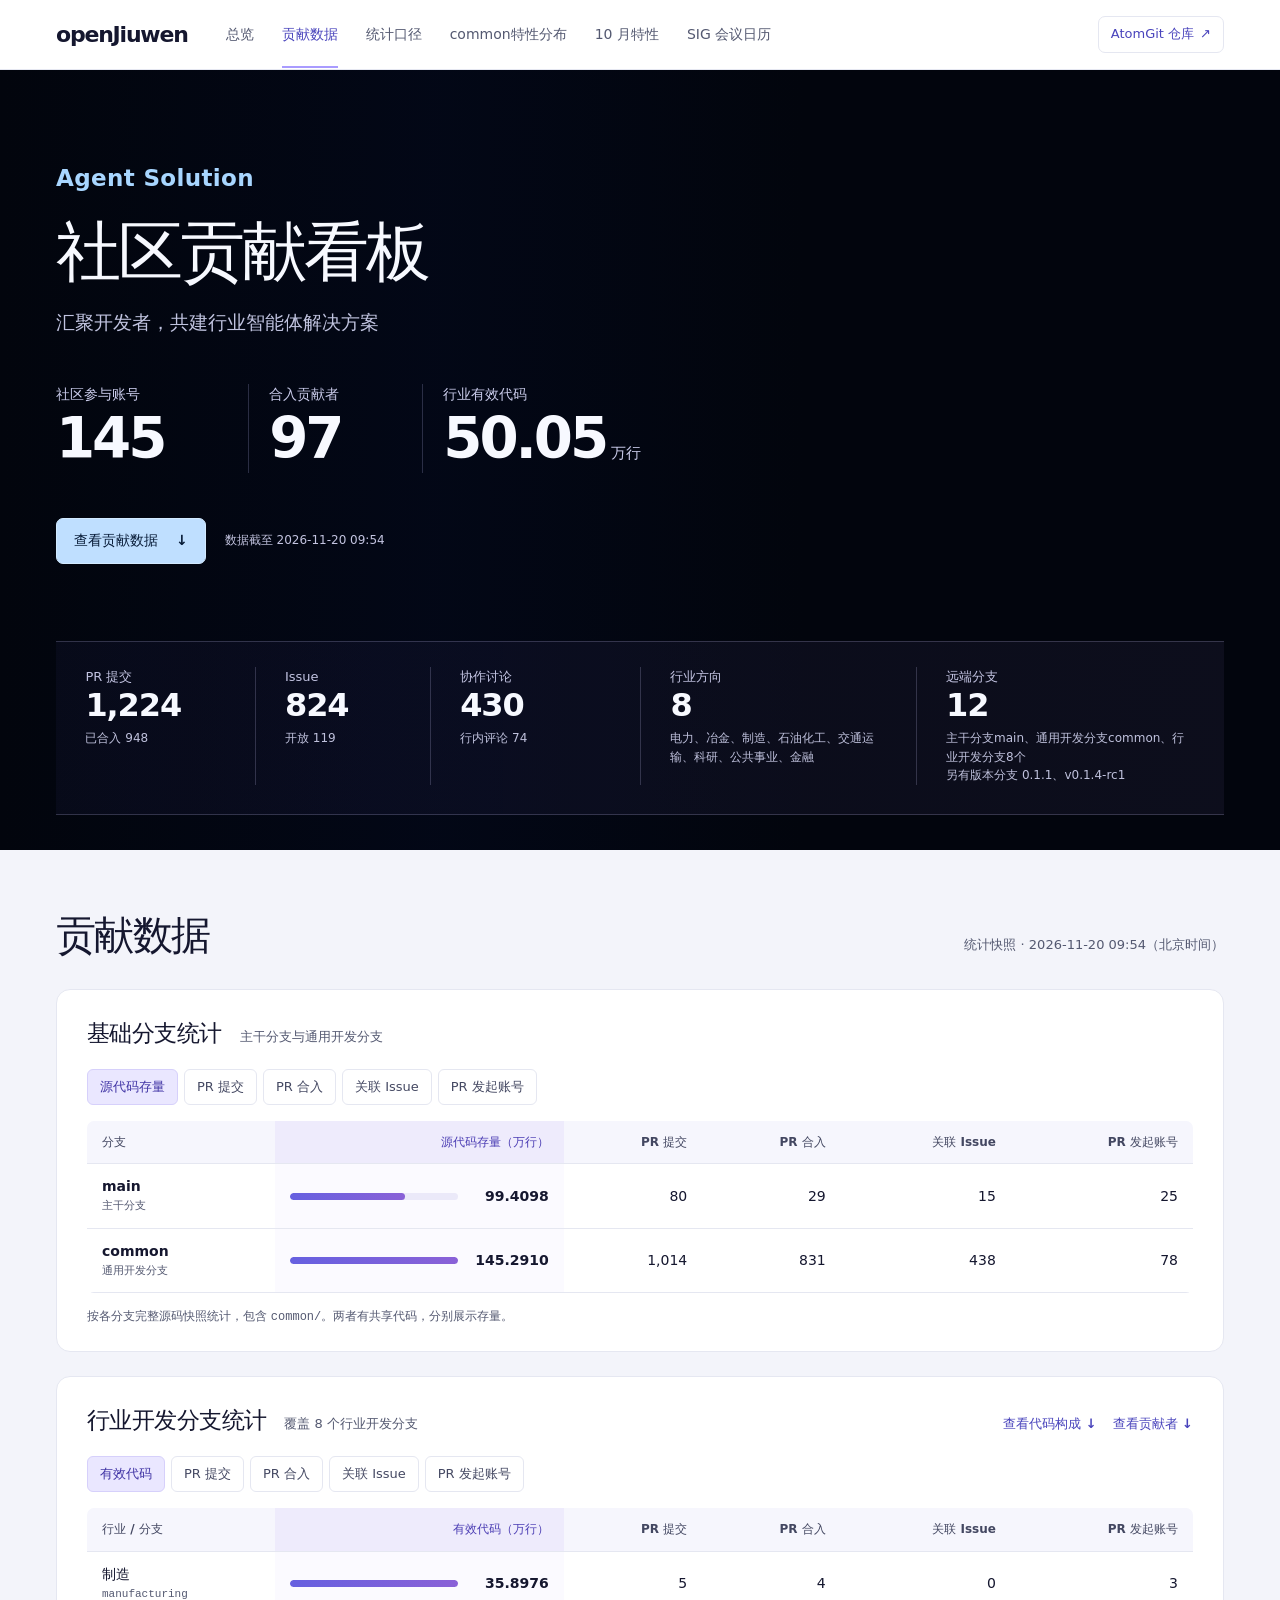
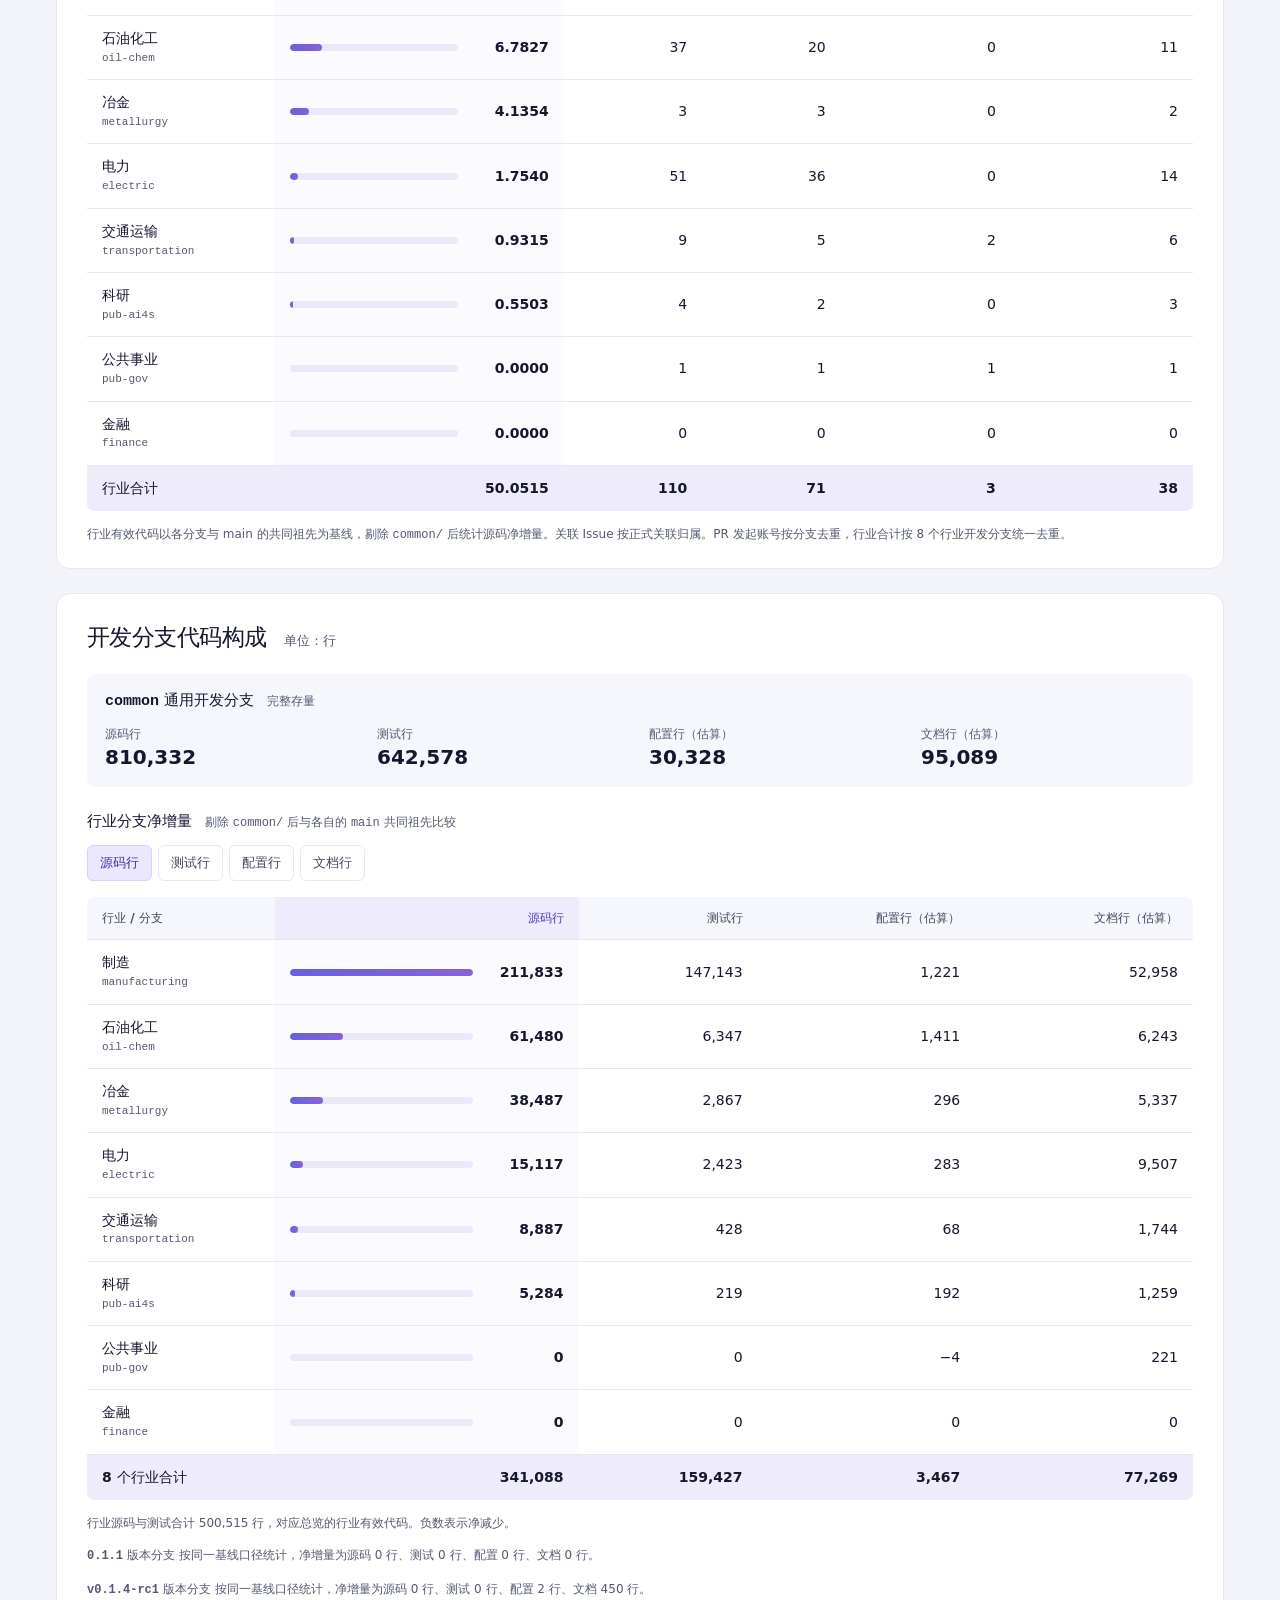
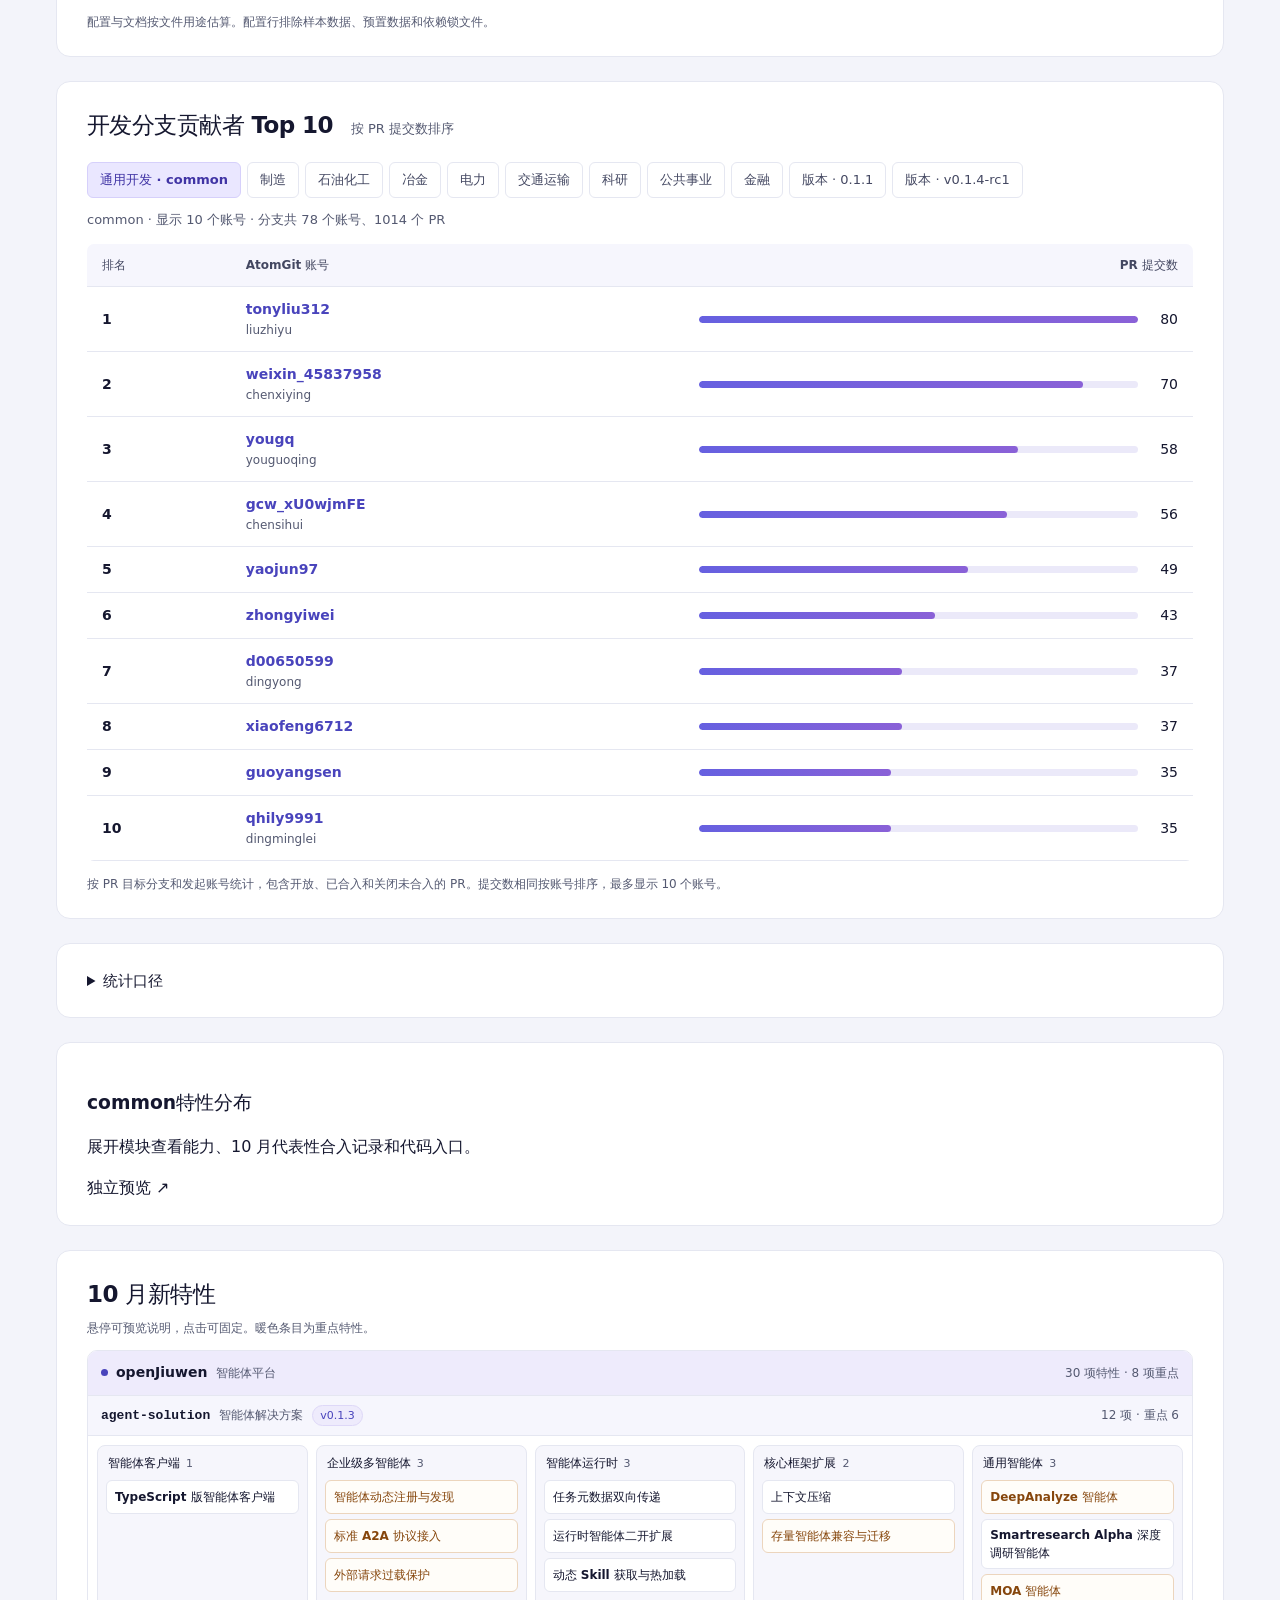
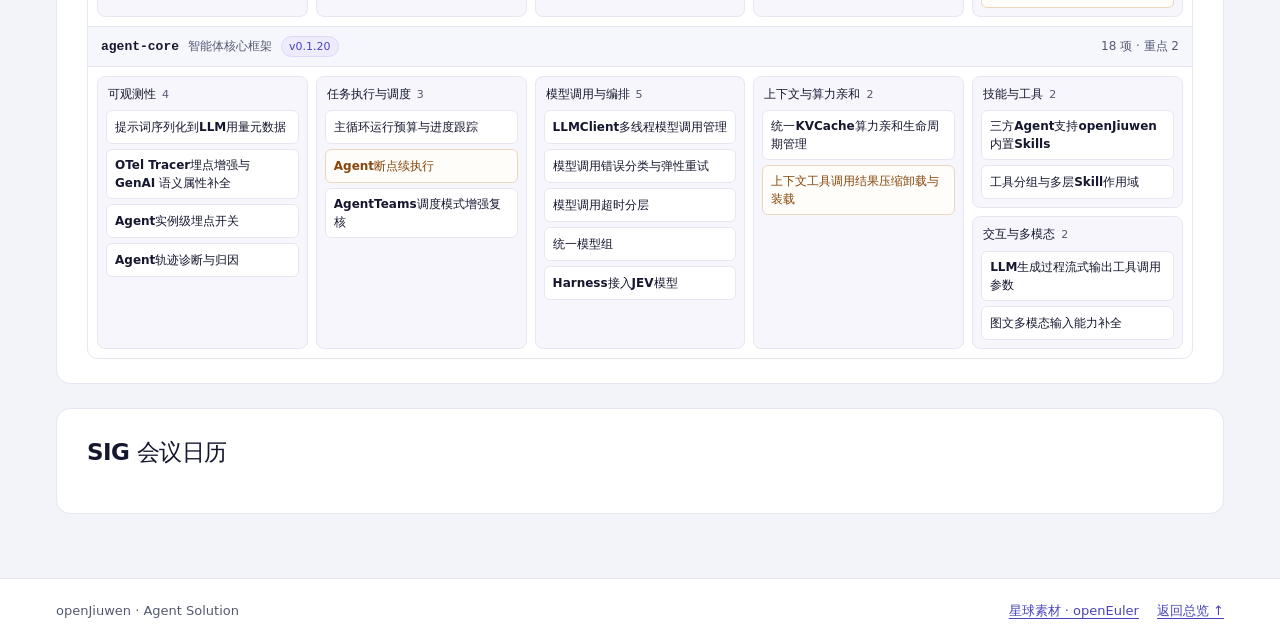
==== index.html @ d1b012fd "feat: 初始化社区贡献看板" ====
<!doctype html>
<html lang="zh-CN">
<head>
<meta charset="utf-8">
<meta name="viewport" content="width=device-width, initial-scale=1">
<meta name="theme-color" content="#080a21">
<title>Agent Solution 社区贡献看板 · openJiuwen</title>
<link rel="stylesheet" href="common-delivery.css">
<link rel="stylesheet" href="sig-calendar.css">
<script src="common-delivery-data.js" defer></script>
<script src="common-delivery.js" defer></script>
<script src="sig-calendar.js" defer></script>
<style>
  :root {
    color-scheme: light;
    --ink: #15172f; --muted: #545971; --accent: #4944bc;
    --line: #e5e7f1; --surface: #fff; --paper: #f3f4fa;
    --topbar-height: 70px;
    font: 16px/1.55 Inter, "PingFang SC", "Microsoft YaHei", system-ui, sans-serif;
    font-synthesis: none;
  }
  *, *::before, *::after { box-sizing: border-box; }
  html { scroll-behavior: smooth; scroll-padding-top: calc(var(--topbar-height) + 16px); }
  body { margin: 0; color: var(--ink); background: var(--paper); }
  a { color: inherit; text-decoration: none; }
  button { font: inherit; cursor: pointer; }
  :focus-visible { outline: 2px solid #7668f5; outline-offset: 4px; }
  .wrap { width: min(1280px, calc(100% - 112px)); margin-inline: auto; }
  .sr-only { position: absolute; width: 1px; height: 1px; padding: 0; margin: -1px; overflow: hidden; clip-path: inset(50%); white-space: nowrap; border: 0; }
  .skip { position: fixed; z-index: 10; top: 8px; left: 12px; padding: 10px 16px; background: white; color: var(--ink); transform: translateY(-160%); }
  .skip:focus { transform: none; }
  .topbar { position: sticky; z-index: 5; top: 0; height: var(--topbar-height); color: #f5f5ff; background: #0c0d25; border-bottom: 1px solid #ffffff17; }
  .topbar .wrap { height: 100%; display: flex; align-items: center; gap: 38px; }
  .wordmark { font-size: 22px; line-height: 1; letter-spacing: -.055em; font-weight: 780; }
  .nav { display: flex; align-items: center; gap: 28px; color: #b9bdd8; font-size: 14px; }
  .nav a { padding-block: 23px; position: relative; white-space: nowrap; }
  .nav a:hover, .nav a[aria-current] { color: #fff; }
  .nav a[aria-current]::after { content: ""; position: absolute; bottom: 0; background: #a99bff; height: 2px; inset-inline: 0; }
  .repository { margin-inline-start: auto; border: 1px solid #ffffff32; border-radius: 7px; padding: 7px 12px; font-size: 13px; color: #e1e2f7; white-space: nowrap; }
  .repository:hover { background: #ffffff10; }
  .external { margin-inline-start: 6px; }
  .topbar.light { background: #fff; color: var(--ink); border-color: var(--line); }
  .topbar.light .nav { color: var(--muted); }
  .topbar.light .nav a:hover, .topbar.light .nav a[aria-current] { color: var(--accent); }
  .topbar.light .repository { color: var(--accent); border-color: var(--line); }
  .topbar.light .repository:hover { background: #f2f0ff; }

  .hero { position: relative; isolation: isolate; color: #f7f9ff; overflow: hidden; background: #02050d; }
  .hero-media { position: absolute; z-index: -2; inset: 0; pointer-events: none; }
  .hero-media picture, .hero-media img, .hero-media video { position: absolute; inset: 0; width: 100%; height: 100%; }
  .hero-media img, .hero-media video { display: block; object-fit: cover; object-position: center; }
  .hero-media video { visibility: hidden; }
  .hero-media video.is-ready { visibility: visible; }
  .hero::before {
    content: "";
    position: absolute;
    z-index: -1;
    inset: 0;
    pointer-events: none;
    background:
      linear-gradient(90deg, #02050deb 0%, #03091d94 34%, transparent 63%),
      linear-gradient(0deg, #02050df2 0%, transparent 27%);
  }
  .hero .wrap { position: relative; min-height: min(780px, calc(100svh - var(--topbar-height))); display: grid; grid-template-rows: 1fr auto; }
  .hero-body { display: grid; align-items: center; min-height: 495px; }
  .hero-content { width: min(100%, 640px); padding-block: 72px 58px; }
  .project { margin: 0 0 18px; font-size: clamp(18px, 1.8vw, 24px); font-weight: 620; letter-spacing: .015em; color: #a8d6ff; }
  h1 { margin: 0; font-size: clamp(42px, 5.1vw, 76px); line-height: 1.13; letter-spacing: -.045em; font-weight: 740; white-space: nowrap; }
  .intro { color: #c0c3df; margin: 20px 0 38px; font-size: clamp(15px, 1.46vw, 20px); }
  .hero-numbers { display: grid; grid-template-columns: .95fr .85fr 1.17fr; gap: 20px; max-width: 585px; margin: 0; padding-block: 8px; }
  dl { margin: 0; }
  dt, dd { margin: 0; }
  .hero-numbers > div + div { border-inline-start: 1px solid #c6c3ff35; padding-inline-start: 20px; }
  .hero-numbers dt { color: #c9cbea; font-size: 14px; white-space: nowrap; }
  .hero-numbers dd { font-size: clamp(35px, 4.4vw, 62px); font-weight: 645; line-height: 1.2; letter-spacing: -.055em; white-space: nowrap; font-variant-numeric: tabular-nums; }
  .hero-numbers small { margin-inline-start: 5px; font-size: clamp(11px, 1.2vw, 16px); color: #c9cbea; font-weight: 500; letter-spacing: 0; }
  .hero-actions { display: flex; flex-wrap: wrap; align-items: center; gap: 13px 19px; margin-top: 37px; }
  .primary { display: inline-flex; align-items: center; gap: 18px; justify-content: center; background: #bfdfff; color: #071b37; padding: 11px 17px; border: 1px solid #d2eaff; border-radius: 7px; font-weight: 660; font-size: 14px; }
  .primary:hover { background: #def0ff; }
  .snapshot { color: #c3c4e0; font-size: 12px; white-space: nowrap; }
  .support { display: grid; grid-template-columns: minmax(0, .85fr) minmax(0, .75fr) minmax(0, .9fr) minmax(0, 1.18fr) minmax(0, 1.32fr); padding-block: 25px 29px; margin-bottom: 35px; border-block: 1px solid #d1ccff34; background: linear-gradient(90deg, #17173746, #34305735); }
  .support > div { padding-inline: clamp(12px, 2.3vw, 34px); }
  .support > div + div { border-inline-start: 1px solid #d1ccff34; }
  .support dt { font-size: 13px; color: #c3c4e2; white-space: nowrap; }
  .support dd { font-size: clamp(23px, 2.5vw, 37px); letter-spacing: -.035em; font-weight: 630; line-height: 1.17; font-variant-numeric: tabular-nums; }
  .support small { display: block; margin-top: 5px; font-size: 12px; line-height: 1.55; color: #bfc1dc; font-weight: 450; letter-spacing: 0; }
  .support-note { display: block; }

  .data { background: var(--paper); padding-block: 55px 64px; }
  .data-head { display: flex; align-items: baseline; justify-content: space-between; gap: 12px 24px; margin-bottom: 22px; }
  .data-head h2 { margin: 0; font-size: clamp(26px, 3.1vw, 42px); letter-spacing: -.04em; }
  .data-head time { color: var(--muted); font-size: 13px; }
  .panel { background: var(--surface); border: 1px solid var(--line); border-radius: 14px; padding: 26px 30px 24px; }
  .panel + .panel { margin-top: 24px; }
  .panel-heading { display: flex; flex-wrap: wrap; align-items: baseline; gap: 5px 18px; margin-bottom: 18px; }
  .panel-heading h3 { font-size: 23px; font-weight: 680; margin: 0; letter-spacing: -.025em; }
  .panel-heading p { font-size: 13px; margin: 0; color: var(--muted); }
  .table-scroll { overflow-x: auto; border-radius: 7px; }
  table { border-collapse: collapse; width: 100%; font-size: 14px; line-height: 1.35; font-variant-numeric: tabular-nums; }
  .comparison-table { min-width: 720px; }
  th, td { padding: 13px 15px; border-bottom: 1px solid var(--line); text-align: right; }
  thead th { background: #f6f6fd; color: #434761; font-size: 12px; white-space: nowrap; font-weight: 630; }
  th:first-child { text-align: left; }
  tbody th { font-weight: 650; white-space: nowrap; }
  .branch-id { display: block; color: var(--muted); font: 11px/1.4 ui-monospace, monospace; margin-top: 3px; }
  .hint { font-size: 12px; color: var(--muted); margin: 14px 0 0; }
  .filter { display: flex; flex-wrap: wrap; gap: 6px; margin-bottom: 16px; }
  .filter[hidden] { display: none; }
  .filter button { border: 1px solid var(--line); background: #fff; color: #444862; border-radius: 6px; font-size: 13px; padding: 7px 12px; }
  .filter button:hover { background: #f2f0ff; }
  .filter button[aria-pressed="true"] { background: #eae7ff; border-color: #d6d0fb; color: #4034a5; font-weight: 650; }
  .comparison-table tbody tr:hover { background: #fbfaff; }
  .comparison-table th:first-child { width: 17%; }
  .comparison-table td.selected { background: #fbfaff; }
  .comparison-table thead .selected { background: #eeebfc; color: #4c3eb4; }
  .meter { display: flex; align-items: center; gap: 13px; min-width: 101px; justify-content: flex-end; }
  .meter-track { position: relative; height: 7px; min-width: 38px; flex: 1; background: #ebe9f9; border-radius: 100px; overflow: hidden; }
  .meter-track.is-signed { overflow: visible; }
  .meter-track.is-signed::after { content: ""; position: absolute; top: -2px; bottom: -2px; left: var(--meter-zero); width: 1px; background: #9189ae; }
  .meter-fill { position: absolute; top: 0; height: 100%; background: linear-gradient(90deg, #6660e0, #8a61d7); border-radius: inherit; }
  .meter-fill.is-negative { background: #9c583e; }
  .comparison-table td:nth-child(2) { min-width: 154px; }
  .meter-value { min-width: 3ch; }
  .comparison-table td:nth-child(2) .meter-value { min-width: 8ch; }
  .comparison-table td.selected .meter-value { font-weight: 680; }
  .comparison-table tfoot > tr { background: #eeecfb; font-weight: 700; }
  .comparison-table tfoot th, .comparison-table tfoot td { border-bottom: 0; }
  .panel-links { display: flex; flex-wrap: wrap; gap: 5px 16px; margin-inline-start: auto; }
  .panel-link { color: var(--accent); font-size: 13px; font-weight: 640; }
  .panel-link:hover { text-decoration: underline; text-underline-offset: 3px; }
  .composition-stock { padding: 15px 18px 17px; margin-bottom: 23px; background: #f6f6fd; border-radius: 9px; }
  .composition-subhead { display: flex; flex-wrap: wrap; gap: 3px 13px; align-items: baseline; margin-bottom: 12px; }
  .composition-subhead h4 { margin: 0; font-size: 15px; }
  .composition-subhead p { margin: 0; font-size: 12px; color: var(--muted); }
  .composition-stock dl { display: grid; grid-template-columns: repeat(4, minmax(0, 1fr)); gap: 10px 18px; }
  .composition-stock dt { color: var(--muted); font-size: 12px; }
  .composition-stock dd { line-height: 1.3; font-size: 20px; font-weight: 650; font-variant-numeric: tabular-nums; }
  .comparison-table.composition-table { min-width: 640px; }
  .composition-table .meter-value { min-width: 7ch; }
  .rank-summary { margin: -4px 0 14px; color: var(--muted); font-size: 13px; }
  .ranking-table { min-width: 330px; }
  .ranking-table :is(th, td):nth-child(2) { text-align: left; }
  .ranking-table th:first-child { width: 13%; }
  .ranking-table th:last-child { width: 46%; }
  .ranking-table td { overflow-wrap: anywhere; }
  .ranking-account { color: var(--accent); font-weight: 650; }
  .ranking-account:hover { text-decoration: underline; text-underline-offset: 3px; }
  .ranking-name { display: block; margin-top: 3px; color: var(--muted); font-size: 12px; }
  .methods { margin-top: 24px; }
  .methods summary { cursor: pointer; font-size: 15px; font-weight: 670; }
  .methods h4 { margin: 17px 0 0; font-size: 14px; }
  .methods .hint { margin-top: 9px; }
  .methods ul { margin: 12px 0 0; padding-left: 19px; color: var(--muted); font-size: 13px; }
  .methods li + li { margin-top: 7px; }
  .release-heading { margin-bottom: 6px; }
  .release-guide { margin: 0 0 13px; color: var(--muted); font-size: 12px; }
  .release-matrix { overflow: hidden; border: 1px solid var(--line); border-radius: 10px; }
  .release-platform, .release-repo-bar { display: flex; flex-wrap: wrap; align-items: baseline; gap: 4px 9px; padding: 9px 13px; }
  .release-platform { padding-block: 11px; background: #eeebfc; font-size: 14px; }
  .release-platform > strong::before { content: ""; display: inline-block; width: 7px; height: 7px; margin-inline-end: 8px; border-radius: 50%; background: var(--accent); vertical-align: 1px; }
  .release-repo-bar { background: #f6f6fd; border-block: 1px solid var(--line); }
  .release-repo-bar h4 { margin: 0; font-size: 13px; font-weight: 700; }
  .release-repo-subtitle, .release-count { color: var(--muted); font-size: 12px; font-variant-numeric: tabular-nums; }
  .release-count { margin-inline-start: auto; }
  .release-version { padding: 1px 7px; border: 1px solid #ded8f8; border-radius: 99px; color: var(--accent); background: #eeebfc; font-size: 11px; }
  .release-categories { display: grid; grid-template-columns: repeat(5, minmax(0, 1fr)); gap: 8px; padding: 9px; }
  .release-stack { display: flex; flex-direction: column; gap: 8px; min-width: 0; }
  .release-stack > .release-category { flex: 1; }
  .release-category { min-width: 0; padding: 8px; border: 1px solid var(--line); border-radius: 8px; background: #f6f6fc; }
  .release-category h5 { display: flex; flex-wrap: wrap; align-items: baseline; gap: 0 6px; margin: 0 2px 7px; color: var(--ink); font-size: 12px; }
  .release-category-count { color: var(--muted); font-size: 11px; font-weight: 480; font-variant-numeric: tabular-nums; }
  .release-feature { display: block; width: 100%; min-height: 34px; padding: 6px 8px; border: 1px solid var(--line); border-radius: 6px; background: var(--surface); color: var(--ink); text-align: left; font-size: 12px; line-height: 1.5; font-weight: 590; overflow-wrap: anywhere; }
  .release-feature + .release-feature { margin-top: 5px; }
  .release-feature.is-key { border-color: #ecd5bd; color: #86460c; background: #fffdf9; }
  .release-feature:hover, .release-feature[aria-expanded="true"] { border-color: var(--accent); }
  .release-feature:focus-visible { outline-offset: 1px; }
  .release-preview { position: fixed; z-index: 9; width: min(420px, calc(100vw - 24px)); max-height: min(360px, 62vh); overflow: auto; padding: 13px 15px; background: var(--surface); border: 1px solid #ded8f8; border-radius: 10px; box-shadow: 0 12px 35px #22204d26; }
  .release-preview h4 { margin: 0 28px 5px 0; font-size: 14px; }
  .release-preview p { margin: 0; color: var(--muted); font-size: 13px; line-height: 1.65; overflow-wrap: anywhere; }
  .release-preview-close { position: absolute; top: 7px; right: 8px; padding: 2px 7px; color: var(--accent); border: 0; background: transparent; border-radius: 5px; font-size: 15px; }
  .release-preview-close:hover { background: #eeebfc; }
  footer { border-top: 1px solid var(--line); background: #fff; font-size: 13px; color: var(--muted); }
  footer .wrap { padding-block: 22px; display: flex; justify-content: space-between; align-items: center; gap: 16px; flex-wrap: wrap; }
  footer a { color: var(--accent); text-decoration: underline; text-underline-offset: 3px; }
  .footer-links { display: flex; flex-wrap: wrap; gap: 18px; }
  @media (max-width: 1100px) {
    .wrap { width: calc(100% - 72px); }
    .topbar .wrap { gap: 22px; }
    .nav { gap: 16px; font-size: 13px; }
    .hero-numbers { gap: 13px; }
    .hero-numbers > div + div { padding-inline-start: 13px; }
    .hero-numbers dd { font-size: clamp(29px, 4.45vw, 52px); }
  }
  @media (max-width: 950px) {
    .release-categories { grid-template-columns: repeat(3, minmax(0, 1fr)); }
    .release-stack { display: contents; }
  }
  @media (max-width: 800px) {
    :root { --topbar-height: 60px; }
    .wrap { width: calc(100% - 38px); }
    .topbar .wrap { gap: 19px; }
    .nav a { padding-block: 18px; }
    .nav #nav-methods { display: none; }
    .repository { font-size: 11px; padding: 6px 8px; }
    .hero .wrap { min-height: min(740px, calc(100svh - var(--topbar-height))); }
    .hero-body { min-height: 0; }
    .hero-content { padding-block: 44px 48px; }
    .hero::before { background: linear-gradient(90deg, #02050dc9, #03091d4d 70%), linear-gradient(0deg, #02050df2 0%, transparent 30%); }
    .intro { margin: 13px 0 22px; }
    .project { margin-bottom: 10px; }
    .hero-numbers { max-width: 460px; }
    .hero-actions { margin-top: 24px; }
    .support { margin-bottom: 25px; }
    .panel { padding-inline: 18px; }
    .data { padding-block: 36px 43px; }
  }
  @media (max-width: 720px) {
    :root { --topbar-height: 88px; }
    .topbar .wrap {
      display: grid;
      grid-template: "brand repository" 44px "navigation navigation" 1fr / minmax(0, 1fr) auto;
      gap: 0 12px;
    }
    .topbar .wordmark { grid-area: brand; justify-self: start; }
    .topbar .repository { grid-area: repository; }
    .topbar .nav { grid-area: navigation; align-self: stretch; align-items: stretch; }
    .nav a { display: inline-flex; align-items: center; padding-block: 0; }
  }
  @media (max-width: 620px) {
    .nav .nav-release { display: none; }
    .release-categories { grid-template-columns: repeat(2, minmax(0, 1fr)); }
    .composition-stock dl { grid-template-columns: repeat(2, minmax(0, 1fr)); }
    .panel-links { flex-basis: 100%; margin-inline-start: 0; }
    .support { grid-template-columns: repeat(6, minmax(0, 1fr)); padding: 0; }
    .support > div { grid-column: span 2; padding: 14px 9px; }
    .support > div:nth-child(n+4) { grid-column: span 3; border-top: 1px solid #d1ccff34; }
    .support > div:nth-child(4) { border-inline-start: 0; }
  }
  @media (max-width: 480px) {
    .release-count { width: 100%; margin-inline-start: 0; }
    .wordmark { font-size: 19px; }
    .nav { gap: 14px; }
    .nav #nav-overview { display: none; }
    h1 { font-size: clamp(32px, 10vw, 46px); }
    .data-head { align-items: flex-start; flex-direction: column; gap: 3px; }
  }
  @media (max-width: 400px) {
    .release-categories { grid-template-columns: 1fr; }
    .nav { gap: 8px; }
    .topbar .wrap { width: calc(100% - 26px); }
    .nav { font-size: 12px; }
    .repository { font-size: 0; }
    .repository .external { margin-inline-start: 0; font-size: 13px; }
  }
  @media (max-width: 800px), (prefers-reduced-motion: reduce) {
    .hero-media video.is-ready { visibility: hidden; }
  }
  @media (prefers-reduced-motion: reduce) { html { scroll-behavior: auto; } }
</style>
</head>
<body>
<a href="#data" class="skip">跳到贡献数据</a>
<header class="topbar">
  <div class="wrap">
    <a class="wordmark" href="#top">openJiuwen</a>
    <nav class="nav" aria-label="页面导航">
      <a href="#top" id="nav-overview" aria-current="location">总览</a>
      <a href="#data" id="nav-data">贡献数据</a>
      <a href="#methods" id="nav-methods">统计口径</a>
      <a href="#common-delivery" id="nav-common">common特性分布</a>
      <a class="nav-release" href="#october-features">10 月特性</a>
      <a href="#sig-calendar" id="nav-sig-calendar">SIG 会议日历</a>
    </nav>
    <a class="repository" href="https://atomgit.com/openJiuwen/agent-solution" target="_blank" rel="noopener noreferrer">AtomGit 仓库<span class="external" aria-hidden="true">↗</span></a>
  </div>
</header>
<main>
  <section class="hero" id="top" aria-labelledby="title">
    <div class="hero-media" aria-hidden="true">
      <picture>
        <source media="(max-width: 620px)" srcset="assets/banner/poster-bg-mobile.png">
        <img src="assets/banner/poster-bg.png" alt="" fetchpriority="high">
      </picture>
      <video id="hero-video" data-src="assets/banner/planet.mp4" preload="none" muted loop playsinline></video>
    </div>
    <div class="wrap">
      <div class="hero-body">
        <div class="hero-content">
          <p class="project">Agent Solution</p>
          <h1 id="title">社区贡献看板</h1>
          <p class="intro">汇聚开发者，共建行业智能体解决方案</p>
          <dl class="hero-numbers">
            <div><dt>社区参与账号</dt><dd>145</dd></div>
            <div><dt>合入贡献者</dt><dd>97</dd></div>
            <div><dt>行业有效代码</dt><dd>50.05<small>万行</small></dd></div>
          </dl>
          <div class="hero-actions">
            <a class="primary" href="#data">查看贡献数据 <span aria-hidden="true">↓</span></a>
            <time class="snapshot" datetime="2026-11-20T09:54:10+08:00">数据截至 2026-11-20 09:54</time>
          </div>
        </div>
      </div>
      <dl class="support" aria-label="仓库指标">
        <div><dt>PR 提交</dt><dd>1,224<small>已合入 948</small></dd></div>
        <div><dt>Issue</dt><dd>824<small>开放 119</small></dd></div>
        <div><dt>协作讨论</dt><dd>430<small>行内评论 74</small></dd></div>
        <div><dt>行业方向</dt><dd>8<small>电力、冶金、制造、石油化工、交通运输、科研、公共事业、金融</small></dd></div>
        <div><dt>远端分支</dt><dd>12<small>主干分支main、通用开发分支common、行业开发分支8个<span class="support-note">另有版本分支 0.1.1、v0.1.4-rc1</span></small></dd></div>
      </dl>
    </div>
  </section>

  <section class="data" id="data" aria-labelledby="data-title">
    <div class="wrap">
      <div class="data-head">
        <h2 id="data-title">贡献数据</h2>
        <time datetime="2026-11-20T09:54:10+08:00">统计快照 · 2026-11-20 09:54（北京时间）</time>
      </div>
      <section class="panel" id="branches" aria-labelledby="branches-title">
        <div class="panel-heading">
          <h3 id="branches-title">基础分支统计</h3>
          <p>主干分支与通用开发分支</p>
        </div>
        <div class="filter" role="group" aria-label="选择基础分支对比指标" hidden>
          <button type="button" data-metric="code" aria-pressed="true" aria-controls="base-table">源代码存量</button>
          <button type="button" data-metric="opened" aria-pressed="false" aria-controls="base-table">PR 提交</button>
          <button type="button" data-metric="merged" aria-pressed="false" aria-controls="base-table">PR 合入</button>
          <button type="button" data-metric="issues" aria-pressed="false" aria-controls="base-table">关联 Issue</button>
          <button type="button" data-metric="authors" aria-pressed="false" aria-controls="base-table">PR 发起账号</button>
        </div>
        <p class="sr-only" role="status"></p>
        <div class="table-scroll" tabindex="0" role="region" aria-label="基础分支数据表">
          <table class="comparison-table" id="base-table">
            <thead><tr><th scope="col">分支</th><th scope="col" data-column="code">源代码存量（万行）</th><th scope="col" data-column="opened">PR 提交</th><th scope="col" data-column="merged">PR 合入</th><th scope="col" data-column="issues">关联 Issue</th><th scope="col" data-column="authors">PR 发起账号</th></tr></thead>
            <tbody>
              <tr><th scope="row">main<span class="branch-id">主干分支</span></th><td>99.4098</td><td>80</td><td>29</td><td>15</td><td>25</td></tr>
              <tr><th scope="row">common<span class="branch-id">通用开发分支</span></th><td>145.2910</td><td>1,014</td><td>831</td><td>438</td><td>78</td></tr>
            </tbody>
          </table>
        </div>
        <p class="hint">按各分支完整源码快照统计，包含 <code>common/</code>。两者有共享代码，分别展示存量。</p>
      </section>

      <section class="panel" id="industries" aria-labelledby="industries-title">
        <div class="panel-heading">
          <h3 id="industries-title">行业开发分支统计</h3>
          <p>覆盖 8 个行业开发分支</p>
          <div class="panel-links">
            <a class="panel-link" href="#composition">查看代码构成 <span aria-hidden="true">↓</span></a>
            <a class="panel-link" href="#contributors">查看贡献者 <span aria-hidden="true">↓</span></a>
          </div>
        </div>
        <div class="filter" role="group" aria-label="选择行业排行指标" hidden>
          <button type="button" data-metric="code" aria-pressed="true" aria-controls="industry-table">有效代码</button>
          <button type="button" data-metric="opened" aria-pressed="false" aria-controls="industry-table">PR 提交</button>
          <button type="button" data-metric="merged" aria-pressed="false" aria-controls="industry-table">PR 合入</button>
          <button type="button" data-metric="issues" aria-pressed="false" aria-controls="industry-table">关联 Issue</button>
          <button type="button" data-metric="authors" aria-pressed="false" aria-controls="industry-table">PR 发起账号</button>
        </div>
        <p class="sr-only" role="status"></p>
        <div class="table-scroll" tabindex="0" role="region" aria-label="行业分支数据表">
          <table class="comparison-table" id="industry-table">
            <thead><tr><th scope="col">行业 / 分支</th><th scope="col" data-column="code">有效代码（万行）</th><th scope="col" data-column="opened">PR 提交</th><th scope="col" data-column="merged">PR 合入</th><th scope="col" data-column="issues">关联 Issue</th><th scope="col" data-column="authors">PR 发起账号</th></tr></thead>
            <tbody>
              <tr><th scope="row">制造<span class="branch-id">manufacturing</span></th><td>35.8976</td><td>5</td><td>4</td><td>0</td><td>3</td></tr>
              <tr><th scope="row">石油化工<span class="branch-id">oil-chem</span></th><td>6.7827</td><td>37</td><td>20</td><td>0</td><td>11</td></tr>
              <tr><th scope="row">冶金<span class="branch-id">metallurgy</span></th><td>4.1354</td><td>3</td><td>3</td><td>0</td><td>2</td></tr>
              <tr><th scope="row">电力<span class="branch-id">electric</span></th><td>1.7540</td><td>51</td><td>36</td><td>0</td><td>14</td></tr>
              <tr><th scope="row">交通运输<span class="branch-id">transportation</span></th><td>0.9315</td><td>9</td><td>5</td><td>2</td><td>6</td></tr>
              <tr><th scope="row">科研<span class="branch-id">pub-ai4s</span></th><td>0.5503</td><td>4</td><td>2</td><td>0</td><td>3</td></tr>
              <tr><th scope="row">公共事业<span class="branch-id">pub-gov</span></th><td>0.0000</td><td>1</td><td>1</td><td>1</td><td>1</td></tr>
              <tr><th scope="row">金融<span class="branch-id">finance</span></th><td>0.0000</td><td>0</td><td>0</td><td>0</td><td>0</td></tr>
            </tbody>
            <tfoot><tr><th scope="row">行业合计</th><td>50.0515</td><td>110</td><td>71</td><td>3</td><td>38</td></tr></tfoot>
          </table>
        </div>
        <p class="hint">行业有效代码以各分支与 main 的共同祖先为基线，剔除 <code>common/</code> 后统计源码净增量。关联 Issue 按正式关联归属。PR 发起账号按分支去重，行业合计按 8 个行业开发分支统一去重。</p>
      </section>

      <section class="panel" id="composition" aria-labelledby="composition-title">
        <div class="panel-heading">
          <h3 id="composition-title">开发分支代码构成</h3>
          <p>单位：行</p>
        </div>
        <section class="composition-stock" aria-labelledby="composition-common-title">
          <div class="composition-subhead">
            <h4 id="composition-common-title"><code>common</code> 通用开发分支</h4>
            <p>完整存量</p>
          </div>
          <dl>
            <div><dt>源码行</dt><dd>810,332</dd></div>
            <div><dt>测试行</dt><dd>642,578</dd></div>
            <div><dt>配置行（估算）</dt><dd>30,328</dd></div>
            <div><dt>文档行（估算）</dt><dd>95,089</dd></div>
          </dl>
        </section>
        <section id="composition-net" aria-labelledby="composition-net-title">
          <div class="composition-subhead">
            <h4 id="composition-net-title">行业分支净增量</h4>
            <p>剔除 <code>common/</code> 后与各自的 <code>main</code> 共同祖先比较</p>
          </div>
          <div class="filter" role="group" aria-label="选择代码构成排行指标" hidden>
            <button type="button" data-metric="source" aria-pressed="true" aria-controls="composition-table">源码行</button>
            <button type="button" data-metric="tests" aria-pressed="false" aria-controls="composition-table">测试行</button>
            <button type="button" data-metric="config" aria-pressed="false" aria-controls="composition-table">配置行</button>
            <button type="button" data-metric="docs" aria-pressed="false" aria-controls="composition-table">文档行</button>
          </div>
          <p class="sr-only" role="status"></p>
          <div class="table-scroll" tabindex="0" role="region" aria-label="行业分支代码构成数据表">
            <table class="comparison-table composition-table" id="composition-table" aria-describedby="composition-hint">
              <thead><tr><th scope="col">行业 / 分支</th><th scope="col" data-column="source">源码行</th><th scope="col" data-column="tests">测试行</th><th scope="col" data-column="config">配置行（估算）</th><th scope="col" data-column="docs">文档行（估算）</th></tr></thead>
              <tbody>
                <tr><th scope="row">制造<span class="branch-id">manufacturing</span></th><td>211,833</td><td>147,143</td><td>1,221</td><td>52,958</td></tr>
                <tr><th scope="row">石油化工<span class="branch-id">oil-chem</span></th><td>61,480</td><td>6,347</td><td>1,411</td><td>6,243</td></tr>
                <tr><th scope="row">冶金<span class="branch-id">metallurgy</span></th><td>38,487</td><td>2,867</td><td>296</td><td>5,337</td></tr>
                <tr><th scope="row">电力<span class="branch-id">electric</span></th><td>15,117</td><td>2,423</td><td>283</td><td>9,507</td></tr>
                <tr><th scope="row">交通运输<span class="branch-id">transportation</span></th><td>8,887</td><td>428</td><td>68</td><td>1,744</td></tr>
                <tr><th scope="row">科研<span class="branch-id">pub-ai4s</span></th><td>5,284</td><td>219</td><td>192</td><td>1,259</td></tr>
                <tr><th scope="row">公共事业<span class="branch-id">pub-gov</span></th><td>0</td><td>0</td><td>−4</td><td>221</td></tr>
                <tr><th scope="row">金融<span class="branch-id">finance</span></th><td>0</td><td>0</td><td>0</td><td>0</td></tr>
              </tbody>
              <tfoot><tr><th scope="row">8 个行业合计</th><td>341,088</td><td>159,427</td><td>3,467</td><td>77,269</td></tr></tfoot>
            </table>
          </div>
          <p class="hint" id="composition-hint">行业源码与测试合计 500,515 行，对应总览的行业有效代码。负数表示净减少。</p>
        </section>
        <p class="hint"><strong><code>0.1.1</code> 版本分支</strong> 按同一基线口径统计，净增量为源码 0 行、测试 0 行、配置 0 行、文档 0 行。</p>
        <p class="hint"><strong><code>v0.1.4-rc1</code> 版本分支</strong> 按同一基线口径统计，净增量为源码 0 行、测试 0 行、配置 2 行、文档 450 行。</p>
        <p class="hint">配置与文档按文件用途估算。配置行排除样本数据、预置数据和依赖锁文件。</p>
      </section>

      <section class="panel" id="contributors" aria-labelledby="contributors-title">
        <div class="panel-heading">
          <h3 id="contributors-title">开发分支贡献者 Top 10</h3>
          <p>按 PR 提交数排序</p>
        </div>
        <div id="contributor-ranking" hidden>
          <div class="filter" id="contributor-branches" role="group" aria-label="选择贡献者榜单的分支">
            <button type="button" data-branch="common" aria-controls="contributor-table" aria-pressed="true">通用开发 · common</button>
            <button type="button" data-branch="manufacturing" aria-controls="contributor-table" aria-pressed="false">制造</button>
            <button type="button" data-branch="oil-chem" aria-controls="contributor-table" aria-pressed="false">石油化工</button>
            <button type="button" data-branch="metallurgy" aria-controls="contributor-table" aria-pressed="false">冶金</button>
            <button type="button" data-branch="electric" aria-controls="contributor-table" aria-pressed="false">电力</button>
            <button type="button" data-branch="transportation" aria-controls="contributor-table" aria-pressed="false">交通运输</button>
            <button type="button" data-branch="pub-ai4s" aria-controls="contributor-table" aria-pressed="false">科研</button>
            <button type="button" data-branch="pub-gov" aria-controls="contributor-table" aria-pressed="false">公共事业</button>
            <button type="button" data-branch="finance" aria-controls="contributor-table" aria-pressed="false">金融</button>
            <button type="button" data-branch="0.1.1" aria-controls="contributor-table" aria-pressed="false">版本 · 0.1.1</button>
            <button type="button" data-branch="v0.1.4-rc1" aria-controls="contributor-table" aria-pressed="false">版本 · v0.1.4-rc1</button>
          </div>
          <p class="rank-summary" id="contributor-summary" role="status"></p>
          <div class="table-scroll" tabindex="0" role="region" aria-label="开发分支贡献者排名">
            <table class="ranking-table" id="contributor-table" aria-describedby="contributors-hint">
              <thead><tr><th scope="col">排名</th><th scope="col">AtomGit 账号</th><th scope="col" aria-sort="descending">PR 提交数</th></tr></thead>
              <tbody id="contributor-rows"></tbody>
            </table>
          </div>
        </div>
        <noscript><p class="hint">启用 JavaScript 后可按分支查看贡献者排名。</p></noscript>
        <p class="hint" id="contributors-hint">按 PR 目标分支和发起账号统计，包含开放、已合入和关闭未合入的 PR。提交数相同按账号排序，最多显示 10 个账号。</p>
      </section>

      <details class="panel methods" id="methods">
        <summary>统计口径</summary>
        <ul>
          <li>社区参与账号按观测到的 PR、Issue 和非机器人 PR 评论账号去重。合入贡献者为至少有一个 PR 已合入的账号。</li>
          <li>协作讨论统计非作者、非已确认机器人账号的 PR 评论，其中 74 条为行内评论。</li>
          <li>PR 按目标分支归属，发起账号按分支去重。全仓 PR 含 6 个目标分支当前已不在远端的 PR。Issue 按有记录的正式关联归属，0 表示未记录到关联。</li>
          <li>代码量按源代码行统计。行业净增扣除共同基线继承代码与同内容复制，删除冲减净增。1 万行等于 10,000 行。</li>
          <li>分支贡献者按 PR 目标分支和 AtomGit 发起账号统计，所有状态的 PR 都计入提交数。账号在各分支内独立统计。</li>
        </ul>
        <h4>四类代码构成</h4>
        <p class="hint">四类均使用 cloc 计入的有效行数，扣除空行和识别到的注释。</p>
        <ul>
          <li><strong>源码行</strong>包括原统计口径识别的程序代码和脚本，例如 Java、Python、TypeScript，扣除单列的测试行。</li>
          <li><strong>测试行</strong>统计测试目录或符合测试文件命名的源码，例如 <code>tests/</code>、<code>test_*.py</code>、<code>*Test.java</code>、<code>*.spec.ts</code>。</li>
          <li><strong>配置行</strong>按文件用途估算，计入 YAML、TOML、Maven 描述文件、依赖清单及可识别的 JSON 或 XML 配置。排除样本数据、预置数据和依赖锁文件。</li>
          <li><strong>文档行</strong>按文件用途估算，计入 Markdown、reStructuredText、AsciiDoc 和可识别的说明文本，例如 README、许可证和第三方软件声明。</li>
        </ul>
        <p class="hint">common 展示完整存量。行业分支和版本分支剔除 <code>common/</code> 后，与各自的 main 共同祖先比较净增量。行业源码行加测试行对应总览的行业有效代码。配置和文档基于已计数的文件，尚未逐一核验换路径后的原样复制和未被 cloc 计数的文件。</p>
      </details>
      <section class="panel common-delivery" id="common-delivery" aria-labelledby="common-delivery-title">
        <header class="common-delivery-header">
          <div>
            <h3 id="common-delivery-title">common特性分布</h3>
            <p>展开模块查看能力、10 月代表性合入记录和代码入口。</p>
          </div>
          <div class="common-delivery-nav">
            <a href="common-delivery.html">独立预览 ↗</a>
          </div>
        </header>
        <div data-common-delivery></div>
        <noscript><p class="hint">启用 JavaScript 后可展开模块。也可查看 <a href="archify/common-capabilities.html">Archify 能力图</a>。</p></noscript>
      </section>
      <section class="panel" id="october-features" aria-labelledby="october-features-title">
        <div class="panel-heading release-heading">
          <h3 id="october-features-title">10 月新特性</h3>
        </div>
        <p class="release-guide">悬停可预览说明，点击可固定。暖色条目为重点特性。</p>
        <div class="release-matrix">
          <div class="release-platform">
            <strong>openJiuwen</strong><span class="release-repo-subtitle">智能体平台</span>
            <span class="release-count">30 项特性 · 8 项重点</span>
          </div>
          <section class="release-repo" aria-labelledby="release-agent-solution">
            <div class="release-repo-bar">
              <h4 id="release-agent-solution"><code>agent-solution</code></h4>
              <span class="release-repo-subtitle">智能体解决方案</span>
              <span class="release-version">v0.1.3</span>
              <span class="release-count">12 项 · 重点 6</span>
            </div>
            <div class="release-categories">
              <section class="release-category">
                <h5>智能体客户端 <span class="release-category-count">1</span></h5>
                <button class="release-feature" type="button" aria-controls="release-preview" aria-expanded="false"
                        data-description="面向 Node.js 服务与浏览器前端提供 TypeScript 版智能体客户端，并共用同一个 npm 包交付，Node 服务无需自写协议代码或额外引入 Java 服务，接入与维护成本更低。">
                  <span class="release-feature-title">TypeScript 版智能体客户端</span>
                </button>
              </section>
              <section class="release-category">
                <h5>企业级多智能体 <span class="release-category-count">3</span></h5>
                <button class="release-feature is-key" type="button" aria-controls="release-preview" aria-expanded="false"
                        data-description="直连模式下支持智能体的动态注册与发现，实例上线自动感知、下线自动移除，多实例按权重路由、故障自动切换，下游扩缩容、升级或故障时调用侧无需改配置即可自动跟随。">
                  <span class="release-feature-title">智能体动态注册与发现</span><span class="sr-only">（重点特性）</span>
                </button>
                <button class="release-feature is-key" type="button" aria-controls="release-preview" aria-expanded="false"
                        data-description="智能体网关的调用方范围扩展到标准 A2A 兼容的智能体服务，无需依赖网关私有约定即可完成流式、非流式与任务发起等调用交互，标准客户端接入企业级多智能体网络更简单。">
                  <span class="release-feature-title">标准 A2A 协议接入</span><span class="sr-only">（重点特性）</span>
                </button>
                <button class="release-feature is-key" type="button" aria-controls="release-preview" aria-expanded="false"
                        data-description="智能体服务对外部调用提供过载保护，过载时快速拒绝新请求并明确告知临时不可用，已受理任务不受影响，压力解除后自动恢复，避免服务长时间无响应或不可用。">
                  <span class="release-feature-title">外部请求过载保护</span><span class="sr-only">（重点特性）</span>
                </button>
              </section>
              <section class="release-category">
                <h5>智能体运行时 <span class="release-category-count">3</span></h5>
                <button class="release-feature" type="button" aria-controls="release-preview" aria-expanded="false"
                        data-description="智能体的调用与返回结果均可携带元数据，多轮交互与任务委派全程传递正确、互不混淆，上游业务逻辑直接读取结构化结果，无需从回复文字中提取。">
                  <span class="release-feature-title">任务元数据双向传递</span>
                </button>
                <button class="release-feature" type="button" aria-controls="release-preview" aria-expanded="false"
                        data-description="智能体运行时提供初始化扩展点，二开方不修改原库即可为智能体扩展护栏与工具，与原库、运行时一起打包部署，全程不侵入原始智能体代码。">
                  <span class="release-feature-title">运行时智能体二开扩展</span>
                </button>
                <button class="release-feature" type="button" aria-controls="release-preview" aria-expanded="false"
                        data-description="支持智能体从 Skill Hub 自动获取授权的 Skill，Skill 新增、升级或下架无需重新部署即可在下一请求生效，并且进行中的任务不受干扰，Skill 的运营迭代不再阻塞智能体服务的运行。">
                  <span class="release-feature-title">动态 Skill 获取与热加载</span>
                </button>
              </section>
              <section class="release-category">
                <h5>核心框架扩展 <span class="release-category-count">2</span></h5>
                <button class="release-feature" type="button" aria-controls="release-preview" aria-expanded="false"
                        data-description="向企业长任务场景提供单句压缩与结构化被动压缩两条机制，用户约束与关键决策等信息不再被压丢，压缩质量更稳定，模型调用次数有界、绝不反复空耗，长任务更稳、成本更省。">
                  <span class="release-feature-title">上下文压缩</span>
                </button>
                <button class="release-feature is-key" type="button" aria-controls="release-preview" aria-expanded="false"
                        data-description="存量 Studio DSL 编排的智能体应用可在 Java 版直接加载与执行，内置 21 种节点类型覆盖编排控制、模型推理、Python 脚本等常用需求，运行行为与 Studio 原版保持一致，使存量智能体能够平滑迁移至 Java 技术栈。">
                  <span class="release-feature-title">存量智能体兼容与迁移</span><span class="sr-only">（重点特性）</span>
                </button>
              </section>
              <section class="release-category">
                <h5>通用智能体 <span class="release-category-count">3</span></h5>
                <button class="release-feature is-key" type="button" aria-controls="release-preview" aria-expanded="false"
                        data-description="新增确定性编排与交叉验证能力，按图纸严格执行、多视角独立作答、审计员复查结论，关键结论更可信；新增团队模板库，一句话即可按模板发起深度分析；完成数据权限治理，智能体与上游数据解耦，可独立交付、上游系统可替换。">
                  <span class="release-feature-title">DeepAnalyze 智能体</span><span class="sr-only">（重点特性）</span>
                </button>
                <button class="release-feature" type="button" aria-controls="release-preview" aria-expanded="false"
                        data-description="面向深度调研场景，自动完成多源检索、内容核查与报告撰写，产出结构完整的调研报告；报告引用与真实检索来源对应、可追溯，避免调研结论无据可查，开箱即用，亦是框架应用级开发的参考案例。">
                  <span class="release-feature-title">Smartresearch Alpha 深度调研智能体</span>
                </button>
                <button class="release-feature is-key" type="button" aria-controls="release-preview" aria-expanded="false"
                        data-description="面向「意图识别」与「动态执行」的复合业务场景，同时提供意图识别分流与动态规划执行能力，无需分别引入、配置两套系统，统一提供任务规划、下游委派、本地 Skill 执行与用户交互能力。">
                  <span class="release-feature-title">MOA 智能体</span><span class="sr-only">（重点特性）</span>
                </button>
              </section>
            </div>
          </section>
          <section class="release-repo" aria-labelledby="release-agent-core">
            <div class="release-repo-bar">
              <h4 id="release-agent-core"><code>agent-core</code></h4>
              <span class="release-repo-subtitle">智能体核心框架</span>
              <span class="release-version">v0.1.20</span>
              <span class="release-count">18 项 · 重点 2</span>
            </div>
            <div class="release-categories">
              <section class="release-category">
                <h5>可观测性 <span class="release-category-count">4</span></h5>
                <button class="release-feature" type="button" aria-controls="release-preview" aria-expanded="false"
                        data-description="完整记录每次实际发送给模型的内容，供调试和运行分析查看，不改变模型回答。适用于检查输入内容是否正确、审计智能体行为及排查模型调用问题。">
                  <span class="release-feature-title">提示词序列化到LLM用量元数据</span>
                </button>
                <button class="release-feature" type="button" aria-controls="release-preview" aria-expanded="false"
                        data-description="补全模型、工具和知识检索全过程的运行记录，统一记录请求配置、回答结果、资源用量和错误类型。适用于排查跨环节调用问题、分析性能与成本，以及追踪智能体应用的异常。">
                  <span class="release-feature-title">OTel Tracer埋点增强与 GenAI 语义属性补全</span>
                </button>
                <button class="release-feature" type="button" aria-controls="release-preview" aria-expanded="false"
                        data-description="可按单个智能体开启或关闭运行追踪，并把不同服务中的模型和工具调用串成完整过程，未开启的智能体不受影响。适用于同一运行环境承载多个智能体时，只排查指定对象的问题。">
                  <span class="release-feature-title">Agent实例级埋点开关</span>
                </button>
                <button class="release-feature" type="button" aria-controls="release-preview" aria-expanded="false"
                        data-description="根据执行过程、产出和用户反馈定位任务失败原因，标出问题环节及依据并给出修复建议，建议不会自动生效。适用于任务失败后快速判断应调整技能、经验、流程还是工具。">
                  <span class="release-feature-title">Agent轨迹诊断与归因</span>
                </button>
              </section>
              <section class="release-category">
                <h5>任务执行与调度 <span class="release-category-count">3</span></h5>
                <button class="release-feature" type="button" aria-controls="release-preview" aria-expanded="false"
                        data-description="为智能体设置执行轮数和总时间预算，有进展时可适当延长，停滞时提醒调整策略，临近结束时优先整理已有结果。适用于复杂长任务，既避免过早失败，也防止反复空转和无限运行。">
                  <span class="release-feature-title">主循环运行预算与进度跟踪</span>
                </button>
                <button class="release-feature is-key" type="button" aria-controls="release-preview" aria-expanded="false"
                        data-description="持续保存任务进度和已完成步骤，程序异常退出后可从断点继续；系统会定期检查未完成任务并尝试恢复。适用于多步骤、长时间运行的任务，也适合资源有限的单台服务器。">
                  <span class="release-feature-title">Agent断点续执行</span><span class="sr-only">（重点特性）</span>
                </button>
                <button class="release-feature" type="button" aria-controls="release-preview" aria-expanded="false"
                        data-description="多个智能体完成任务后，由验证者和挑战者从不同角度复核结果，发现关键问题就要求返工，并将失败反馈用于后续改进。适用于对结果质量要求高、需要减少漏检的团队协作任务。">
                  <span class="release-feature-title">AgentTeams调度模式增强复核</span>
                </button>
              </section>
              <section class="release-category">
                <h5>模型调用与编排 <span class="release-category-count">5</span></h5>
                <button class="release-feature" type="button" aria-controls="release-preview" aria-expanded="false"
                        data-description="支持大量模型请求同时处理，确保请求与回复准确对应；遇到超时、请求过多或临时故障会自动重试，连续故障时暂停调用并稍后恢复。适用于安全研判等需要同时处理大量请求、长时间运行的任务。">
                  <span class="release-feature-title">LLMClient多线程模型调用管理</span>
                </button>
                <button class="release-feature" type="button" aria-controls="release-preview" aria-expanded="false"
                        data-description="自动区分请求过多、临时故障、欠费、身份认证失效、内容超长和用户取消等情况，只对值得重试的错误进行重试，其余立即明确反馈。适用于减少网络波动造成的失败，并避免无效重试浪费时间和费用。">
                  <span class="release-feature-title">模型调用错误分类与弹性重试</span>
                </button>
                <button class="release-feature" type="button" aria-controls="release-preview" aria-expanded="false"
                        data-description="分别控制连接、开始响应和长时间无数据三种等待情况，允许模型长时间思考和生成长回答，同时快速发现连接异常。适用于复杂推理和长文本任务，减少因等待策略过于简单而中断。">
                  <span class="release-feature-title">模型调用超时分层</span>
                </button>
                <button class="release-feature" type="button" aria-controls="release-preview" aria-expanded="false"
                        data-description="统一管理多个模型及其分组，按预设顺序选择主模型，主模型不可用时自动切换备用模型。适用于需要集中配置模型、保障服务连续性的智能体、团队协作和定时任务。">
                  <span class="release-feature-title">统一模型组</span>
                </button>
                <button class="release-feature" type="button" aria-controls="release-preview" aria-expanded="false"
                        data-description="接入视觉与推理专用模型，并能按任务环节在专用模型和通用模型之间切换，切换异常时自动退回可用模型。适用于网页操作等既要看懂页面又要进行复杂决策的任务。">
                  <span class="release-feature-title">Harness接入JEV模型</span>
                </button>
              </section>
              <section class="release-category">
                <h5>上下文与算力亲和 <span class="release-category-count">2</span></h5>
                <button class="release-feature" type="button" aria-controls="release-preview" aria-expanded="false"
                        data-description="在昇腾硬件上保存并复用模型的中间计算结果，减少重复计算，并在任务结束后释放资源。适用于多任务并行运行，可降低首字和整段回答的等待时间，提高整体处理效率。">
                  <span class="release-feature-title">统一KVCache算力亲和生命周期管理</span>
                </button>
                <button class="release-feature is-key" type="button" aria-controls="release-preview" aria-expanded="false"
                        data-description="长任务中自动精简过长的工具结果，将原文安全保存并在需要时取回，同时保留最近内容和关键结果。适用于步骤多、材料长的任务，减少重要约束、决策和文件信息被摘要遗漏的风险。">
                  <span class="release-feature-title">上下文工具调用结果压缩卸载与装载</span><span class="sr-only">（重点特性）</span>
                </button>
              </section>
              <div class="release-stack">
                <section class="release-category">
                  <h5>技能与工具 <span class="release-category-count">2</span></h5>
                  <button class="release-feature" type="button" aria-controls="release-preview" aria-expanded="false"
                          data-description="让外部智能体也能使用平台已有的技能包，无需重复开发。适用于将外部编程或办公助手接入平台、复用既有能力的场景。">
                    <span class="release-feature-title">三方Agent支持openJiuwen内置Skills</span>
                  </button>
                  <button class="release-feature" type="button" aria-controls="release-preview" aria-expanded="false"
                          data-description="将工具按组管理和启停，危险工具可快速隔离；技能按平台、应用和用户分层，只在需要时加载。适用于工具数量较多的系统，可降低运行成本、提高选择准确率并便于安全管理。">
                    <span class="release-feature-title">工具分组与多层Skill作用域</span>
                  </button>
                </section>
                <section class="release-category">
                  <h5>交互与多模态 <span class="release-category-count">2</span></h5>
                  <button class="release-feature" type="button" aria-controls="release-preview" aria-expanded="false"
                          data-description="智能体调用工具时，实时展示生成进度和调用信息，避免页面长时间没有反馈。适用于工具调用内容较长、多个工具并行或回答与操作交替出现的场景。">
                    <span class="release-feature-title">LLM生成过程流式输出工具调用参数</span>
                  </button>
                  <button class="release-feature" type="button" aria-controls="release-preview" aria-expanded="false"
                          data-description="支持用户在同一条消息中提交文字和多张图片，并保持图片顺序，智能体可直接理解图片后作答。适用于看图问答、截图分析等场景，无需先借助其他工具读取图片。">
                    <span class="release-feature-title">图文多模态输入能力补全</span>
                  </button>
                </section>
              </div>
            </div>
          </section>
        </div>
        <aside class="release-preview" id="release-preview" aria-labelledby="release-preview-title" hidden>
          <h4 id="release-preview-title"></h4>
          <button class="release-preview-close" type="button" aria-label="关闭说明">×</button>
          <p id="release-preview-description"></p>
        </aside>
      </section>
      <section class="panel" id="sig-calendar" aria-labelledby="sig-calendar-title">
        <div class="panel-heading">
          <h3 id="sig-calendar-title">SIG 会议日历</h3>
        </div>
        <div class="sig-calendar-layout" hidden>
          <section class="sig-calendar-pane" aria-labelledby="sig-month-title">
            <div class="sig-month-controls">
              <button class="sig-control sig-arrow" type="button" data-sig-previous-month aria-label="上个月">‹</button>
              <h4 id="sig-month-title" data-sig-month aria-live="polite"></h4>
              <button class="sig-control sig-arrow" type="button" data-sig-next-month aria-label="下个月">›</button>
            </div>
            <div class="sig-weekdays" aria-hidden="true"><span>日</span><span>一</span><span>二</span><span>三</span><span>四</span><span>五</span><span>六</span></div>
            <div class="sig-calendar-days" data-sig-days role="group" aria-label="按日期查看会议"></div>
            <p class="sig-calendar-legend"><span class="sig-confirmed">已确认会议</span><span>待确认例会</span></p>
          </section>
          <section class="sig-calendar-pane" aria-labelledby="sig-activities-title">
            <div class="sig-activity-controls">
              <h4 id="sig-activities-title" data-sig-activities-title aria-live="polite">近期活动</h4>
              <select class="sig-control" data-sig-range aria-label="活动时间范围">
                <option value="1">近 1 个月</option>
                <option value="2" selected>近 2 个月</option>
                <option value="6">近半年</option>
              </select>
              <button class="sig-control" type="button" data-sig-clear hidden>清除日期筛选</button>
            </div>
            <div class="sig-activity-list" data-sig-activities></div>
            <div class="sig-pagination" data-sig-pagination aria-label="活动分页" hidden>
              <button class="sig-control sig-arrow" type="button" data-sig-previous-page aria-label="上一页">‹</button>
              <span data-sig-page-label aria-live="polite"></span>
              <button class="sig-control sig-arrow" type="button" data-sig-next-page aria-label="下一页">›</button>
            </div>
          </section>
        </div>
        <noscript><p class="hint">启用 JavaScript 后可查看日历和近期活动。</p></noscript>
      </section>
    </div>
  </section>
</main>
<footer>
  <div class="wrap">
    <span>openJiuwen · Agent Solution</span>
    <div class="footer-links">
      <a href="https://datastat.openeuler.org/zh/overview" target="_blank" rel="noopener noreferrer">星球素材 · openEuler</a>
      <a href="#top">返回总览 ↑</a>
    </div>
  </div>
</footer>
<script>
(() => {
  const panel = document.querySelector('#october-features');
  const preview = panel.querySelector('#release-preview');
  const title = preview.querySelector('#release-preview-title');
  const description = preview.querySelector('#release-preview-description');
  const close = preview.querySelector('.release-preview-close');
  let anchor = null;
  let pinned = false;
  let hideTimer;

  function hide(restoreFocus = false) {
    clearTimeout(hideTimer);
    if (!anchor) return;
    const previous = anchor;
    anchor = null;
    pinned = false;
    previous.setAttribute('aria-expanded', 'false');
    preview.hidden = true;
    if (restoreFocus && document.activeElement === close) previous.focus({ preventScroll: true });
  }

  function position() {
    if (!anchor) return;
    const rect = anchor.getBoundingClientRect();
    const width = preview.offsetWidth;
    const height = preview.offsetHeight;
    const viewportWidth = document.documentElement.clientWidth;
    const viewportHeight = document.documentElement.clientHeight;
    const topEdge = 12;
    const bottomEdge = viewportHeight - 12;
    if (rect.bottom <= topEdge || rect.top >= bottomEdge) {
      hide();
      return;
    }
    const left = Math.max(12, Math.min(rect.left, viewportWidth - width - 12));
    const below = rect.bottom + 7;
    const top = below + height <= bottomEdge ? below : Math.max(topEdge, rect.top - height - 7);
    preview.style.left = left + 'px';
    preview.style.top = top + 'px';
  }

  function show(button, lock) {
    clearTimeout(hideTimer);
    if (anchor !== button) hide();
    anchor = button;
    pinned = lock;
    title.textContent = button.querySelector('.release-feature-title').textContent;
    description.textContent = button.dataset.description;
    button.setAttribute('aria-expanded', 'true');
    preview.hidden = false;
    position();
  }

  function queueHide() {
    if (pinned) return;
    clearTimeout(hideTimer);
    hideTimer = setTimeout(() => hide(), 200);
  }

  for (const button of panel.querySelectorAll('.release-feature')) {
    button.addEventListener('pointerenter', event => {
      if (event.pointerType === 'mouse' && !pinned) show(button, false);
    });
    button.addEventListener('pointerleave', () => {
      if (anchor === button) queueHide();
    });
    button.addEventListener('click', () => {
      if (pinned && anchor === button) hide();
      else show(button, true);
    });
  }
  preview.addEventListener('pointerenter', () => clearTimeout(hideTimer));
  preview.addEventListener('pointerleave', queueHide);
  close.addEventListener('click', () => hide(true));
  document.addEventListener('pointerdown', event => {
    if (anchor && !preview.contains(event.target) && !event.target.closest('.release-feature')) hide();
  });
  document.addEventListener('keydown', event => {
    if (event.key === 'Escape' && anchor) hide(true);
  });
  window.addEventListener('scroll', () => pinned ? position() : hide(), { passive: true });
  window.addEventListener('resize', position);
})();
</script>
<script type="application/json" id="contributor-ranking-data">
{
  "common": {"accountCount": 78, "submittedCount": 1014, "top": [{"login": "tonyliu312", "name": "liuzhiyu", "submitted": 80}, {"login": "weixin_45837958", "name": "chenxiying", "submitted": 70}, {"login": "yougq", "name": "youguoqing", "submitted": 58}, {"login": "gcw_xU0wjmFE", "name": "chensihui", "submitted": 56}, {"login": "yaojun97", "name": "yaojun97", "submitted": 49}, {"login": "zhongyiwei", "name": "zhongyiwei", "submitted": 43}, {"login": "d00650599", "name": "dingyong", "submitted": 37}, {"login": "xiaofeng6712", "name": "xiaofeng6712", "submitted": 37}, {"login": "guoyangsen", "name": "guoyangsen", "submitted": 35}, {"login": "qhily9991", "name": "dingminglei", "submitted": 35}]},
  "manufacturing": {"accountCount": 3, "submittedCount": 5, "top": [{"login": "blueChild", "name": "xiangning", "submitted": 3}, {"login": "Cheshire-_", "name": "wanyujia", "submitted": 1}, {"login": "fengxianjia", "name": "fengxianjia", "submitted": 1}]},
  "oil-chem": {"accountCount": 11, "submittedCount": 37, "top": [{"login": "zhaojun735", "name": "zhaojun", "submitted": 9}, {"login": "zhudequan2021", "name": "东篱撸猫", "submitted": 7}, {"login": "LiizzMM", "name": "LiizzMM", "submitted": 4}, {"login": "gcw_MzTAYnz2", "name": "guoyingwei", "submitted": 3}, {"login": "gurenyou", "name": "gurenyou", "submitted": 3}, {"login": "yuanruichen", "name": "yuanruichen", "submitted": 3}, {"login": "lizhongwei", "name": "lizhongwei", "submitted": 2}, {"login": "meixiaotiancai", "name": "槑", "submitted": 2}, {"login": "ZOUYONG20260606", "name": "春风十里", "submitted": 2}, {"login": "charlene_majingjing", "name": "charlene_ma", "submitted": 1}]},
  "metallurgy": {"accountCount": 2, "submittedCount": 3, "top": [{"login": "it_camel", "name": "自在人", "submitted": 2}, {"login": "gurenyou", "name": "gurenyou", "submitted": 1}]},
  "electric": {"accountCount": 14, "submittedCount": 51, "top": [{"login": "yuwenxing9698", "name": "yuwenxing", "submitted": 11}, {"login": "asd4e", "name": "wuliheng", "submitted": 9}, {"login": "gcw_nDee4TUv", "name": "guanenqiang", "submitted": 7}, {"login": "gryhan", "name": "年度任务", "submitted": 4}, {"login": "moxingpingce-poc", "name": "moxingpingce-poc", "submitted": 4}, {"login": "xiaoxing0126", "name": "Lemon", "submitted": 4}, {"login": "luffycloud", "name": "luffycloud", "submitted": 2}, {"login": "rainworm", "name": "rainworm", "submitted": 2}, {"login": "wubo233", "name": "wubo233", "submitted": 2}, {"login": "zhangpan19850417", "name": "gcw_bEdQlLYL", "submitted": 2}]},
  "transportation": {"accountCount": 6, "submittedCount": 9, "top": [{"login": "guoshuo0828", "name": "guoshuo0828", "submitted": 3}, {"login": "shangyexin00572715", "name": "shangyexin00572715", "submitted": 2}, {"login": "baixinbs", "name": "baixinbs", "submitted": 1}, {"login": "qq_42832734", "name": "dlbben", "submitted": 1}, {"login": "xyn320382", "name": "xuyanan0619", "submitted": 1}, {"login": "yougq", "name": "youguoqing", "submitted": 1}]},
  "pub-ai4s": {"accountCount": 3, "submittedCount": 4, "top": [{"login": "ww0205", "name": "ww0205", "submitted": 2}, {"login": "gcw_8EkgHHri", "name": "junyu_zh", "submitted": 1}, {"login": "guanwenting", "name": "guanwenting", "submitted": 1}]},
  "pub-gov": {"accountCount": 1, "submittedCount": 1, "top": [{"login": "weixin_64674548", "name": "liukan", "submitted": 1}]},
  "finance": {"accountCount": 0, "submittedCount": 0, "top": []},
  "0.1.1": {"accountCount": 4, "submittedCount": 14, "top": [{"login": "nickylba", "name": "nickylba_liubin", "submitted": 7}, {"login": "wyt122", "name": "wangyuting", "submitted": 4}, {"login": "zcnyq", "name": "zcnyq", "submitted": 2}, {"login": "yougq", "name": "youguoqing", "submitted": 1}]},
  "v0.1.4-rc1": {"accountCount": 0, "submittedCount": 0, "top": []}
}
</script>
<script>
(() => {
  function renderMeter(labelValue, value, minimum, range) {
    const meter = document.createElement('div');
    meter.className = 'meter';
    const track = document.createElement('span');
    track.className = 'meter-track';
    track.setAttribute('aria-hidden', 'true');
    if (minimum < 0) {
      track.classList.add('is-signed');
      track.style.setProperty('--meter-zero', (-minimum / range * 100) + '%');
    }
    const fill = document.createElement('span');
    fill.className = 'meter-fill';
    fill.classList.toggle('is-negative', value < 0);
    fill.style.left = ((Math.min(0, value) - minimum) / range * 100) + '%';
    fill.style.width = (Math.abs(value) / range * 100) + '%';
    track.append(fill);
    const label = document.createElement('span');
    label.className = 'meter-value';
    label.textContent = labelValue;
    meter.append(track, label);
    return meter;
  }

  function enableComparison(section, ranked) {
    const filter = section.querySelector('.filter');
    const status = section.querySelector('[role="status"]');
    const body = section.querySelector('tbody');
    const headers = Array.from(section.querySelectorAll('[data-column]'));
    const buttons = Array.from(filter.querySelectorAll('button[data-metric]'));
    const rows = Array.from(body.rows, node => {
      const labels = headers.map(header => node.cells[header.cellIndex].textContent.trim());
      const values = labels.map(label => Number(label.replaceAll(',', '').replace('−', '-')));
      return { node, labels, values };
    });

    function render(button, announce = false) {
      const metric = button.dataset.metric;
      const active = headers.findIndex(header => header.dataset.column === metric);
      const values = rows.map(row => row.values[active]);
      const minimum = Math.min(0, ...values);
      const maximum = Math.max(0, ...values);
      const range = maximum - minimum || 1;

      for (const row of rows) {
        headers.forEach((header, index) => {
          const cell = row.node.cells[header.cellIndex];
          const value = row.values[index];
          const label = row.labels[index];
          const selected = index === active;
          cell.classList.toggle('selected', selected);
          if (selected) cell.replaceChildren(renderMeter(label, value, minimum, range));
          else cell.textContent = label;
        });
      }

      if (ranked) {
        const sorted = [...rows].sort((a, b) => b.values[active] - a.values[active]);
        body.replaceChildren(...sorted.map(row => row.node));
      }
      headers.forEach((header, index) => {
        header.classList.toggle('selected', index === active);
        if (ranked && index === active) header.setAttribute('aria-sort', 'descending');
        else header.removeAttribute('aria-sort');
      });
      for (const control of buttons) control.setAttribute('aria-pressed', String(control === button));
      if (announce) {
        const label = button.textContent;
        status.textContent = ranked ? '已按' + label + '从高到低排列' : '当前对比指标为' + label;
      }
    }

    render(buttons[0]);
    filter.hidden = false;
    filter.addEventListener('click', event => {
      const button = event.target.closest('button[data-metric]');
      if (button) render(button, true);
    });
  }

  enableComparison(document.querySelector('#branches'), false);
  enableComparison(document.querySelector('#industries'), true);
  enableComparison(document.querySelector('#composition-net'), true);

  const rankingData = JSON.parse(document.querySelector('#contributor-ranking-data').textContent);
  const branchPicker = document.querySelector('#contributor-branches');
  const branchButtons = Array.from(branchPicker.querySelectorAll('button[data-branch]'));
  const rankSummary = document.querySelector('#contributor-summary');
  const rankRows = document.querySelector('#contributor-rows');

  function renderContributors(selected) {
    const branch = selected.dataset.branch;
    const { accountCount, submittedCount, top } = rankingData[branch];
    const maximum = top[0]?.submitted || 1;
    for (const button of branchButtons) button.setAttribute('aria-pressed', String(button === selected));
    rankSummary.textContent = `${branch} · 显示 ${top.length} 个账号 · 分支共 ${accountCount} 个账号、${submittedCount} 个 PR`;
    rankRows.replaceChildren(...top.map(({ login, name, submitted }, index) => {
      const row = document.createElement('tr');
      const rank = document.createElement('th');
      rank.scope = 'row';
      rank.textContent = String(index + 1);
      row.append(rank);

      const account = row.insertCell();
      const link = document.createElement('a');
      link.className = 'ranking-account';
      link.href = 'https://atomgit.com/' + encodeURIComponent(login);
      link.target = '_blank';
      link.rel = 'noopener noreferrer';
      link.textContent = login;
      account.append(link);
      if (name && name !== login) {
        const displayName = document.createElement('span');
        displayName.className = 'ranking-name';
        displayName.textContent = name;
        account.append(displayName);
      }

      row.insertCell().append(renderMeter(String(submitted), submitted, 0, maximum));
      return row;
    }));
  }

  branchPicker.addEventListener('click', event => {
    const button = event.target.closest('button[data-branch]');
    if (button) renderContributors(button);
  });
  renderContributors(branchButtons[0]);
  document.querySelector('#contributor-ranking').hidden = false;

  const methods = document.querySelector('#methods');
  function openMethods() { if (location.hash === '#methods') methods.open = true; }
  document.querySelector('#nav-methods').addEventListener('click', () => { methods.open = true; });
  window.addEventListener('hashchange', openMethods);
  openMethods();

  if ('IntersectionObserver' in window) {
    const header = document.querySelector('.topbar');
    const overviewLink = document.querySelector('#nav-overview');
    const dataLink = document.querySelector('#nav-data');
    const commonLink = document.querySelector('#nav-common');
    const calendarLink = document.querySelector('#nav-sig-calendar');
    const scopedLinks = [overviewLink, dataLink, commonLink, calendarLink];
    const activeSections = new Set();
    let overviewVisible = true;
    function updateNavigation() {
      const current = [
        overviewVisible && overviewLink,
        activeSections.has('sig-calendar') && calendarLink,
        activeSections.has('common-delivery') && commonLink,
        dataLink,
      ].find(Boolean);
      scopedLinks.forEach(link => link.removeAttribute('aria-current'));
      current.setAttribute('aria-current', 'location');
      header.classList.toggle('light', !overviewVisible);
    }
    new IntersectionObserver(([entry]) => {
      overviewVisible = entry.isIntersecting;
      updateNavigation();
    }, { threshold: 0.22 }).observe(document.querySelector('#top'));
    const sectionObserver = new IntersectionObserver(entries => {
      for (const entry of entries) {
        if (entry.isIntersecting) activeSections.add(entry.target.id);
        else activeSections.delete(entry.target.id);
      }
      updateNavigation();
    }, { rootMargin: '-85px 0px -55% 0px' });
    sectionObserver.observe(document.querySelector('#common-delivery'));
    sectionObserver.observe(document.querySelector('#sig-calendar'));
  }
})();
</script>
<script>
(() => {
  const video = document.querySelector('#hero-video');
  const animated = matchMedia('(min-width: 801px) and (prefers-reduced-motion: no-preference)');
  const canObserve = 'IntersectionObserver' in window;
  const visibleThreshold = .2;
  let inView = !canObserve;

  function syncPlayback() {
    if (!animated.matches || !inView || document.hidden) {
      video.pause();
      return;
    }
    if (!video.hasAttribute('src')) video.src = video.dataset.src;
    video.play().catch(() => {});
  }

  video.addEventListener('playing', () => video.classList.add('is-ready'));
  video.addEventListener('error', () => video.classList.remove('is-ready'));
  animated.addEventListener('change', syncPlayback);
  document.addEventListener('visibilitychange', syncPlayback);
  if (canObserve) {
    new IntersectionObserver(([entry]) => {
      inView = entry.intersectionRatio >= visibleThreshold;
      syncPlayback();
    }, { threshold: visibleThreshold }).observe(video.closest('.hero'));
  }
  syncPlayback();
})();
</script>
</body>
</html>
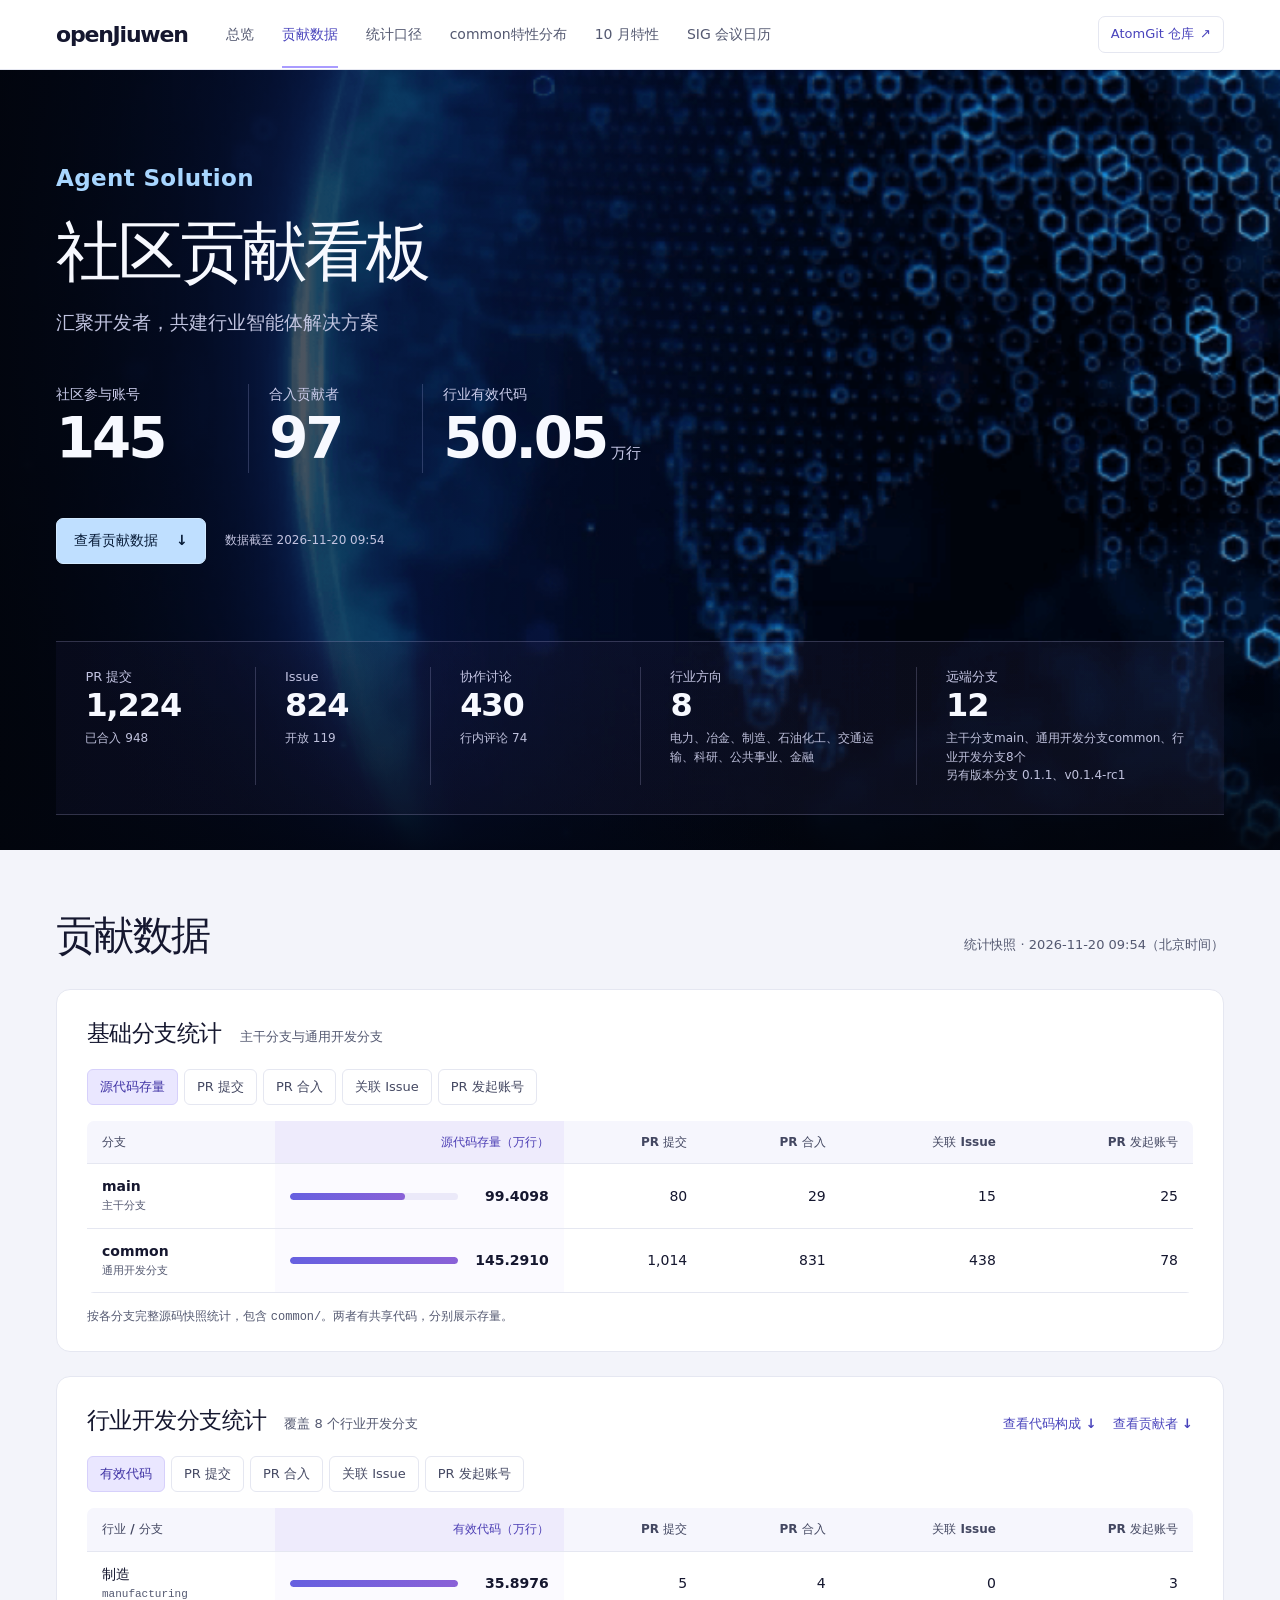
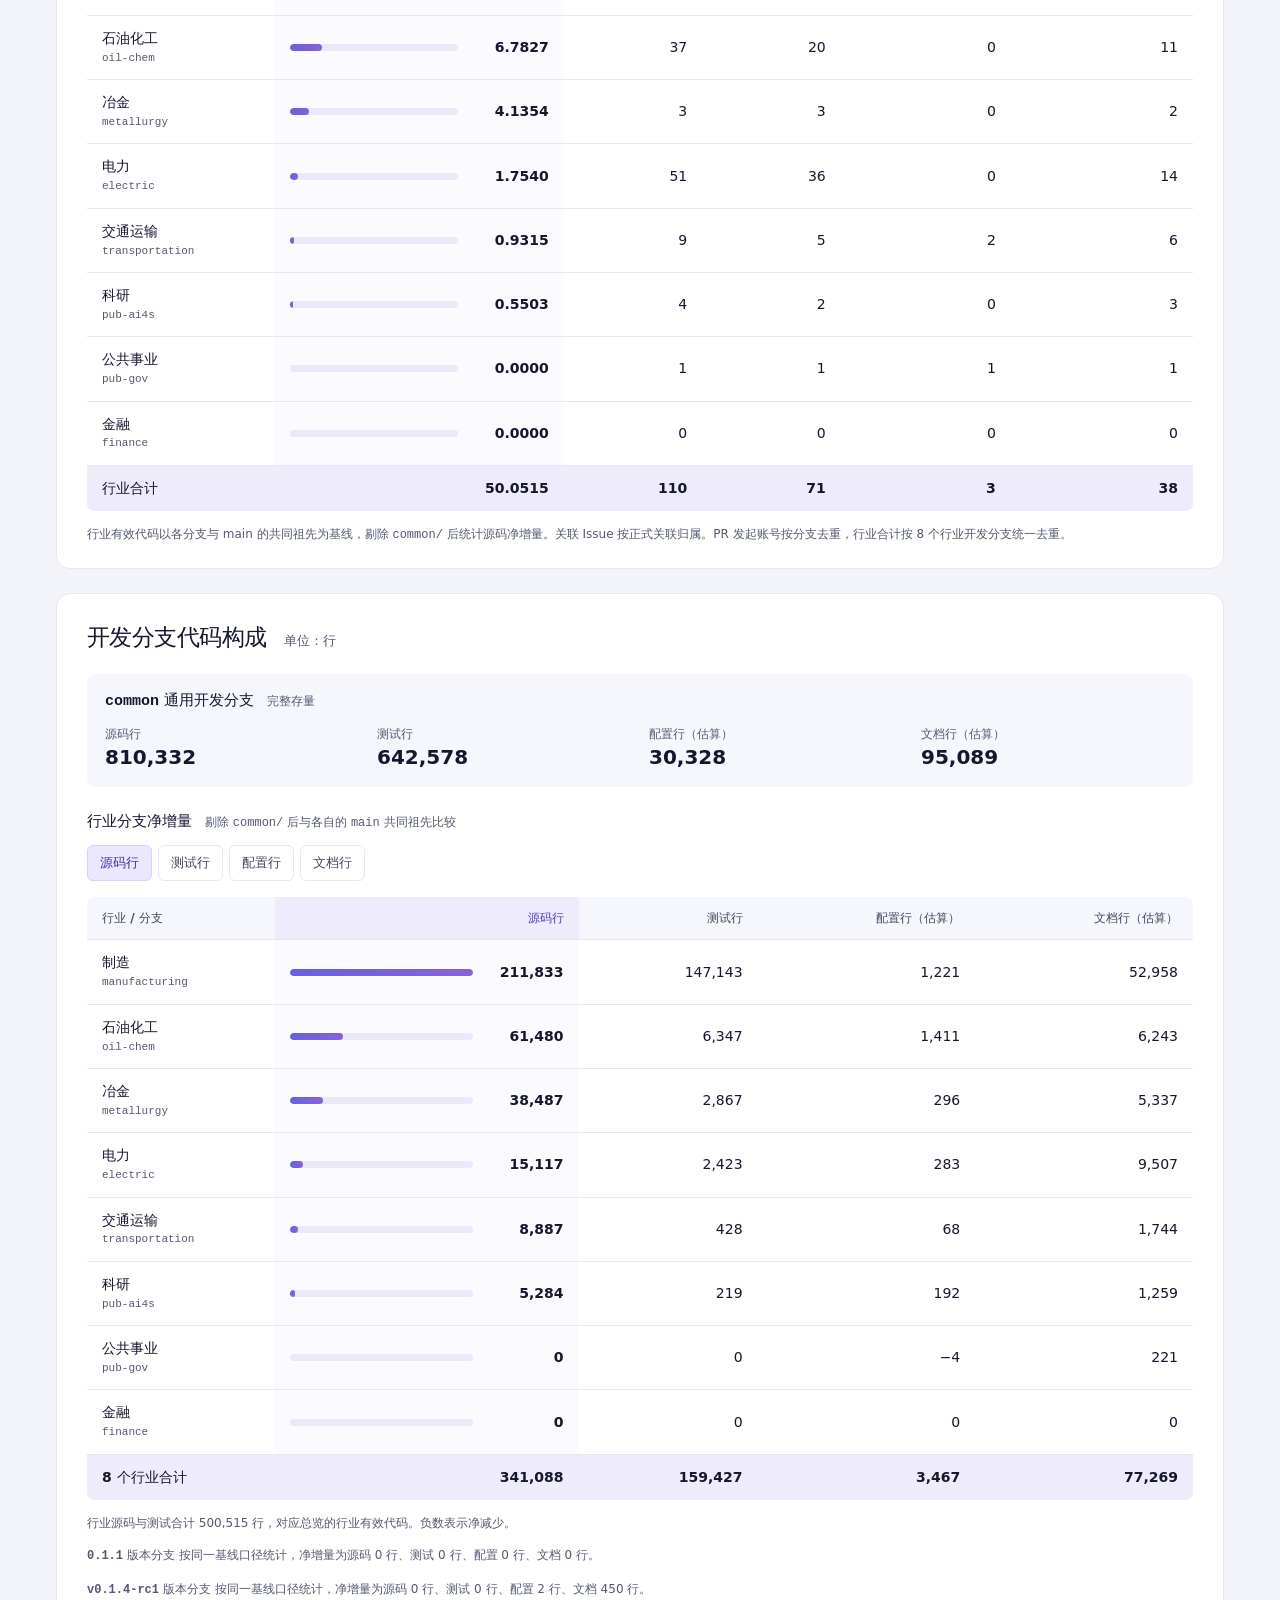
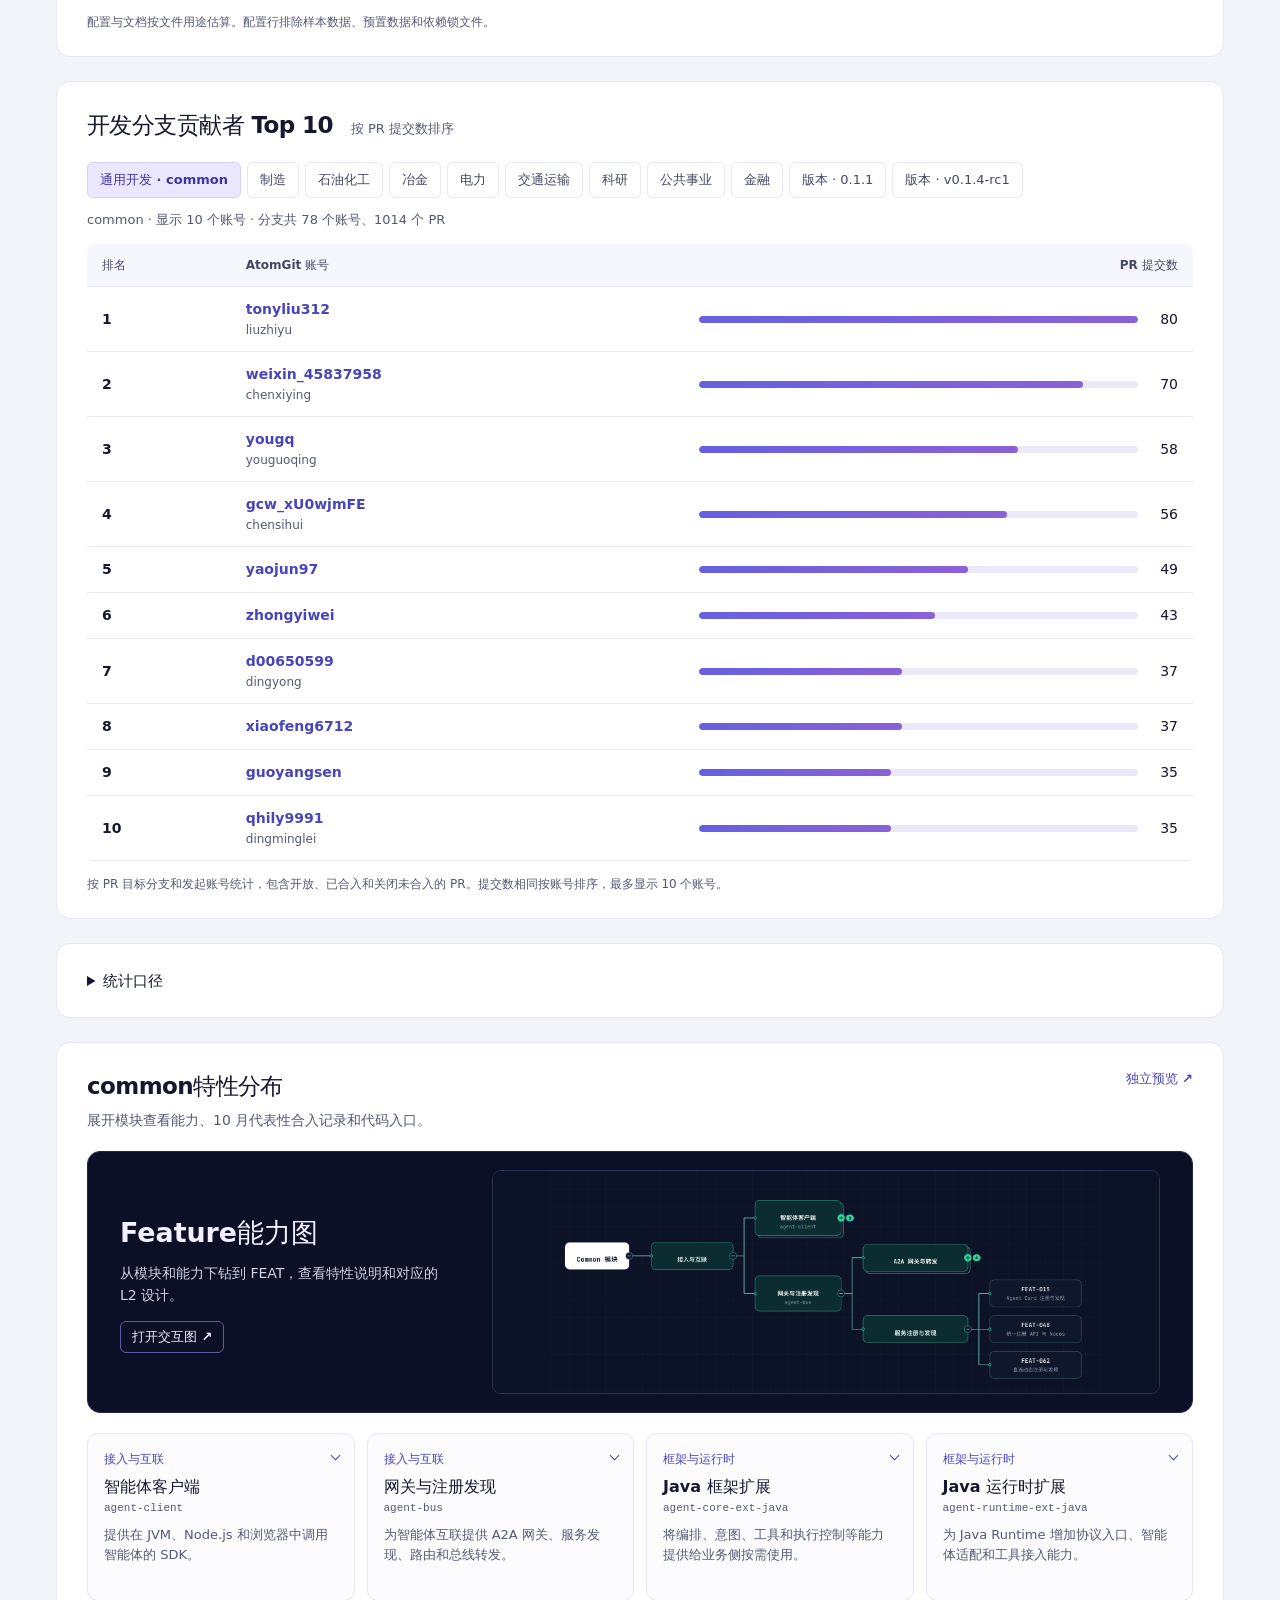
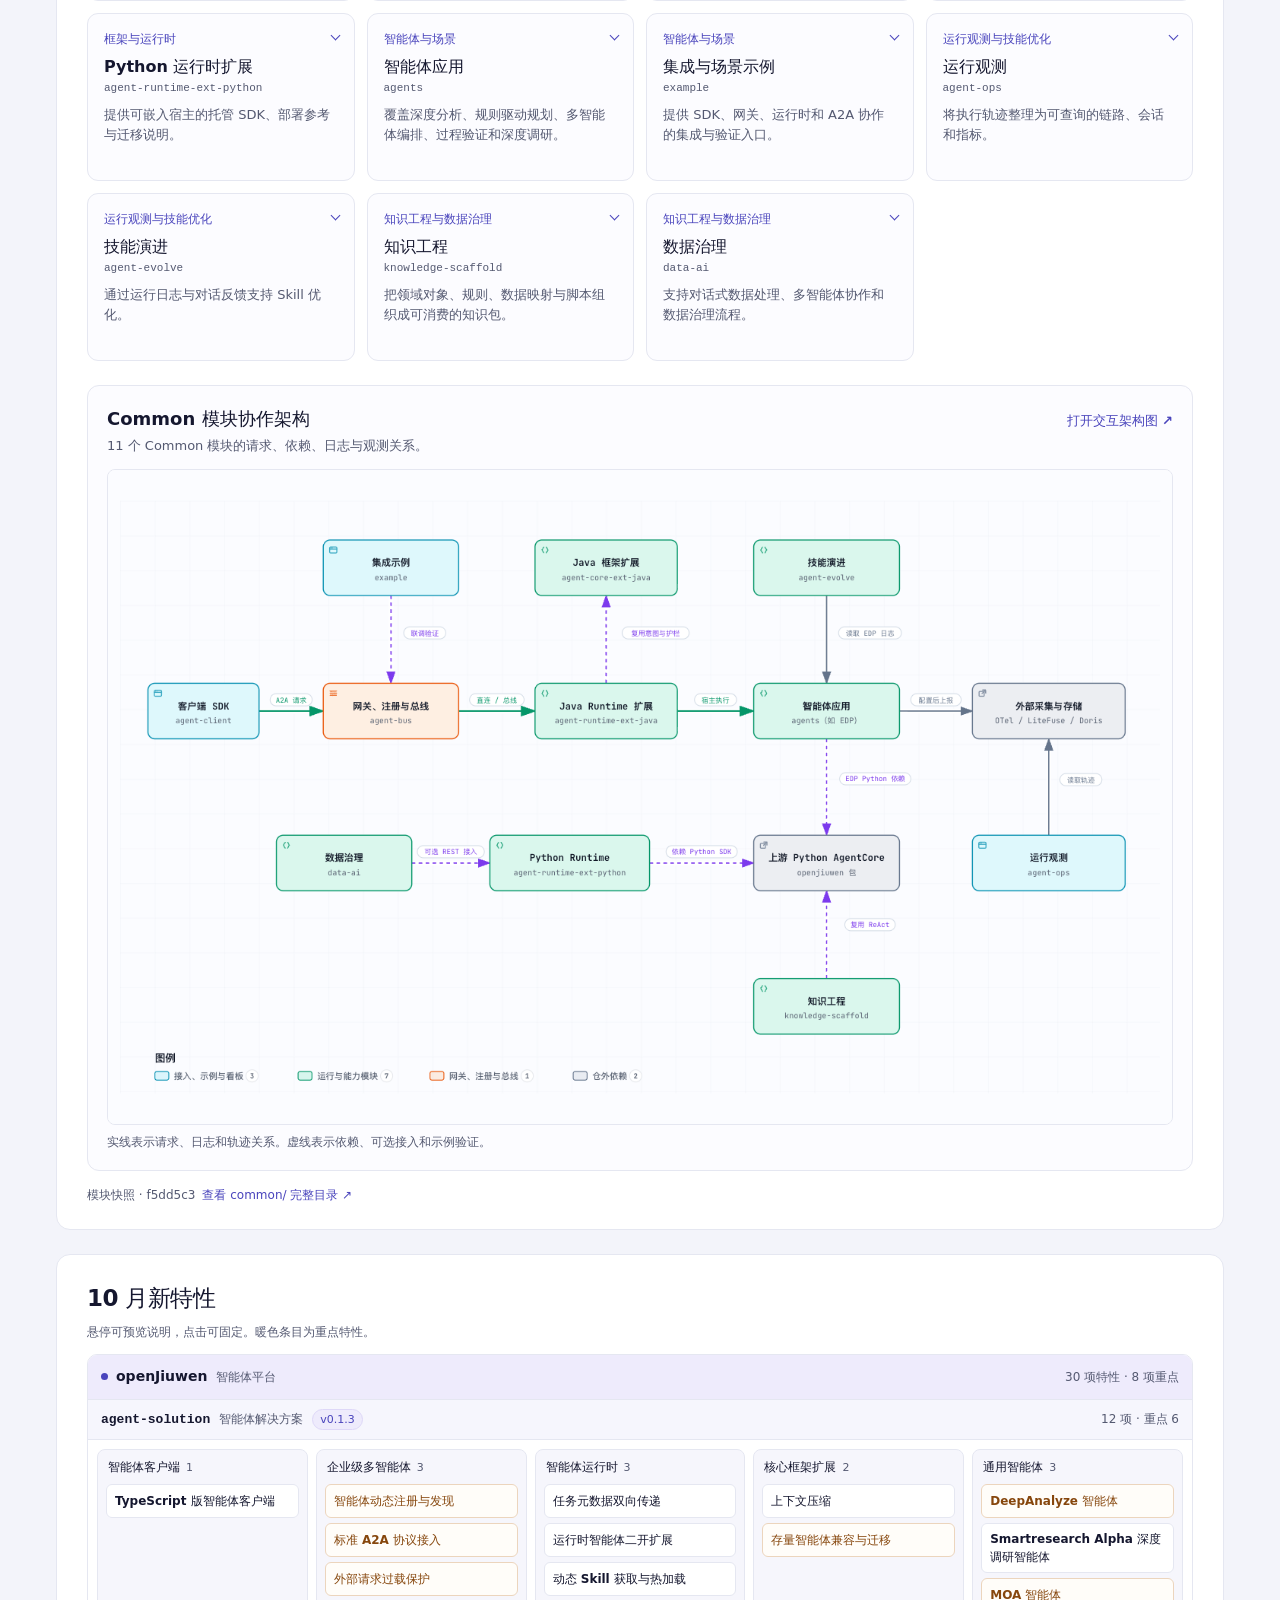
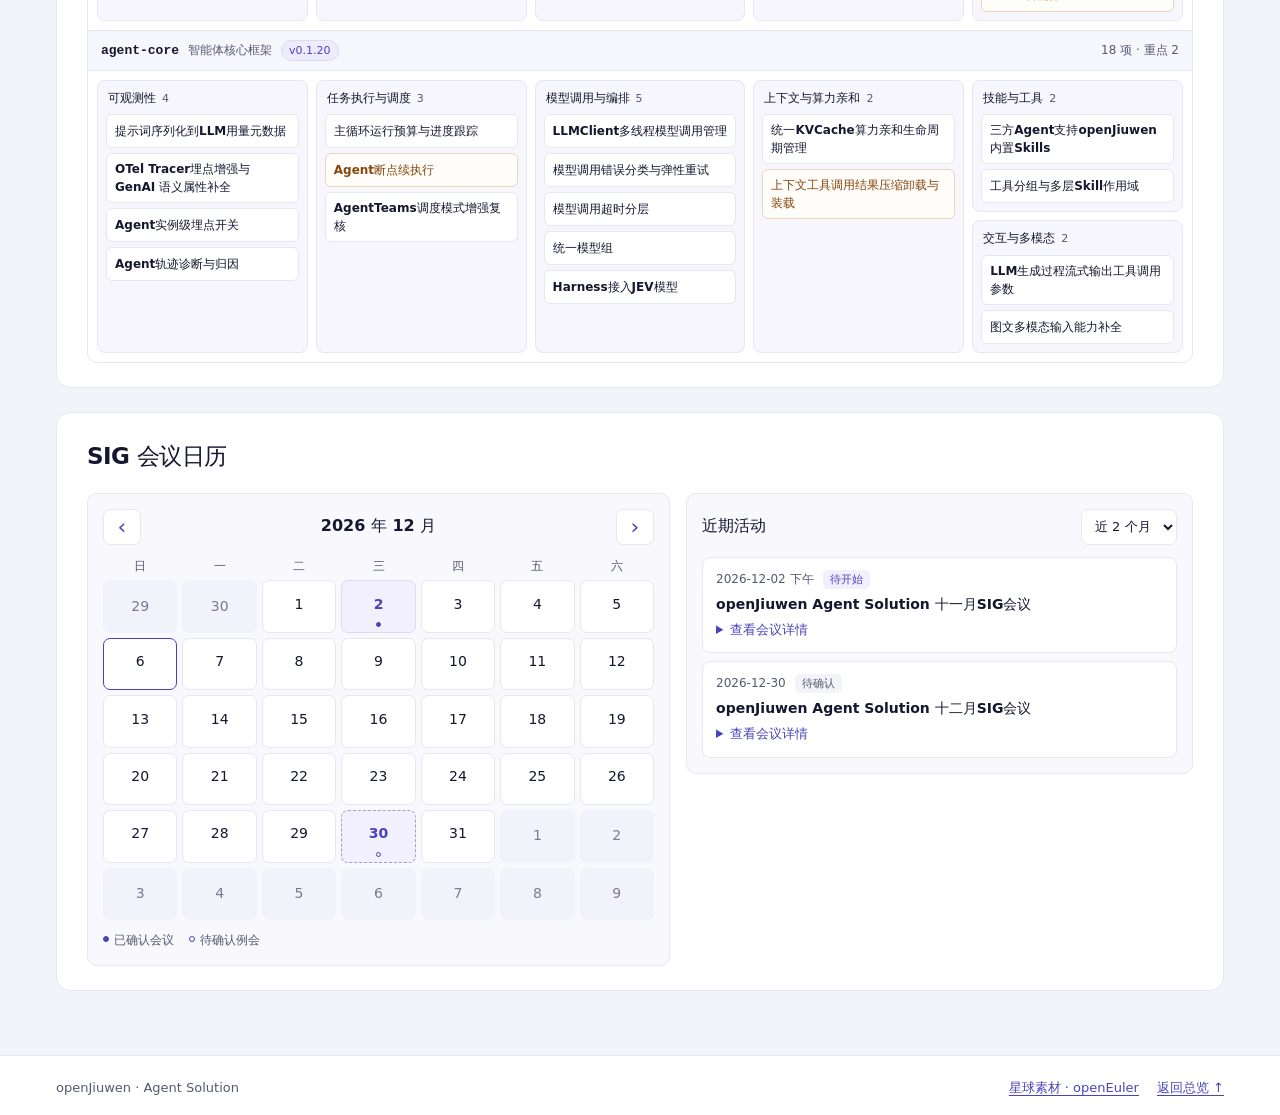
==== commit 1c702d7b: "Rename the Feature capability map" ====
--- a/index.html
+++ b/index.html
@@ -490,7 +490,7 @@
           </div>
         </header>
         <div data-common-delivery></div>
-        <noscript><p class="hint">启用 JavaScript 后可展开模块。也可查看 <a href="archify/common-capabilities.html">Archify 能力图</a>。</p></noscript>
+        <noscript><p class="hint">启用 JavaScript 后可展开模块。也可查看 <a href="archify/common-capabilities.html">Feature能力图</a>。</p></noscript>
       </section>
       <section class="panel" id="october-features" aria-labelledby="october-features-title">
         <div class="panel-heading release-heading">
--- a/common-delivery.css
+++ b/common-delivery.css
@@ -0,0 +1,193 @@
+.common-delivery {
+  --common-ink: var(--ink, #15172f);
+  --common-muted: var(--muted, #545971);
+  --common-accent: var(--accent, #4944bc);
+  --common-line: var(--line, #e5e7f1);
+  color: var(--common-ink);
+}
+.common-delivery [hidden] { display: none !important; }
+.common-delivery-header {
+  display: flex;
+  align-items: flex-start;
+  justify-content: space-between;
+  flex-wrap: wrap;
+  gap: 10px 24px;
+  margin-bottom: 20px;
+}
+.common-delivery-header h1, .common-delivery-header h3 {
+  margin: 0;
+  font-weight: 700;
+  letter-spacing: -.025em;
+}
+.common-delivery-header h3 { font-size: 23px; }
+.common-delivery-header p { margin: 5px 0 0; color: var(--common-muted); font-size: 14px; }
+.common-delivery a { color: var(--common-accent); }
+.common-delivery a:hover { text-decoration: underline; text-underline-offset: 3px; }
+.common-delivery-nav { display: flex; flex-wrap: wrap; align-items: center; gap: 7px 16px; font-size: 13px; font-weight: 650; }
+.common-feature-grid {
+  display: grid;
+  grid-template-columns: repeat(4, minmax(0, 1fr));
+  gap: 12px;
+  margin: 0;
+  padding: 0;
+  list-style: none;
+}
+.common-feature-grid > li { min-width: 0; display: grid; }
+.common-card {
+  border: 1px solid var(--common-line);
+  border-radius: 11px;
+  background: #fcfcff;
+}
+.common-card[open], .common-card:hover { border-color: #cfc6f8; }
+.common-card > summary {
+  position: relative;
+  display: grid;
+  align-content: start;
+  min-height: 166px;
+  padding: 16px;
+  border-radius: 10px;
+  list-style: none;
+  cursor: pointer;
+}
+.common-card > summary::-webkit-details-marker { display: none; }
+.common-card summary::after {
+  content: "";
+  position: absolute;
+  inset-inline-end: 15px;
+  top: 18px;
+  width: 7px;
+  height: 7px;
+  border: solid var(--common-accent);
+  border-width: 0 1.5px 1.5px 0;
+  transform: rotate(45deg);
+}
+.common-card[open] summary::after { transform: rotate(225deg); top: 22px; }
+.common-card-category {
+  padding-inline-end: 20px;
+  color: var(--common-accent);
+  font-size: 12px;
+  font-weight: 650;
+}
+.common-card-name { margin-top: 6px; font-size: 16px; font-weight: 720; }
+.common-card-id {
+  color: var(--common-muted);
+  font-size: 11px;
+  overflow-wrap: anywhere;
+}
+.common-card-description { margin-top: 8px; color: var(--common-muted); font-size: 13px; }
+.common-card-body { padding: 12px 16px 14px; border-top: 1px solid var(--common-line); font-size: 13px; }
+.common-card-body ul { margin: 0 0 10px; padding-inline-start: 19px; }
+.common-card-body li + li { margin-top: 3px; }
+.common-card-body h5 { margin: 11px 0 5px; font-size: 13px; }
+.common-card-deliveries time { font-variant-numeric: tabular-nums; color: var(--common-muted); margin-inline-end: 6px; }
+.common-card-links { display: flex; flex-wrap: wrap; gap: 6px 16px; margin-top: 9px; font-weight: 630; }
+.common-delivery .common-tree-preview {
+  display: grid;
+  align-items: center;
+  grid-template-columns: minmax(0, 1fr) minmax(0, 2fr);
+  gap: clamp(18px, 3vw, 44px);
+  margin-bottom: 20px;
+  padding: 18px clamp(18px, 3vw, 32px);
+  border: 1px solid #222747;
+  border-radius: 13px;
+  color: #f3f1ff;
+  background: #0c1026;
+  transition: border-color .18s ease, background-color .18s ease;
+}
+.common-delivery .common-tree-preview:hover { border-color: #8e83e9; background: #17173a; text-decoration: none; }
+.common-preview-copy { display: grid; justify-items: start; gap: 10px; }
+.common-tree-preview img {
+  display: block;
+  width: 100%;
+  height: auto;
+  border: 1px solid #2a3052;
+  border-radius: 9px;
+}
+.common-preview-title { font-size: clamp(19px, 2.1vw, 27px); font-weight: 720; }
+.common-preview-caption { max-width: 24em; color: #d0d2e6; font-size: 14px; }
+.common-preview-action {
+  margin-top: 4px;
+  padding: 5px 11px;
+  border: 1px solid #6259a0;
+  border-radius: 6px;
+  color: #efebff;
+  font-size: 13px;
+  font-weight: 620;
+}
+.common-tree-preview:hover .common-preview-action { background: #2a2457; }
+.common-architecture {
+  margin-top: 24px;
+  padding: clamp(12px, 2vw, 19px);
+  border: 1px solid var(--common-line);
+  border-radius: 12px;
+  background: #fcfcff;
+}
+.common-architecture-header {
+  display: flex;
+  justify-content: space-between;
+  flex-wrap: wrap;
+  align-items: baseline;
+  gap: 6px 18px;
+  margin-bottom: 13px;
+}
+.common-architecture-header h4 { margin: 0; font-size: 18px; }
+.common-architecture-header p { margin: 3px 0 0; color: var(--common-muted); font-size: 13px; }
+.common-architecture-header a { font-size: 13px; font-weight: 650; }
+.common-architecture-scroll {
+  overflow: auto;
+  border: 1px solid var(--common-line);
+  border-radius: 8px;
+  background: #fff;
+}
+.common-architecture-scroll img { display: block; width: 100%; min-width: 1020px; height: auto; }
+.common-architecture-legend { margin: 8px 0 0; color: var(--common-muted); font-size: 12px; }
+.common-snapshot { margin: 15px 0 0; font-size: 12px; color: var(--common-muted); }
+.common-snapshot a { margin-inline-start: 7px; }
+.common-page {
+  margin: 0;
+  color: #15172f;
+  background: #f3f4fa;
+  font: 16px/1.55 Inter, "PingFang SC", "Microsoft YaHei", system-ui, sans-serif;
+}
+.common-page *, .common-page *::before, .common-page *::after { box-sizing: border-box; }
+.common-page a { text-decoration: none; }
+.common-page a:focus-visible, .common-page button:focus-visible, .common-page summary:focus-visible {
+  outline: 2px solid #7668f5;
+  outline-offset: 3px;
+}
+.common-page-wrap { width: min(1140px, calc(100% - 72px)); margin-inline: auto; }
+.common-page-top { background: #0c0d25; color: #f5f5ff; }
+.common-page-top .common-page-wrap {
+  display: flex;
+  align-items: center;
+  justify-content: space-between;
+  gap: 12px;
+  flex-wrap: wrap;
+  min-height: 62px;
+  padding-block: 10px;
+}
+.common-page-top strong { font-size: 19px; letter-spacing: -.035em; }
+.common-page-top a { color: #ddd8fc; font-size: 13px; padding-block: 8px; }
+.common-page-top a:hover { text-decoration: underline; }
+.common-page main { margin-block: 36px; }
+.common-page .common-delivery {
+  padding: 25px 30px;
+  border: 1px solid #e5e7f1;
+  border-radius: 14px;
+  background: white;
+}
+.common-page .common-delivery-header h1 { font-size: clamp(24px, 5vw, 33px); }
+@media (max-width: 1050px) {
+  .common-feature-grid { grid-template-columns: repeat(3, minmax(0, 1fr)); }
+}
+@media (max-width: 700px) {
+  .common-delivery .common-tree-preview { grid-template-columns: minmax(0, 1fr); }
+  .common-feature-grid { grid-template-columns: repeat(2, minmax(0, 1fr)); }
+  .common-page-wrap { width: calc(100% - 32px); }
+  .common-page main { margin-block: 20px; }
+  .common-page .common-delivery { padding: 17px 14px; }
+}
+@media (max-width: 460px) {
+  .common-feature-grid { grid-template-columns: 1fr; }
+  .common-card > summary { min-height: auto; }
+}
--- a/sig-calendar.css
+++ b/sig-calendar.css
@@ -0,0 +1,145 @@
+#sig-calendar {
+  --sig-tint: #f2efff;
+  --sig-border: #ded8f8;
+}
+
+#sig-calendar [hidden] { display: none; }
+.sig-calendar-layout {
+  display: grid;
+  grid-template-columns: minmax(0, 1.15fr) minmax(0, 1fr);
+  gap: 16px;
+  align-items: start;
+}
+
+.sig-calendar-pane {
+  min-width: 0;
+  padding: 15px;
+  border: 1px solid var(--line);
+  border-radius: 10px;
+  background: #f8f8fd;
+}
+
+.sig-month-controls, .sig-activity-controls, .sig-pagination {
+  display: flex;
+  align-items: center;
+  gap: 8px;
+}
+
+.sig-month-controls {
+  justify-content: space-between;
+  margin-bottom: 12px;
+}
+
+.sig-activity-controls {
+  flex-wrap: wrap;
+  justify-content: space-between;
+  margin-bottom: 12px;
+}
+
+.sig-calendar-pane h4 { margin: 0; font-size: 16px; font-weight: 670; }
+.sig-control {
+  min-height: 36px;
+  padding: 5px 9px;
+  border: 1px solid var(--line);
+  border-radius: 7px;
+  color: var(--ink);
+  background: var(--surface);
+  font: inherit;
+  font-size: 13px;
+}
+
+.sig-arrow { width: 38px; padding: 0; color: var(--accent); font-size: 22px; line-height: 1; }
+.sig-control:enabled:hover { border-color: var(--accent); background: var(--sig-tint); }
+.sig-control:disabled { opacity: .45; cursor: default; }
+.sig-weekdays, .sig-calendar-days { display: grid; grid-template-columns: repeat(7, minmax(0, 1fr)); gap: 5px; }
+.sig-weekdays { margin-bottom: 5px; color: var(--muted); text-align: center; font-size: 12px; }
+
+.sig-date, .sig-adjacent-date {
+  position: relative;
+  display: grid;
+  min-height: clamp(41px, 4.1vw, 57px);
+  place-items: center;
+  border: 1px solid var(--line);
+  border-radius: 7px;
+  font-size: 14px;
+  font-variant-numeric: tabular-nums;
+}
+
+.sig-date { padding: 0 0 4px; color: var(--ink); background: var(--surface); }
+.sig-adjacent-date { border-color: transparent; color: #777b92; background: #f2f3fa; }
+.sig-date[data-meeting] { color: var(--accent); background: var(--sig-tint); border-color: var(--sig-border); font-weight: 680; }
+.sig-date[data-meeting="tentative"] { border-style: dashed; border-color: #a69acd; }
+.sig-date[data-meeting]::after {
+  position: absolute;
+  bottom: 5px;
+  width: 5px;
+  height: 5px;
+  border: 1px solid currentColor;
+  border-radius: 50%;
+  content: "";
+}
+.sig-date[data-meeting="confirmed"]::after { background: currentColor; }
+.sig-date[aria-current="date"], .sig-date:hover { border-color: var(--accent); }
+.sig-date[aria-pressed="true"] { color: #fff; background: var(--accent); border-color: var(--accent); }
+
+.sig-calendar-legend {
+  display: flex;
+  flex-wrap: wrap;
+  gap: 7px 15px;
+  margin: 11px 0 0;
+  color: var(--muted);
+  font-size: 12px;
+}
+.sig-calendar-legend span::before {
+  display: inline-block;
+  width: 6px;
+  height: 6px;
+  margin-inline-end: 5px;
+  border: 1px solid var(--accent);
+  border-radius: 50%;
+  vertical-align: 2px;
+  content: "";
+}
+.sig-calendar-legend .sig-confirmed::before { background: var(--accent); }
+
+.sig-activity-list { display: grid; gap: 8px; }
+.sig-event, .sig-empty {
+  margin: 0;
+  padding: 12px 13px;
+  border: 1px solid var(--line);
+  border-radius: 8px;
+  background: var(--surface);
+}
+.sig-event-meta {
+  display: flex;
+  flex-wrap: wrap;
+  align-items: center;
+  gap: 5px 9px;
+  color: var(--muted);
+  font-size: 12px;
+  font-variant-numeric: tabular-nums;
+}
+.sig-event-status { padding: 1px 7px; border-radius: 5px; background: var(--paper); font-size: 11px; }
+.sig-event-status[data-status="待开始"] { color: var(--accent); background: var(--sig-tint); }
+.sig-event-title { margin: 5px 0 0; color: var(--ink); font-size: 14px; line-height: 1.45; font-weight: 660; overflow-wrap: anywhere; }
+.sig-event-details { margin-top: 6px; color: var(--muted); font-size: 13px; }
+.sig-event-details summary { width: fit-content; color: var(--accent); cursor: pointer; }
+.sig-event-fields { display: grid; gap: 6px; margin-top: 9px; padding-top: 9px; border-top: 1px solid var(--line); }
+.sig-event-fields > div { display: grid; grid-template-columns: 4.25em minmax(0, 1fr); gap: 6px 10px; }
+.sig-event-fields dt { font-weight: 630; color: var(--ink); }
+.sig-event-fields dd { overflow-wrap: anywhere; }
+.sig-event-link { color: var(--accent); text-decoration: underline; text-underline-offset: .16em; }
+.sig-event-agenda { margin: 0; padding: 0; list-style: none; }
+.sig-event-agenda li + li { margin-top: 3px; }
+.sig-empty { color: var(--muted); font-size: 13px; }
+.sig-pagination { justify-content: flex-end; margin-top: 12px; color: var(--muted); font-size: 13px; }
+
+@media (max-width: 820px) {
+  .sig-calendar-layout { grid-template-columns: minmax(0, 1fr); }
+}
+
+@media (max-width: 480px) {
+  .sig-calendar-pane { padding: 10px; }
+  .sig-weekdays, .sig-calendar-days { gap: 3px; }
+  .sig-date, .sig-adjacent-date { font-size: 12px; }
+}
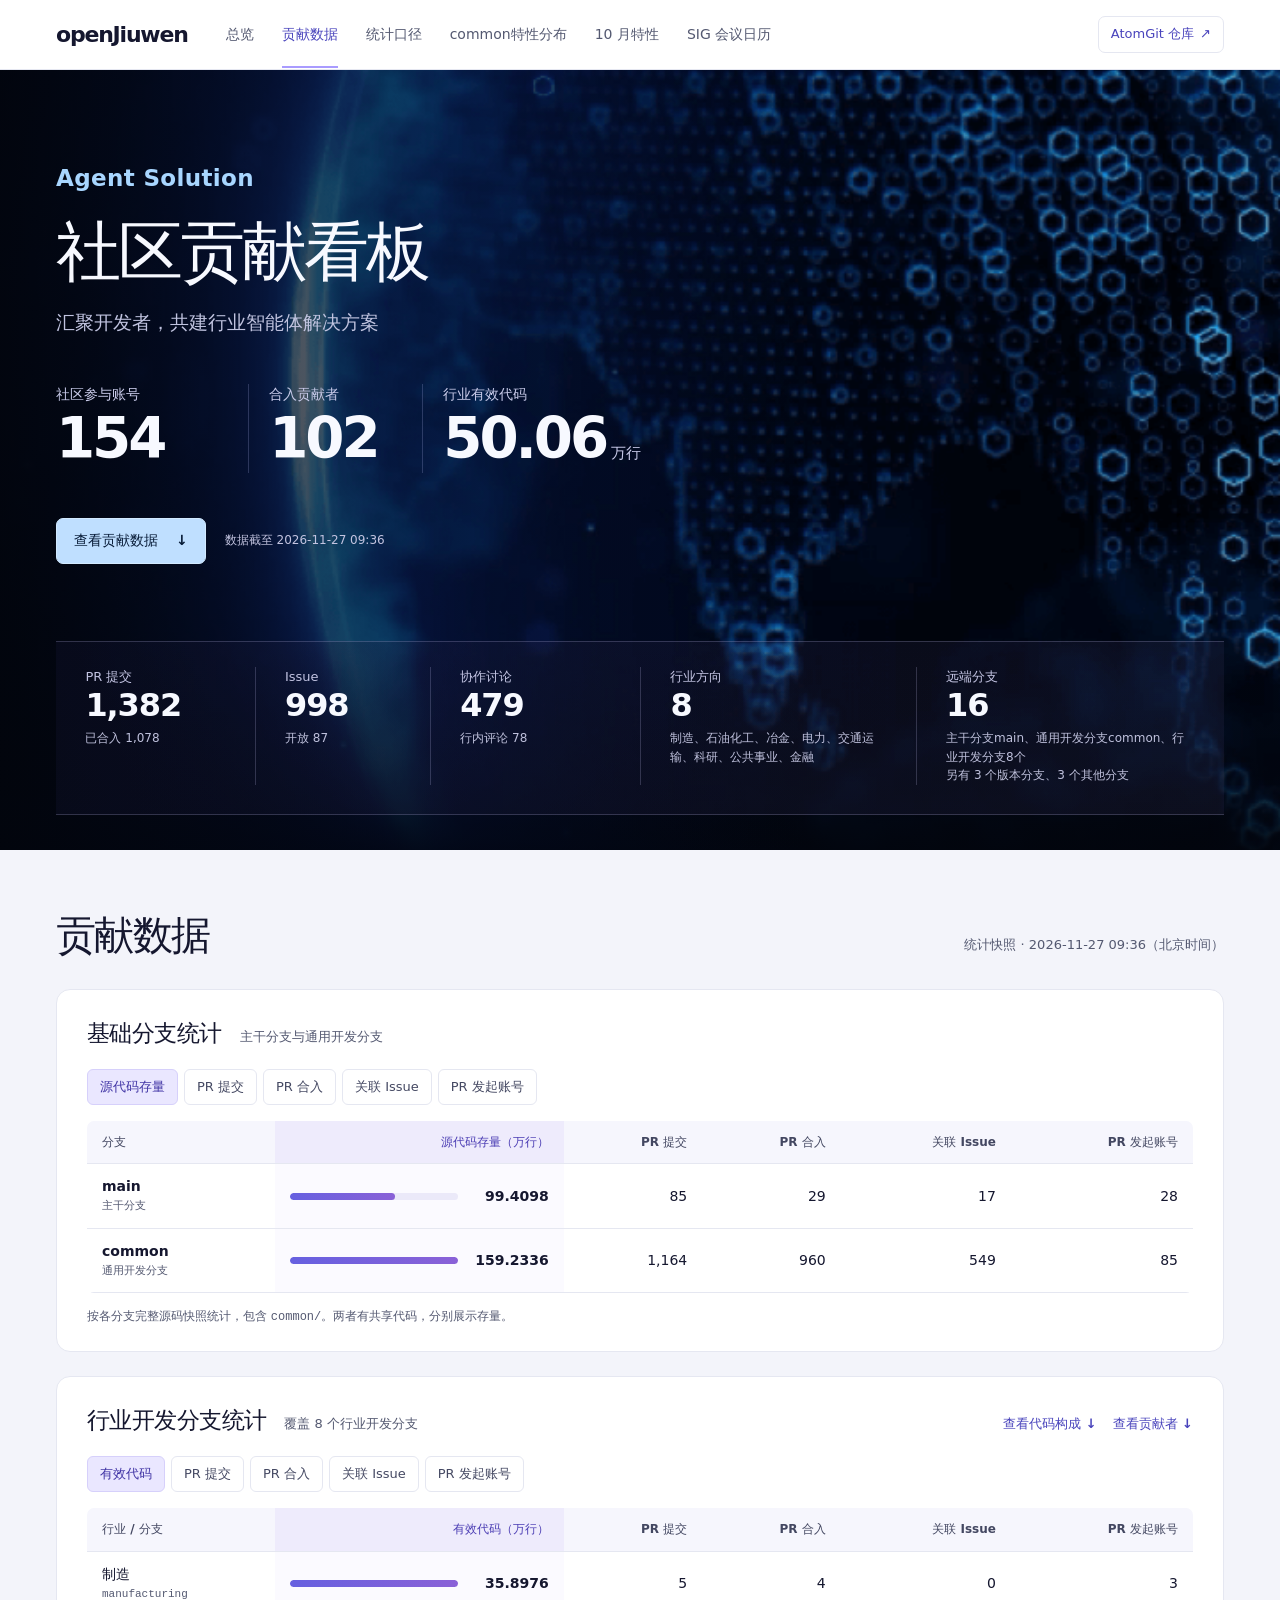
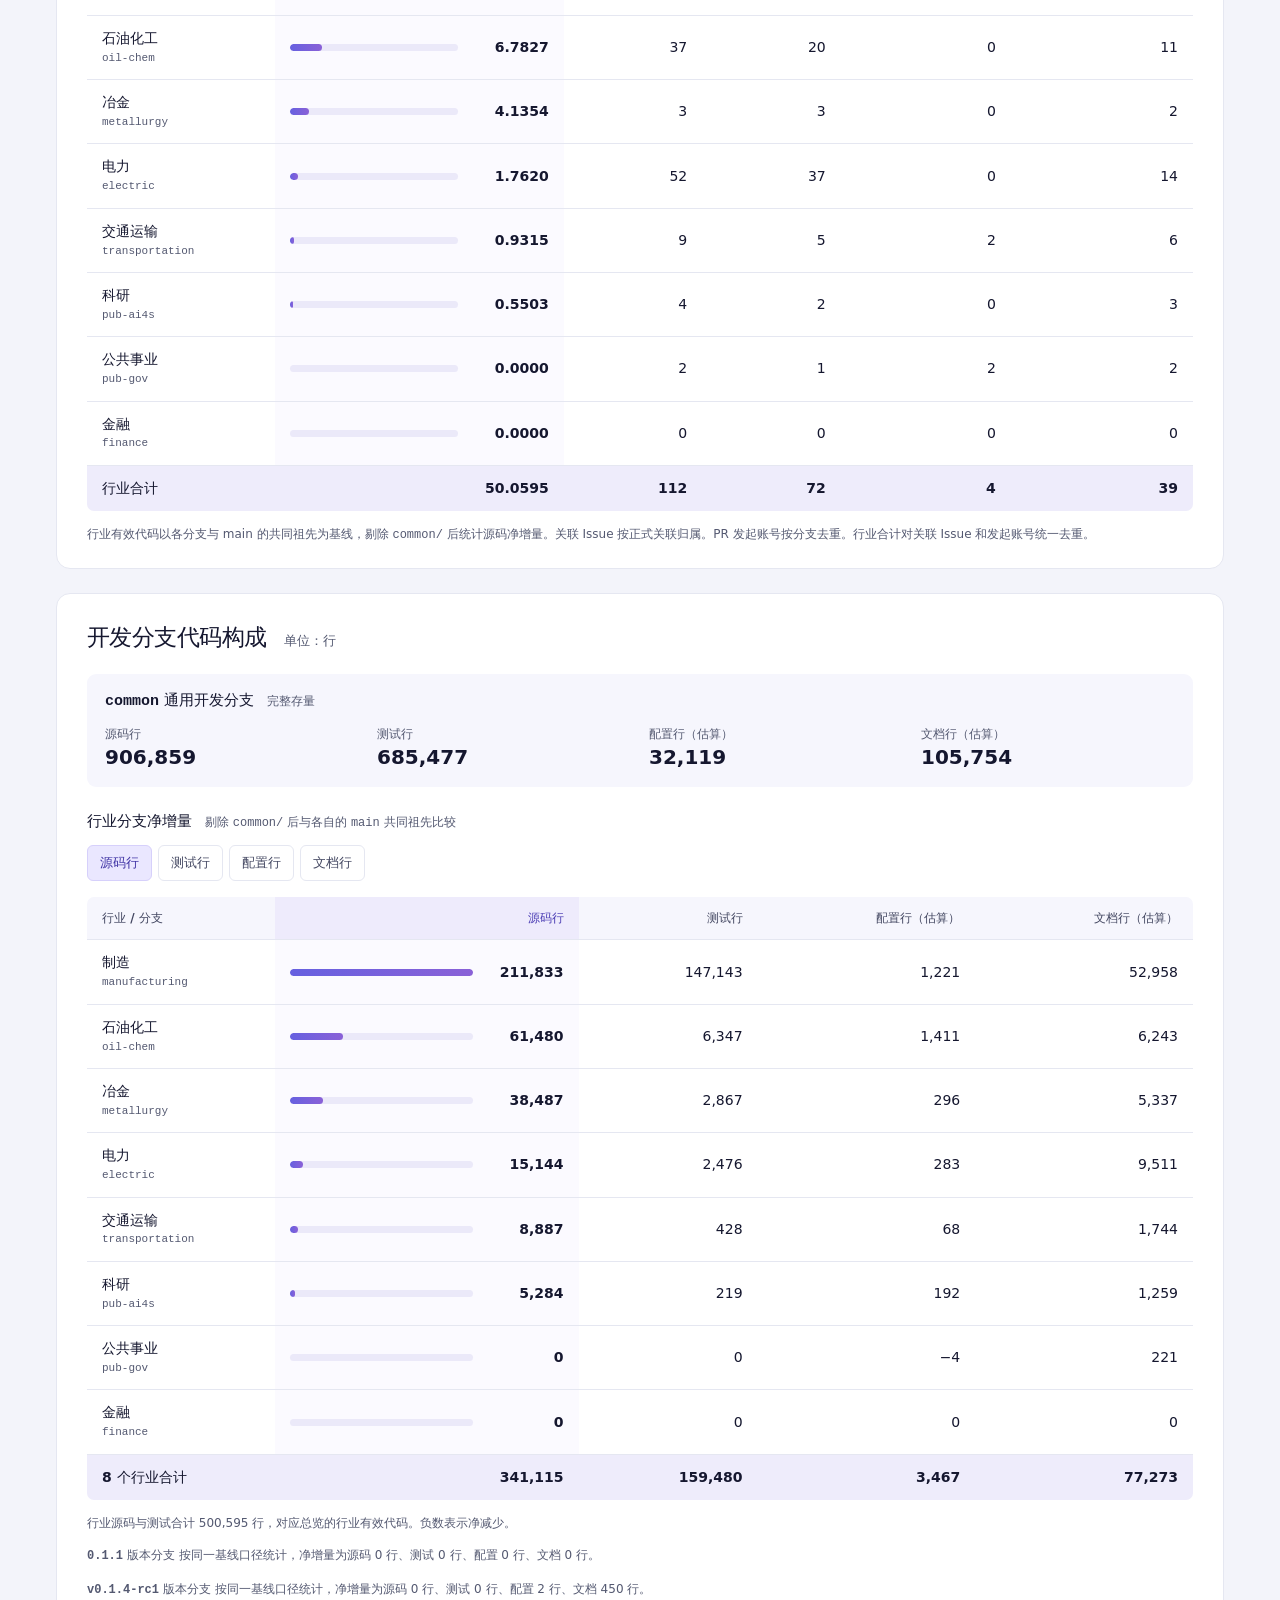
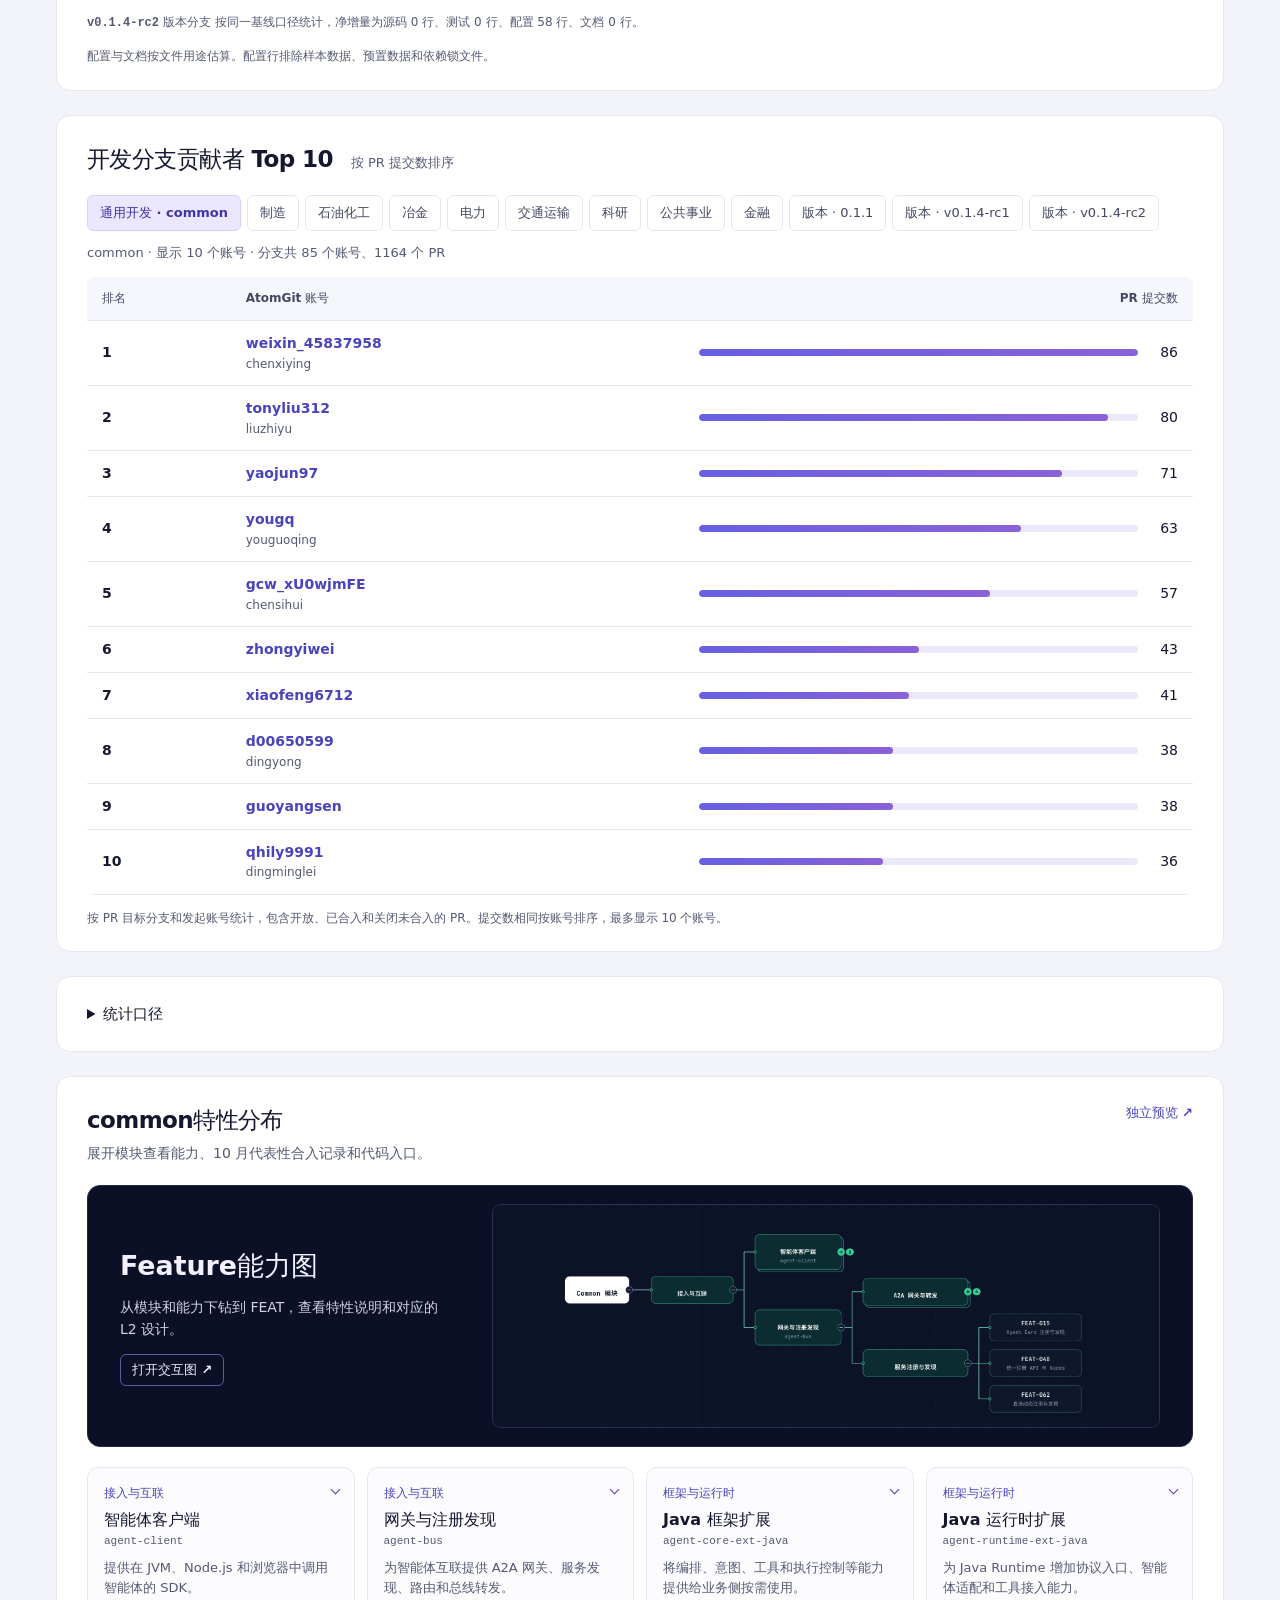
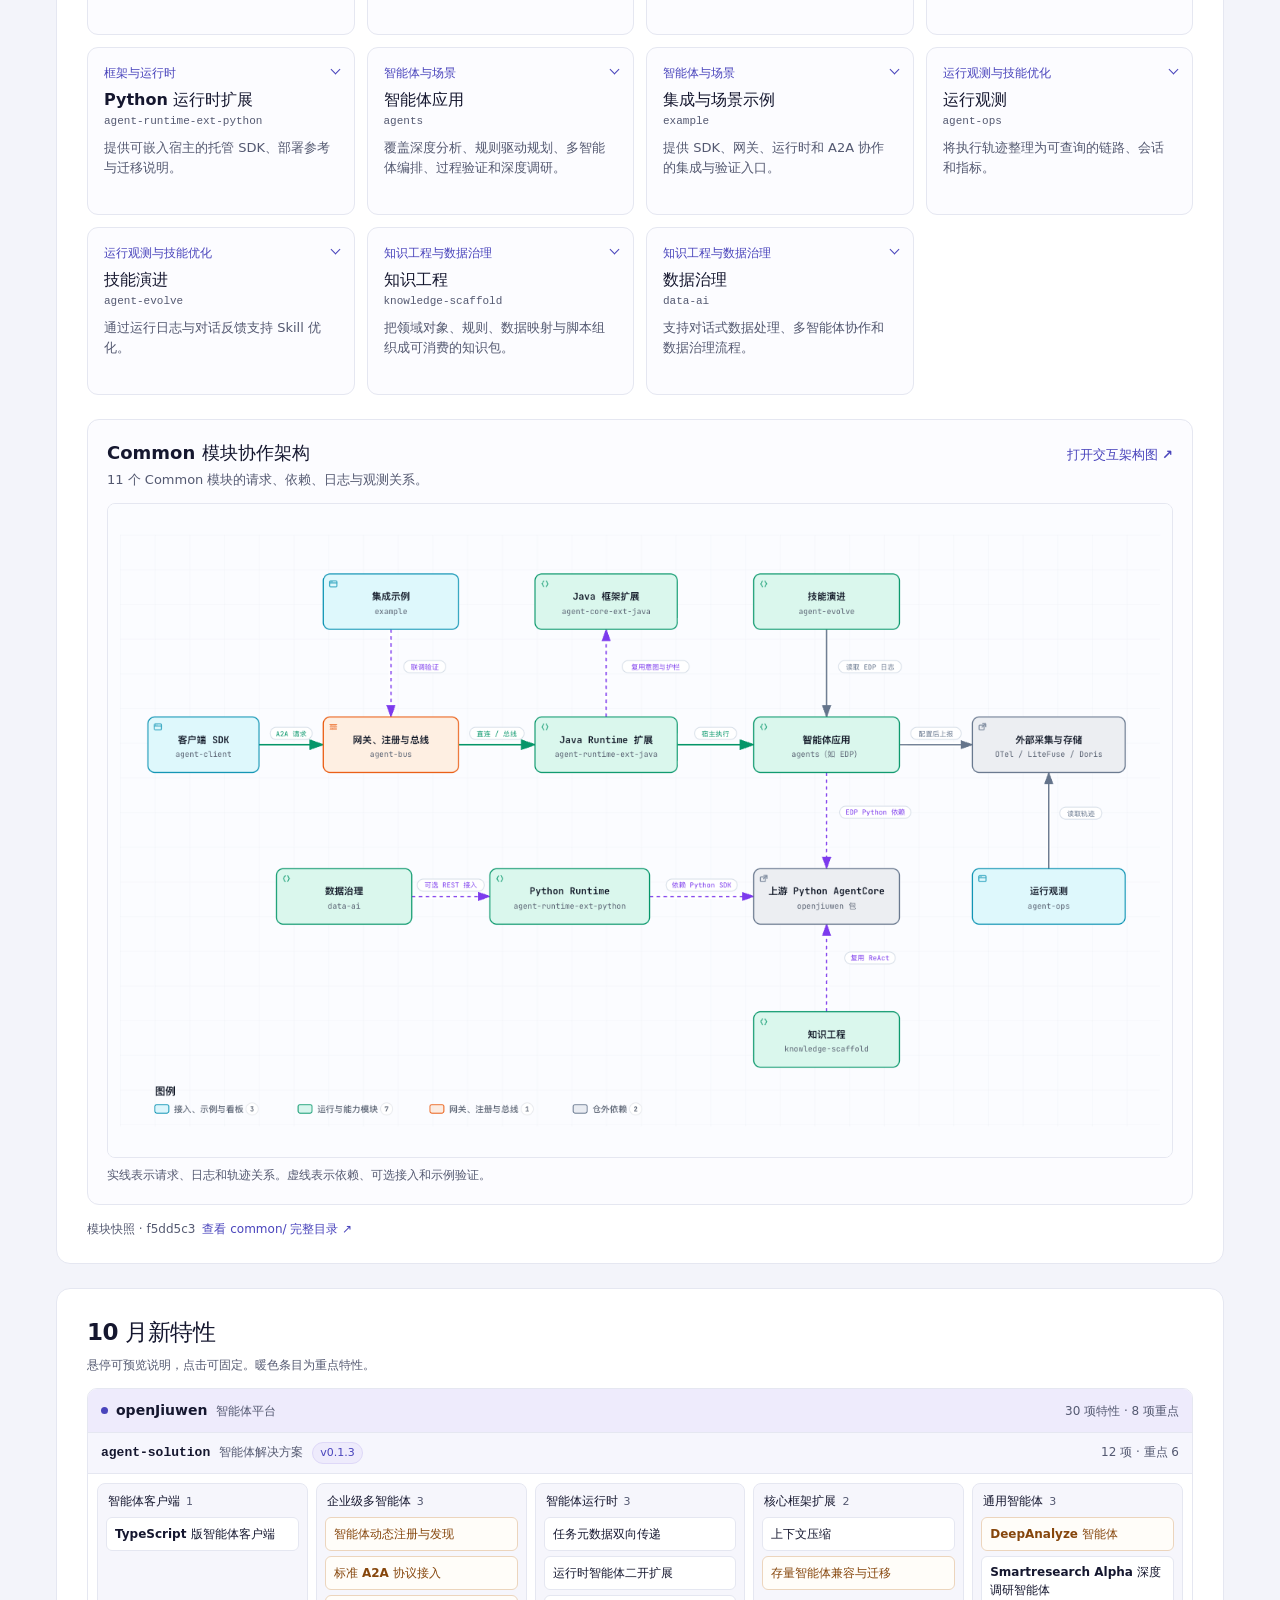
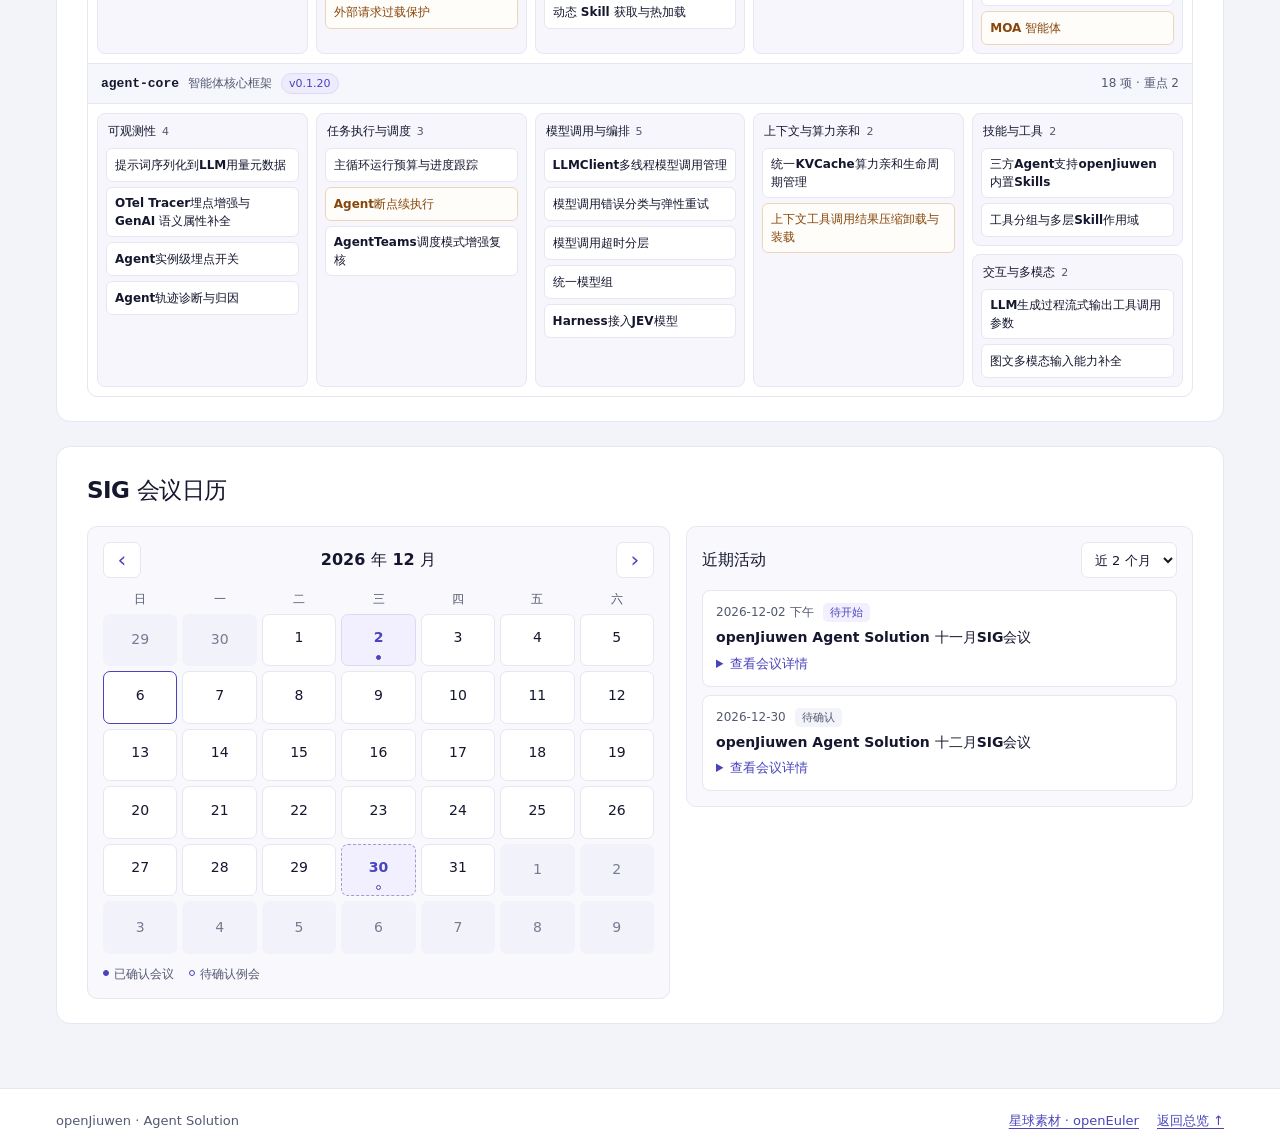
==== commit b754df60: "Refresh Agent Solution contribution data" ====
--- a/index.html
+++ b/index.html
@@ -9,7 +9,7 @@
 <link rel="stylesheet" href="sig-calendar.css">
 <script src="common-delivery-data.js" defer></script>
 <script src="common-delivery.js" defer></script>
-<script src="sig-calendar.js" defer></script>
+<script src="sig-calendar.js?v=9aa4b03" defer></script>
 <style>
   :root {
     color-scheme: light;
@@ -290,22 +290,22 @@
           <h1 id="title">社区贡献看板</h1>
           <p class="intro">汇聚开发者，共建行业智能体解决方案</p>
           <dl class="hero-numbers">
-            <div><dt>社区参与账号</dt><dd>145</dd></div>
-            <div><dt>合入贡献者</dt><dd>97</dd></div>
-            <div><dt>行业有效代码</dt><dd>50.05<small>万行</small></dd></div>
+            <div><dt>社区参与账号</dt><dd>154</dd></div>
+            <div><dt>合入贡献者</dt><dd>102</dd></div>
+            <div><dt>行业有效代码</dt><dd>50.06<small>万行</small></dd></div>
           </dl>
           <div class="hero-actions">
             <a class="primary" href="#data">查看贡献数据 <span aria-hidden="true">↓</span></a>
-            <time class="snapshot" datetime="2026-11-20T09:54:10+08:00">数据截至 2026-11-20 09:54</time>
+            <time class="snapshot" datetime="2026-11-27T09:36:12+08:00">数据截至 2026-11-27 09:36</time>
           </div>
         </div>
       </div>
       <dl class="support" aria-label="仓库指标">
-        <div><dt>PR 提交</dt><dd>1,224<small>已合入 948</small></dd></div>
-        <div><dt>Issue</dt><dd>824<small>开放 119</small></dd></div>
-        <div><dt>协作讨论</dt><dd>430<small>行内评论 74</small></dd></div>
-        <div><dt>行业方向</dt><dd>8<small>电力、冶金、制造、石油化工、交通运输、科研、公共事业、金融</small></dd></div>
-        <div><dt>远端分支</dt><dd>12<small>主干分支main、通用开发分支common、行业开发分支8个<span class="support-note">另有版本分支 0.1.1、v0.1.4-rc1</span></small></dd></div>
+        <div><dt>PR 提交</dt><dd>1,382<small>已合入 1,078</small></dd></div>
+        <div><dt>Issue</dt><dd>998<small>开放 87</small></dd></div>
+        <div><dt>协作讨论</dt><dd>479<small>行内评论 78</small></dd></div>
+        <div><dt>行业方向</dt><dd>8<small>制造、石油化工、冶金、电力、交通运输、科研、公共事业、金融</small></dd></div>
+        <div><dt>远端分支</dt><dd>16<small>主干分支main、通用开发分支common、行业开发分支8个<span class="support-note">另有 3 个版本分支、3 个其他分支</span></small></dd></div>
       </dl>
     </div>
   </section>
@@ -314,7 +314,7 @@
     <div class="wrap">
       <div class="data-head">
         <h2 id="data-title">贡献数据</h2>
-        <time datetime="2026-11-20T09:54:10+08:00">统计快照 · 2026-11-20 09:54（北京时间）</time>
+        <time datetime="2026-11-27T09:36:12+08:00">统计快照 · 2026-11-27 09:36（北京时间）</time>
       </div>
       <section class="panel" id="branches" aria-labelledby="branches-title">
         <div class="panel-heading">
@@ -333,8 +333,8 @@
           <table class="comparison-table" id="base-table">
             <thead><tr><th scope="col">分支</th><th scope="col" data-column="code">源代码存量（万行）</th><th scope="col" data-column="opened">PR 提交</th><th scope="col" data-column="merged">PR 合入</th><th scope="col" data-column="issues">关联 Issue</th><th scope="col" data-column="authors">PR 发起账号</th></tr></thead>
             <tbody>
-              <tr><th scope="row">main<span class="branch-id">主干分支</span></th><td>99.4098</td><td>80</td><td>29</td><td>15</td><td>25</td></tr>
-              <tr><th scope="row">common<span class="branch-id">通用开发分支</span></th><td>145.2910</td><td>1,014</td><td>831</td><td>438</td><td>78</td></tr>
+              <tr><th scope="row">main<span class="branch-id">主干分支</span></th><td>99.4098</td><td>85</td><td>29</td><td>17</td><td>28</td></tr>
+              <tr><th scope="row">common<span class="branch-id">通用开发分支</span></th><td>159.2336</td><td>1,164</td><td>960</td><td>549</td><td>85</td></tr>
             </tbody>
           </table>
         </div>
@@ -365,16 +365,16 @@
               <tr><th scope="row">制造<span class="branch-id">manufacturing</span></th><td>35.8976</td><td>5</td><td>4</td><td>0</td><td>3</td></tr>
               <tr><th scope="row">石油化工<span class="branch-id">oil-chem</span></th><td>6.7827</td><td>37</td><td>20</td><td>0</td><td>11</td></tr>
               <tr><th scope="row">冶金<span class="branch-id">metallurgy</span></th><td>4.1354</td><td>3</td><td>3</td><td>0</td><td>2</td></tr>
-              <tr><th scope="row">电力<span class="branch-id">electric</span></th><td>1.7540</td><td>51</td><td>36</td><td>0</td><td>14</td></tr>
+              <tr><th scope="row">电力<span class="branch-id">electric</span></th><td>1.7620</td><td>52</td><td>37</td><td>0</td><td>14</td></tr>
               <tr><th scope="row">交通运输<span class="branch-id">transportation</span></th><td>0.9315</td><td>9</td><td>5</td><td>2</td><td>6</td></tr>
               <tr><th scope="row">科研<span class="branch-id">pub-ai4s</span></th><td>0.5503</td><td>4</td><td>2</td><td>0</td><td>3</td></tr>
-              <tr><th scope="row">公共事业<span class="branch-id">pub-gov</span></th><td>0.0000</td><td>1</td><td>1</td><td>1</td><td>1</td></tr>
+              <tr><th scope="row">公共事业<span class="branch-id">pub-gov</span></th><td>0.0000</td><td>2</td><td>1</td><td>2</td><td>2</td></tr>
               <tr><th scope="row">金融<span class="branch-id">finance</span></th><td>0.0000</td><td>0</td><td>0</td><td>0</td><td>0</td></tr>
             </tbody>
-            <tfoot><tr><th scope="row">行业合计</th><td>50.0515</td><td>110</td><td>71</td><td>3</td><td>38</td></tr></tfoot>
+            <tfoot><tr><th scope="row">行业合计</th><td>50.0595</td><td>112</td><td>72</td><td>4</td><td>39</td></tr></tfoot>
           </table>
         </div>
-        <p class="hint">行业有效代码以各分支与 main 的共同祖先为基线，剔除 <code>common/</code> 后统计源码净增量。关联 Issue 按正式关联归属。PR 发起账号按分支去重，行业合计按 8 个行业开发分支统一去重。</p>
+        <p class="hint">行业有效代码以各分支与 main 的共同祖先为基线，剔除 <code>common/</code> 后统计源码净增量。关联 Issue 按正式关联归属。PR 发起账号按分支去重。行业合计对关联 Issue 和发起账号统一去重。</p>
       </section>
 
       <section class="panel" id="composition" aria-labelledby="composition-title">
@@ -388,10 +388,10 @@
             <p>完整存量</p>
           </div>
           <dl>
-            <div><dt>源码行</dt><dd>810,332</dd></div>
-            <div><dt>测试行</dt><dd>642,578</dd></div>
-            <div><dt>配置行（估算）</dt><dd>30,328</dd></div>
-            <div><dt>文档行（估算）</dt><dd>95,089</dd></div>
+            <div><dt>源码行</dt><dd>906,859</dd></div>
+            <div><dt>测试行</dt><dd>685,477</dd></div>
+            <div><dt>配置行（估算）</dt><dd>32,119</dd></div>
+            <div><dt>文档行（估算）</dt><dd>105,754</dd></div>
           </dl>
         </section>
         <section id="composition-net" aria-labelledby="composition-net-title">
@@ -413,19 +413,20 @@
                 <tr><th scope="row">制造<span class="branch-id">manufacturing</span></th><td>211,833</td><td>147,143</td><td>1,221</td><td>52,958</td></tr>
                 <tr><th scope="row">石油化工<span class="branch-id">oil-chem</span></th><td>61,480</td><td>6,347</td><td>1,411</td><td>6,243</td></tr>
                 <tr><th scope="row">冶金<span class="branch-id">metallurgy</span></th><td>38,487</td><td>2,867</td><td>296</td><td>5,337</td></tr>
-                <tr><th scope="row">电力<span class="branch-id">electric</span></th><td>15,117</td><td>2,423</td><td>283</td><td>9,507</td></tr>
+                <tr><th scope="row">电力<span class="branch-id">electric</span></th><td>15,144</td><td>2,476</td><td>283</td><td>9,511</td></tr>
                 <tr><th scope="row">交通运输<span class="branch-id">transportation</span></th><td>8,887</td><td>428</td><td>68</td><td>1,744</td></tr>
                 <tr><th scope="row">科研<span class="branch-id">pub-ai4s</span></th><td>5,284</td><td>219</td><td>192</td><td>1,259</td></tr>
                 <tr><th scope="row">公共事业<span class="branch-id">pub-gov</span></th><td>0</td><td>0</td><td>−4</td><td>221</td></tr>
                 <tr><th scope="row">金融<span class="branch-id">finance</span></th><td>0</td><td>0</td><td>0</td><td>0</td></tr>
               </tbody>
-              <tfoot><tr><th scope="row">8 个行业合计</th><td>341,088</td><td>159,427</td><td>3,467</td><td>77,269</td></tr></tfoot>
+              <tfoot><tr><th scope="row">8 个行业合计</th><td>341,115</td><td>159,480</td><td>3,467</td><td>77,273</td></tr></tfoot>
             </table>
           </div>
-          <p class="hint" id="composition-hint">行业源码与测试合计 500,515 行，对应总览的行业有效代码。负数表示净减少。</p>
+          <p class="hint" id="composition-hint">行业源码与测试合计 500,595 行，对应总览的行业有效代码。负数表示净减少。</p>
         </section>
         <p class="hint"><strong><code>0.1.1</code> 版本分支</strong> 按同一基线口径统计，净增量为源码 0 行、测试 0 行、配置 0 行、文档 0 行。</p>
         <p class="hint"><strong><code>v0.1.4-rc1</code> 版本分支</strong> 按同一基线口径统计，净增量为源码 0 行、测试 0 行、配置 2 行、文档 450 行。</p>
+        <p class="hint"><strong><code>v0.1.4-rc2</code> 版本分支</strong> 按同一基线口径统计，净增量为源码 0 行、测试 0 行、配置 58 行、文档 0 行。</p>
         <p class="hint">配置与文档按文件用途估算。配置行排除样本数据、预置数据和依赖锁文件。</p>
       </section>
 
@@ -447,6 +448,7 @@
             <button type="button" data-branch="finance" aria-controls="contributor-table" aria-pressed="false">金融</button>
             <button type="button" data-branch="0.1.1" aria-controls="contributor-table" aria-pressed="false">版本 · 0.1.1</button>
             <button type="button" data-branch="v0.1.4-rc1" aria-controls="contributor-table" aria-pressed="false">版本 · v0.1.4-rc1</button>
+            <button type="button" data-branch="v0.1.4-rc2" aria-controls="contributor-table" aria-pressed="false">版本 · v0.1.4-rc2</button>
           </div>
           <p class="rank-summary" id="contributor-summary" role="status"></p>
           <div class="table-scroll" tabindex="0" role="region" aria-label="开发分支贡献者排名">
@@ -464,7 +466,7 @@
         <summary>统计口径</summary>
         <ul>
           <li>社区参与账号按观测到的 PR、Issue 和非机器人 PR 评论账号去重。合入贡献者为至少有一个 PR 已合入的账号。</li>
-          <li>协作讨论统计非作者、非已确认机器人账号的 PR 评论，其中 74 条为行内评论。</li>
+          <li>协作讨论统计非作者、非已确认机器人账号的 PR 评论，其中 78 条为行内评论。</li>
           <li>PR 按目标分支归属，发起账号按分支去重。全仓 PR 含 6 个目标分支当前已不在远端的 PR。Issue 按有记录的正式关联归属，0 表示未记录到关联。</li>
           <li>代码量按源代码行统计。行业净增扣除共同基线继承代码与同内容复制，删除冲减净增。1 万行等于 10,000 行。</li>
           <li>分支贡献者按 PR 目标分支和 AtomGit 发起账号统计，所有状态的 PR 都计入提交数。账号在各分支内独立统计。</li>
@@ -818,17 +820,18 @@
 </script>
 <script type="application/json" id="contributor-ranking-data">
 {
-  "common": {"accountCount": 78, "submittedCount": 1014, "top": [{"login": "tonyliu312", "name": "liuzhiyu", "submitted": 80}, {"login": "weixin_45837958", "name": "chenxiying", "submitted": 70}, {"login": "yougq", "name": "youguoqing", "submitted": 58}, {"login": "gcw_xU0wjmFE", "name": "chensihui", "submitted": 56}, {"login": "yaojun97", "name": "yaojun97", "submitted": 49}, {"login": "zhongyiwei", "name": "zhongyiwei", "submitted": 43}, {"login": "d00650599", "name": "dingyong", "submitted": 37}, {"login": "xiaofeng6712", "name": "xiaofeng6712", "submitted": 37}, {"login": "guoyangsen", "name": "guoyangsen", "submitted": 35}, {"login": "qhily9991", "name": "dingminglei", "submitted": 35}]},
+  "common": {"accountCount": 85, "submittedCount": 1164, "top": [{"login": "weixin_45837958", "name": "chenxiying", "submitted": 86}, {"login": "tonyliu312", "name": "liuzhiyu", "submitted": 80}, {"login": "yaojun97", "name": "yaojun97", "submitted": 71}, {"login": "yougq", "name": "youguoqing", "submitted": 63}, {"login": "gcw_xU0wjmFE", "name": "chensihui", "submitted": 57}, {"login": "zhongyiwei", "name": "zhongyiwei", "submitted": 43}, {"login": "xiaofeng6712", "name": "xiaofeng6712", "submitted": 41}, {"login": "d00650599", "name": "dingyong", "submitted": 38}, {"login": "guoyangsen", "name": "guoyangsen", "submitted": 38}, {"login": "qhily9991", "name": "dingminglei", "submitted": 36}]},
   "manufacturing": {"accountCount": 3, "submittedCount": 5, "top": [{"login": "blueChild", "name": "xiangning", "submitted": 3}, {"login": "Cheshire-_", "name": "wanyujia", "submitted": 1}, {"login": "fengxianjia", "name": "fengxianjia", "submitted": 1}]},
   "oil-chem": {"accountCount": 11, "submittedCount": 37, "top": [{"login": "zhaojun735", "name": "zhaojun", "submitted": 9}, {"login": "zhudequan2021", "name": "东篱撸猫", "submitted": 7}, {"login": "LiizzMM", "name": "LiizzMM", "submitted": 4}, {"login": "gcw_MzTAYnz2", "name": "guoyingwei", "submitted": 3}, {"login": "gurenyou", "name": "gurenyou", "submitted": 3}, {"login": "yuanruichen", "name": "yuanruichen", "submitted": 3}, {"login": "lizhongwei", "name": "lizhongwei", "submitted": 2}, {"login": "meixiaotiancai", "name": "槑", "submitted": 2}, {"login": "ZOUYONG20260606", "name": "春风十里", "submitted": 2}, {"login": "charlene_majingjing", "name": "charlene_ma", "submitted": 1}]},
   "metallurgy": {"accountCount": 2, "submittedCount": 3, "top": [{"login": "it_camel", "name": "自在人", "submitted": 2}, {"login": "gurenyou", "name": "gurenyou", "submitted": 1}]},
-  "electric": {"accountCount": 14, "submittedCount": 51, "top": [{"login": "yuwenxing9698", "name": "yuwenxing", "submitted": 11}, {"login": "asd4e", "name": "wuliheng", "submitted": 9}, {"login": "gcw_nDee4TUv", "name": "guanenqiang", "submitted": 7}, {"login": "gryhan", "name": "年度任务", "submitted": 4}, {"login": "moxingpingce-poc", "name": "moxingpingce-poc", "submitted": 4}, {"login": "xiaoxing0126", "name": "Lemon", "submitted": 4}, {"login": "luffycloud", "name": "luffycloud", "submitted": 2}, {"login": "rainworm", "name": "rainworm", "submitted": 2}, {"login": "wubo233", "name": "wubo233", "submitted": 2}, {"login": "zhangpan19850417", "name": "gcw_bEdQlLYL", "submitted": 2}]},
+  "electric": {"accountCount": 14, "submittedCount": 52, "top": [{"login": "yuwenxing9698", "name": "yuwenxing", "submitted": 11}, {"login": "asd4e", "name": "wuliheng", "submitted": 9}, {"login": "gcw_nDee4TUv", "name": "guanenqiang", "submitted": 7}, {"login": "gryhan", "name": "年度任务", "submitted": 4}, {"login": "moxingpingce-poc", "name": "moxingpingce-poc", "submitted": 4}, {"login": "xiaoxing0126", "name": "Lemon", "submitted": 4}, {"login": "luffycloud", "name": "luffycloud", "submitted": 3}, {"login": "rainworm", "name": "rainworm", "submitted": 2}, {"login": "wubo233", "name": "wubo233", "submitted": 2}, {"login": "zhangpan19850417", "name": "gcw_bEdQlLYL", "submitted": 2}]},
   "transportation": {"accountCount": 6, "submittedCount": 9, "top": [{"login": "guoshuo0828", "name": "guoshuo0828", "submitted": 3}, {"login": "shangyexin00572715", "name": "shangyexin00572715", "submitted": 2}, {"login": "baixinbs", "name": "baixinbs", "submitted": 1}, {"login": "qq_42832734", "name": "dlbben", "submitted": 1}, {"login": "xyn320382", "name": "xuyanan0619", "submitted": 1}, {"login": "yougq", "name": "youguoqing", "submitted": 1}]},
   "pub-ai4s": {"accountCount": 3, "submittedCount": 4, "top": [{"login": "ww0205", "name": "ww0205", "submitted": 2}, {"login": "gcw_8EkgHHri", "name": "junyu_zh", "submitted": 1}, {"login": "guanwenting", "name": "guanwenting", "submitted": 1}]},
-  "pub-gov": {"accountCount": 1, "submittedCount": 1, "top": [{"login": "weixin_64674548", "name": "liukan", "submitted": 1}]},
+  "pub-gov": {"accountCount": 2, "submittedCount": 2, "top": [{"login": "weixin_64674548", "name": "liukan", "submitted": 1}, {"login": "xiaoxixi11", "name": "zhouweihua", "submitted": 1}]},
   "finance": {"accountCount": 0, "submittedCount": 0, "top": []},
   "0.1.1": {"accountCount": 4, "submittedCount": 14, "top": [{"login": "nickylba", "name": "nickylba_liubin", "submitted": 7}, {"login": "wyt122", "name": "wangyuting", "submitted": 4}, {"login": "zcnyq", "name": "zcnyq", "submitted": 2}, {"login": "yougq", "name": "youguoqing", "submitted": 1}]},
-  "v0.1.4-rc1": {"accountCount": 0, "submittedCount": 0, "top": []}
+  "v0.1.4-rc1": {"accountCount": 0, "submittedCount": 0, "top": []},
+  "v0.1.4-rc2": {"accountCount": 0, "submittedCount": 0, "top": []}
 }
 </script>
 <script>
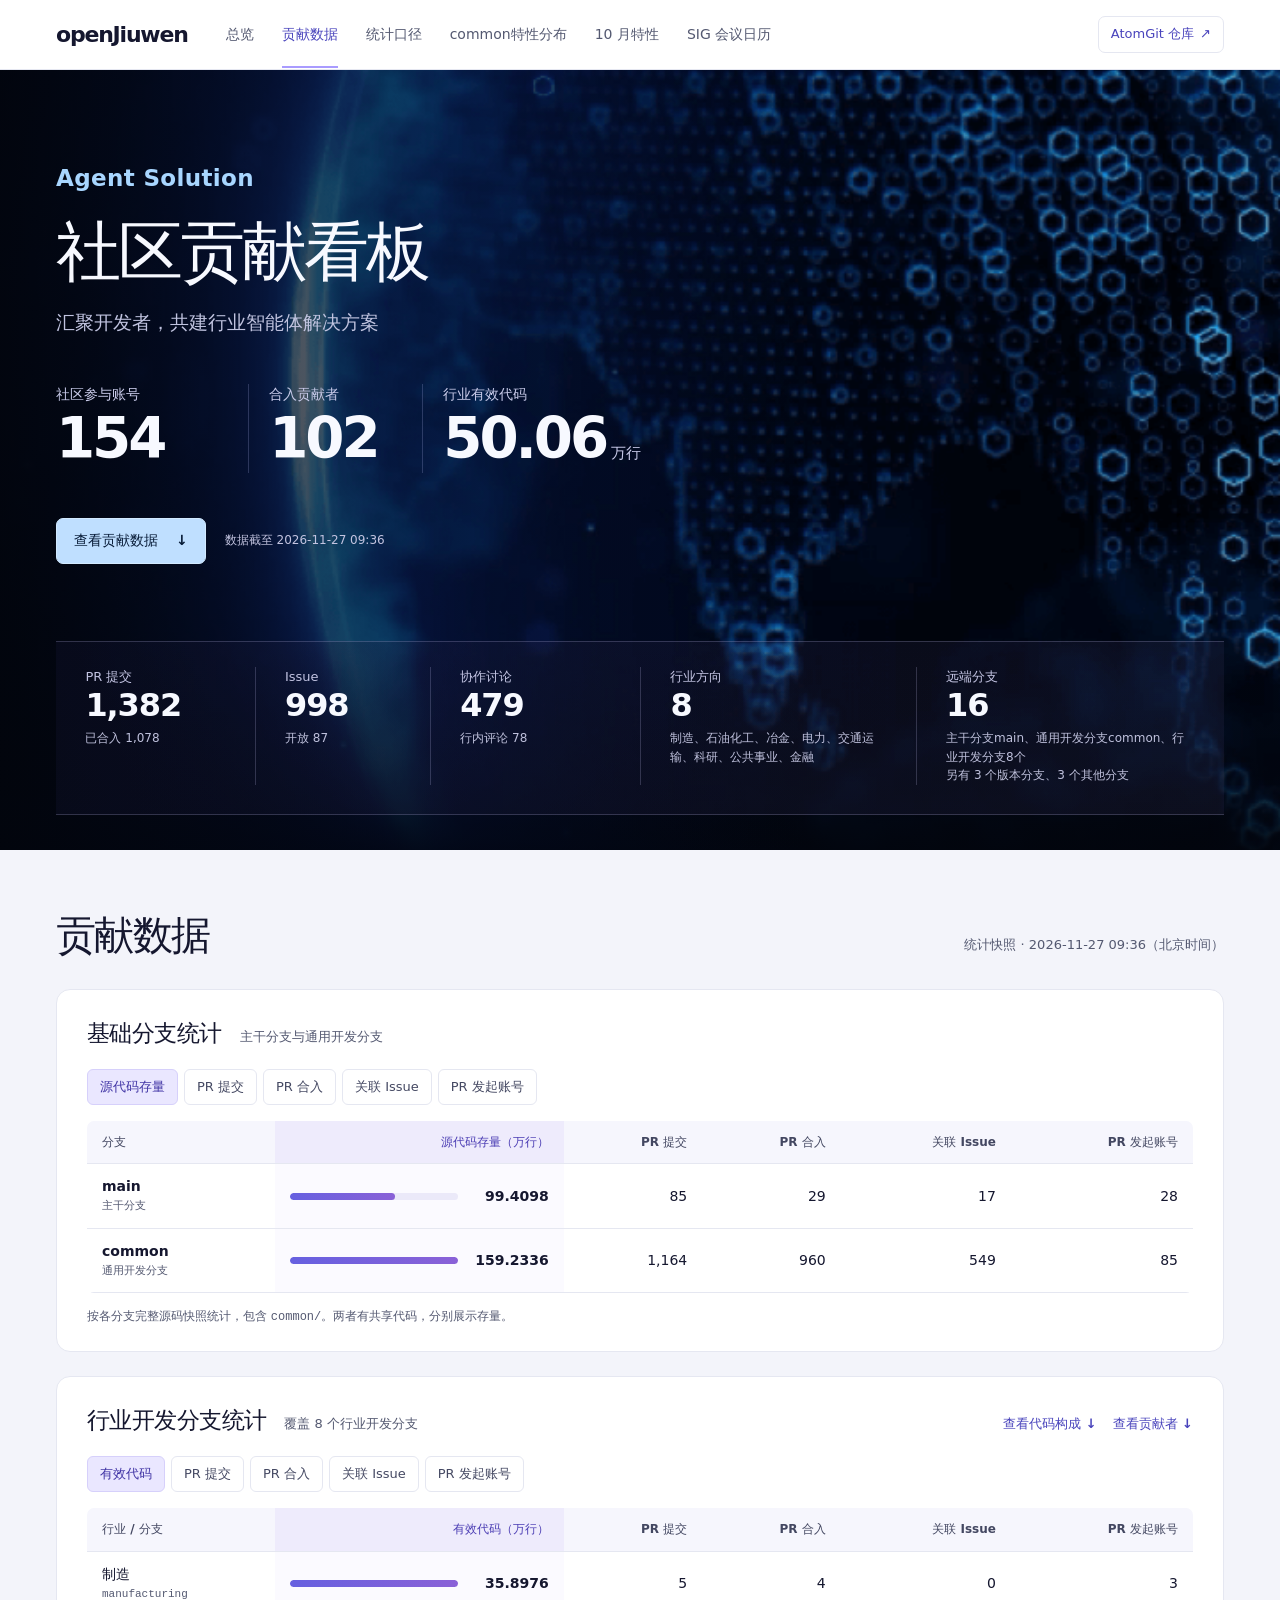
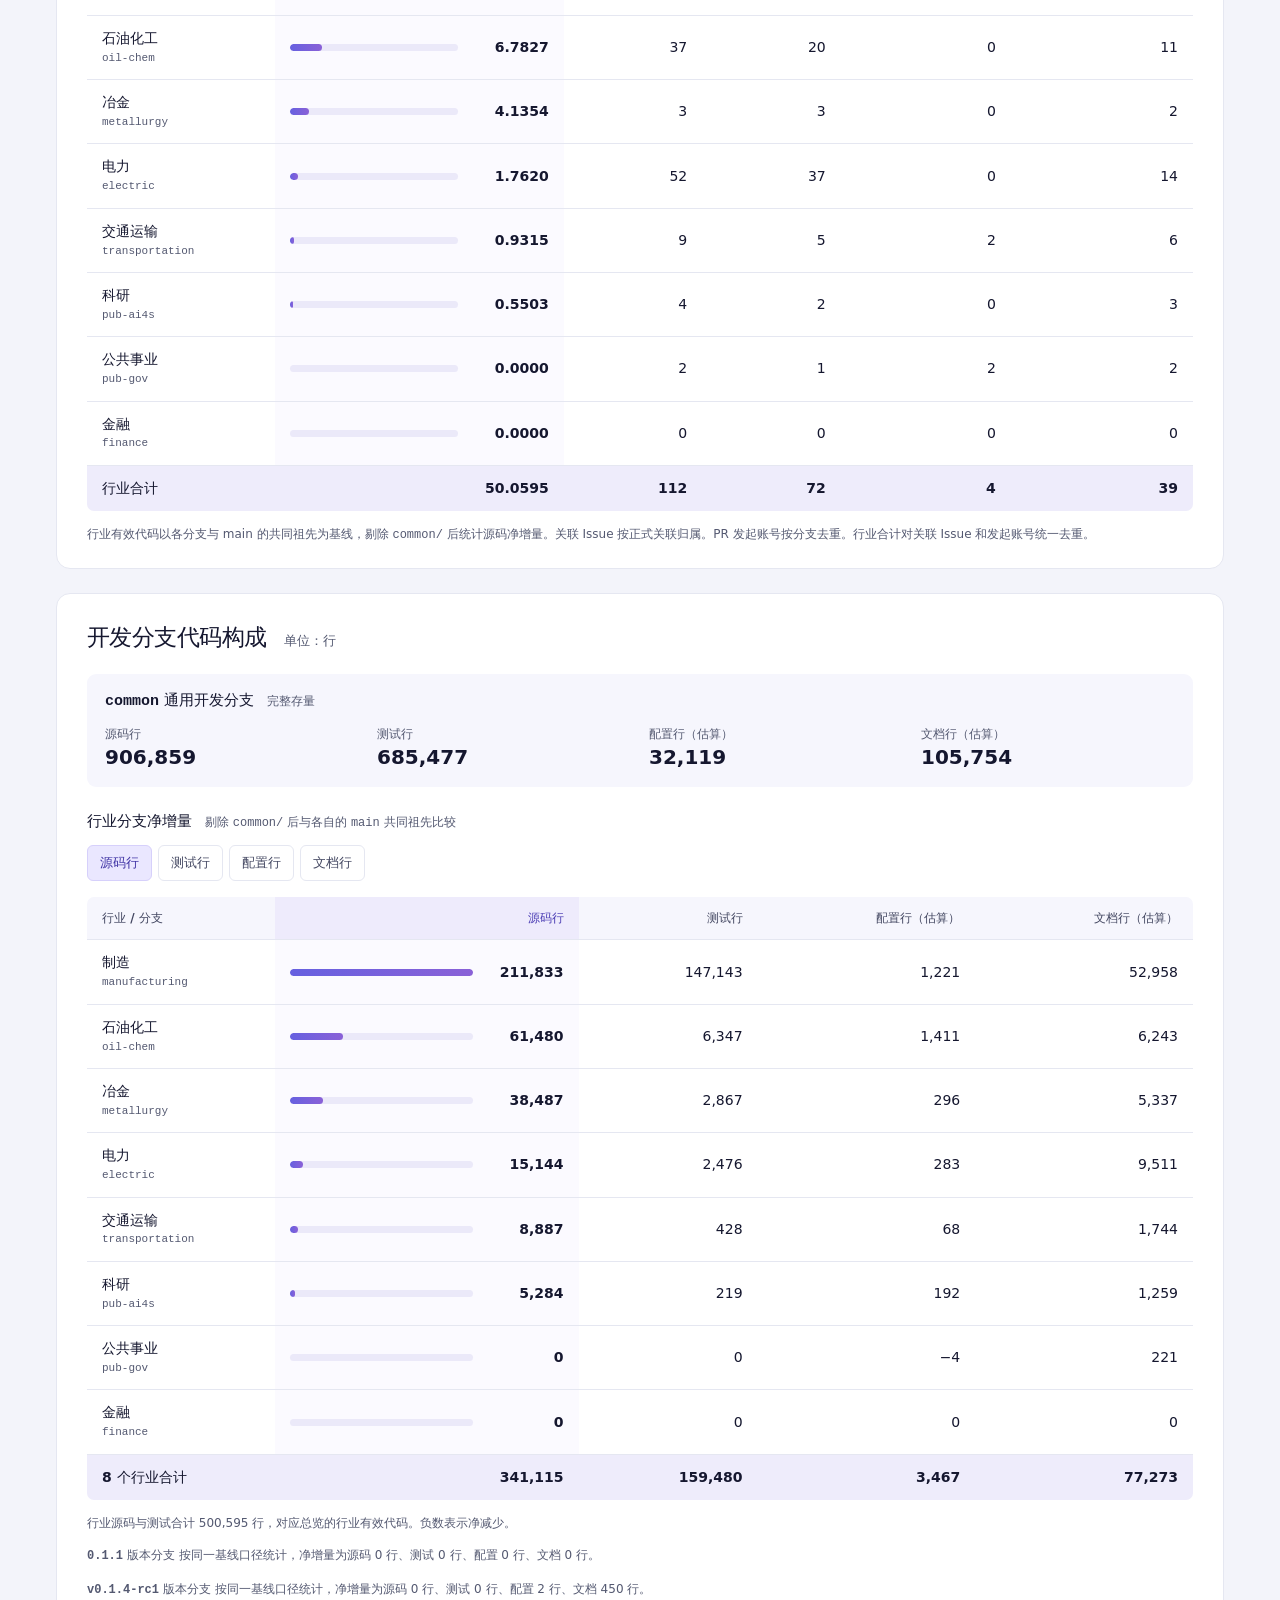
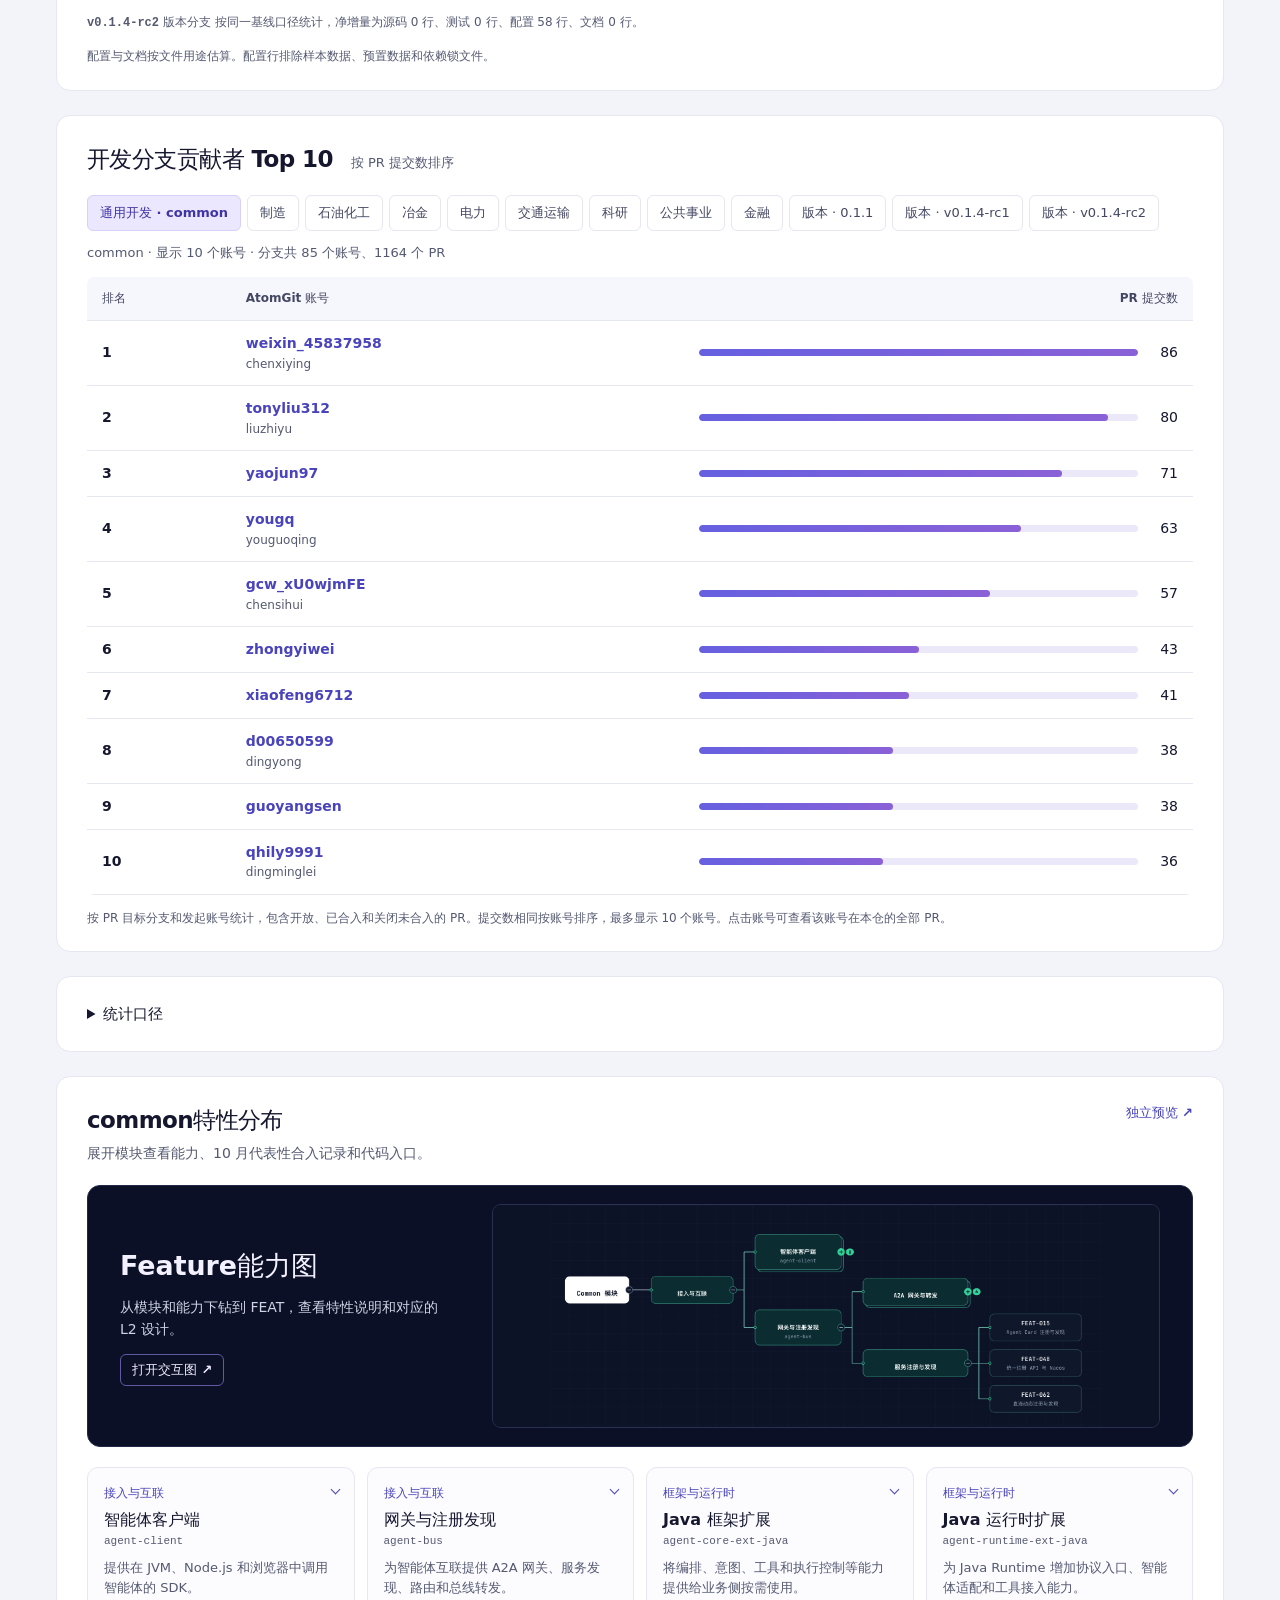
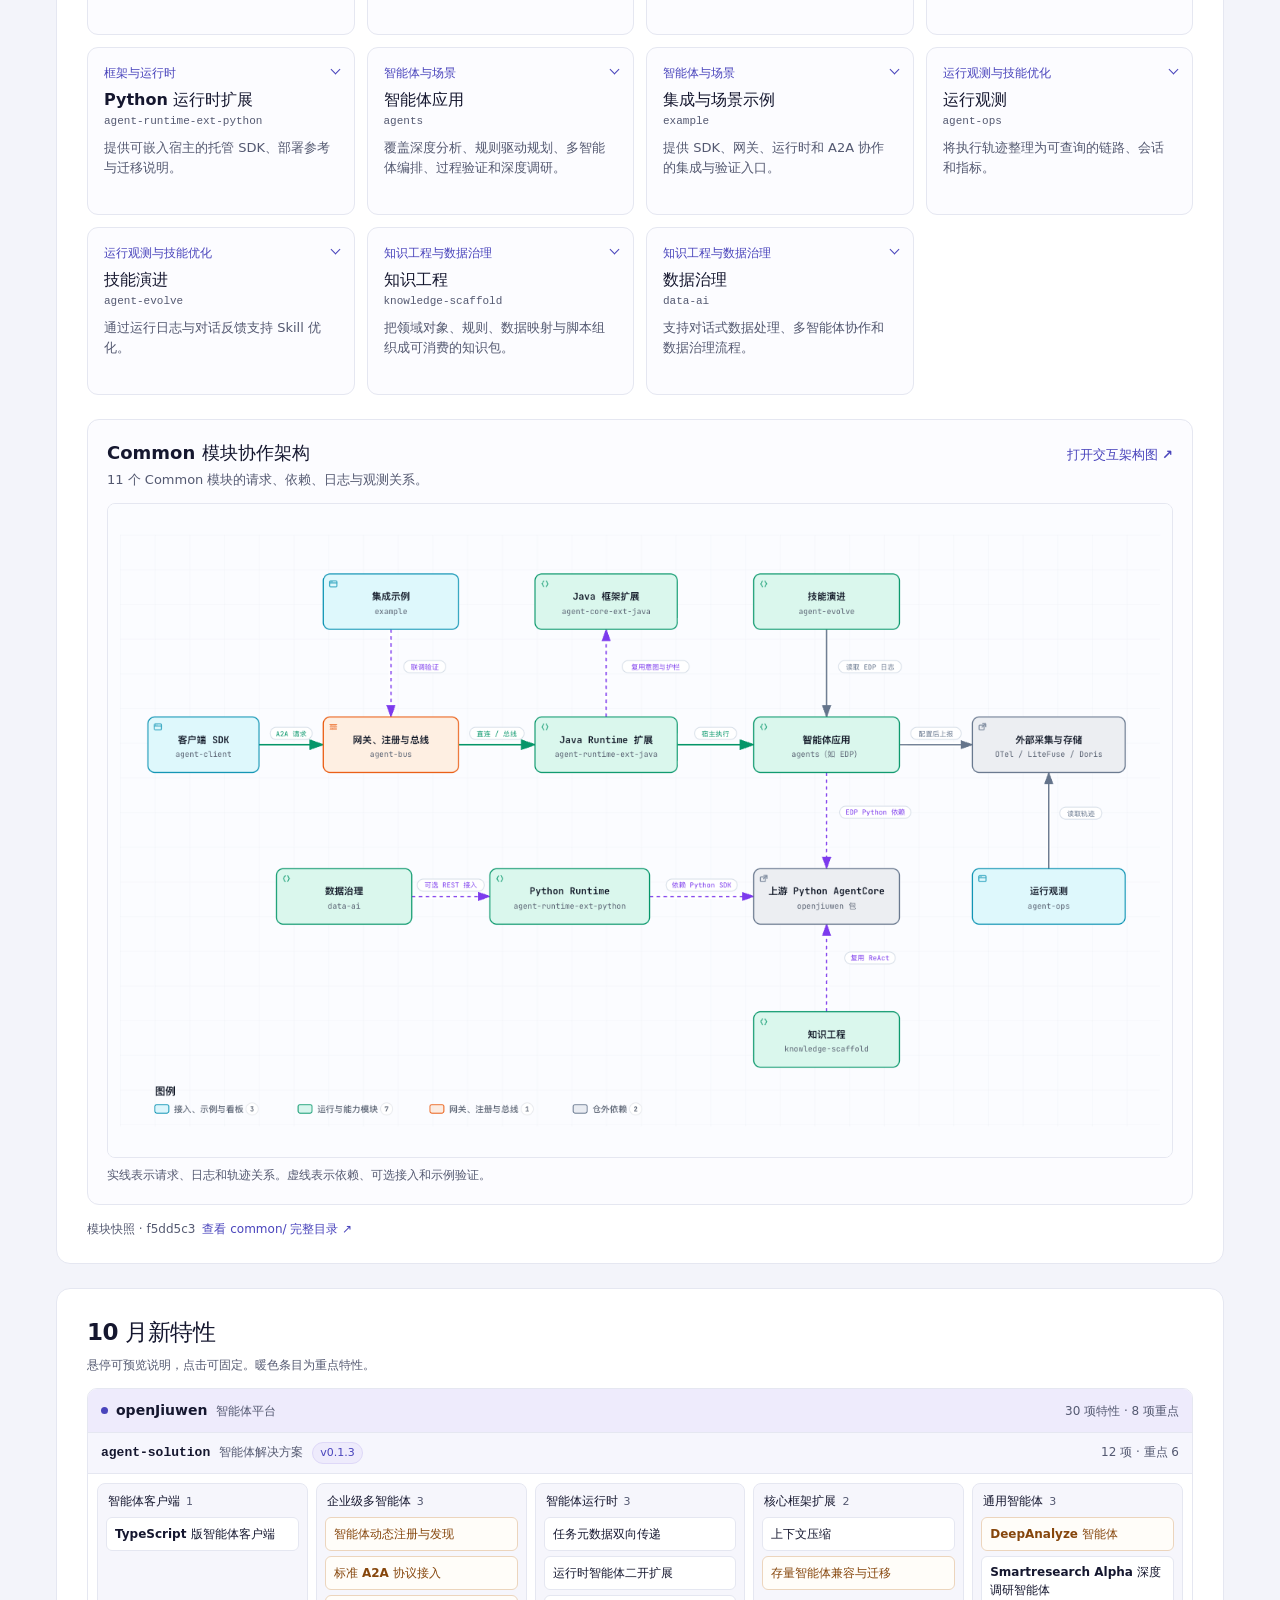
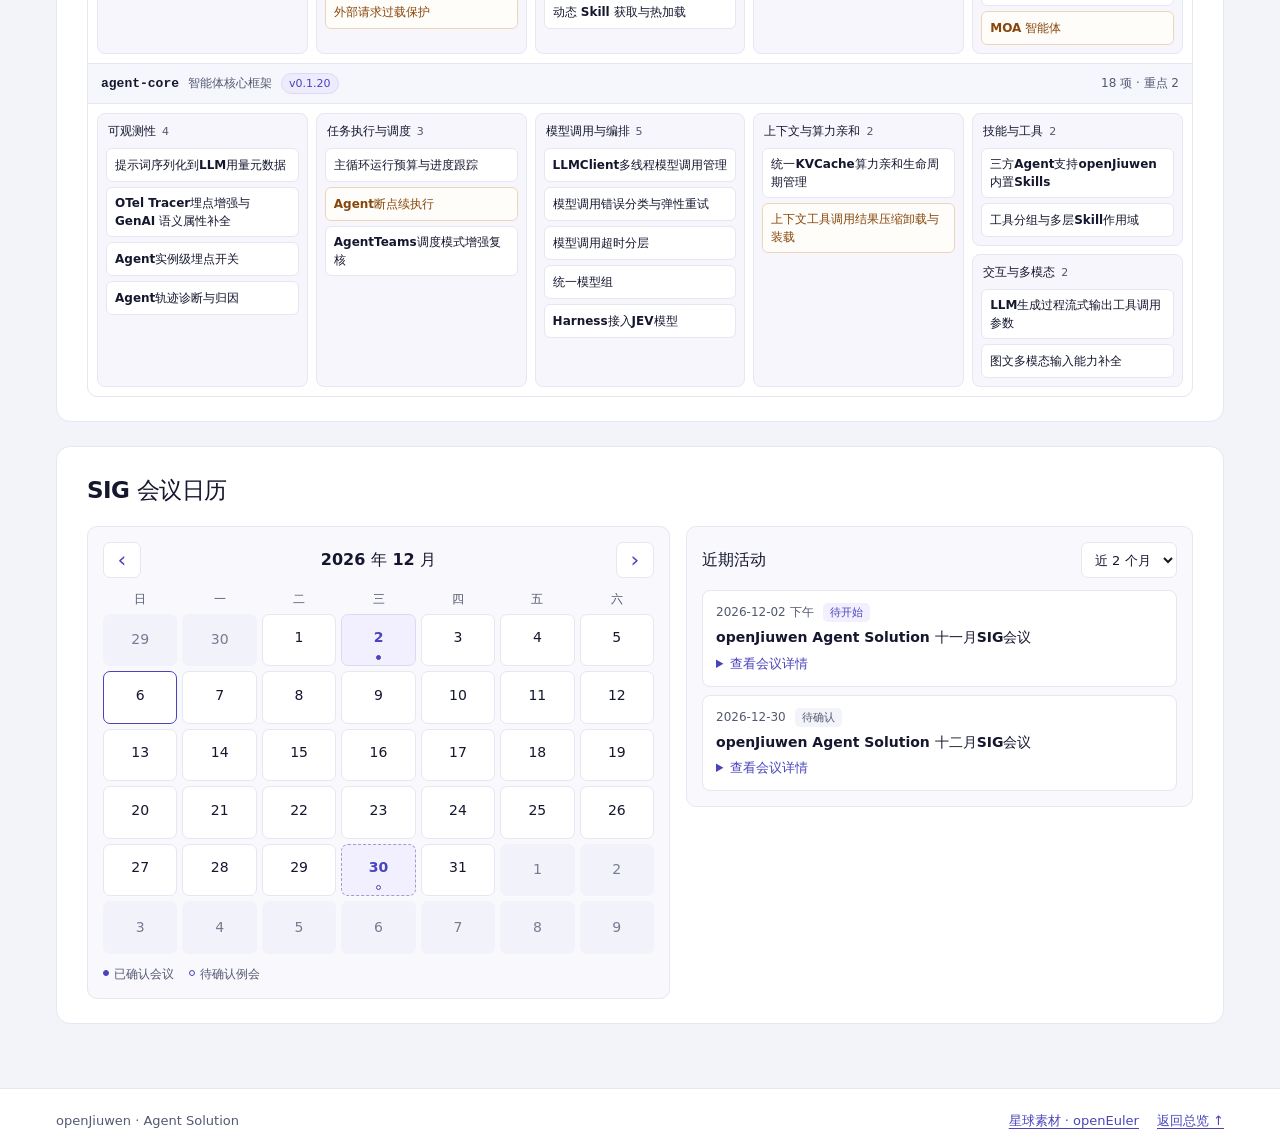
==== commit 9f888bb0: "Link contributors to their Agent Solution pull requests" ====
--- a/index.html
+++ b/index.html
@@ -459,7 +459,7 @@
           </div>
         </div>
         <noscript><p class="hint">启用 JavaScript 后可按分支查看贡献者排名。</p></noscript>
-        <p class="hint" id="contributors-hint">按 PR 目标分支和发起账号统计，包含开放、已合入和关闭未合入的 PR。提交数相同按账号排序，最多显示 10 个账号。</p>
+        <p class="hint" id="contributors-hint">按 PR 目标分支和发起账号统计，包含开放、已合入和关闭未合入的 PR。提交数相同按账号排序，最多显示 10 个账号。点击账号可查看该账号在本仓的全部 PR。</p>
       </section>
 
       <details class="panel methods" id="methods">
@@ -820,16 +820,16 @@
 </script>
 <script type="application/json" id="contributor-ranking-data">
 {
-  "common": {"accountCount": 85, "submittedCount": 1164, "top": [{"login": "weixin_45837958", "name": "chenxiying", "submitted": 86}, {"login": "tonyliu312", "name": "liuzhiyu", "submitted": 80}, {"login": "yaojun97", "name": "yaojun97", "submitted": 71}, {"login": "yougq", "name": "youguoqing", "submitted": 63}, {"login": "gcw_xU0wjmFE", "name": "chensihui", "submitted": 57}, {"login": "zhongyiwei", "name": "zhongyiwei", "submitted": 43}, {"login": "xiaofeng6712", "name": "xiaofeng6712", "submitted": 41}, {"login": "d00650599", "name": "dingyong", "submitted": 38}, {"login": "guoyangsen", "name": "guoyangsen", "submitted": 38}, {"login": "qhily9991", "name": "dingminglei", "submitted": 36}]},
-  "manufacturing": {"accountCount": 3, "submittedCount": 5, "top": [{"login": "blueChild", "name": "xiangning", "submitted": 3}, {"login": "Cheshire-_", "name": "wanyujia", "submitted": 1}, {"login": "fengxianjia", "name": "fengxianjia", "submitted": 1}]},
-  "oil-chem": {"accountCount": 11, "submittedCount": 37, "top": [{"login": "zhaojun735", "name": "zhaojun", "submitted": 9}, {"login": "zhudequan2021", "name": "东篱撸猫", "submitted": 7}, {"login": "LiizzMM", "name": "LiizzMM", "submitted": 4}, {"login": "gcw_MzTAYnz2", "name": "guoyingwei", "submitted": 3}, {"login": "gurenyou", "name": "gurenyou", "submitted": 3}, {"login": "yuanruichen", "name": "yuanruichen", "submitted": 3}, {"login": "lizhongwei", "name": "lizhongwei", "submitted": 2}, {"login": "meixiaotiancai", "name": "槑", "submitted": 2}, {"login": "ZOUYONG20260606", "name": "春风十里", "submitted": 2}, {"login": "charlene_majingjing", "name": "charlene_ma", "submitted": 1}]},
-  "metallurgy": {"accountCount": 2, "submittedCount": 3, "top": [{"login": "it_camel", "name": "自在人", "submitted": 2}, {"login": "gurenyou", "name": "gurenyou", "submitted": 1}]},
-  "electric": {"accountCount": 14, "submittedCount": 52, "top": [{"login": "yuwenxing9698", "name": "yuwenxing", "submitted": 11}, {"login": "asd4e", "name": "wuliheng", "submitted": 9}, {"login": "gcw_nDee4TUv", "name": "guanenqiang", "submitted": 7}, {"login": "gryhan", "name": "年度任务", "submitted": 4}, {"login": "moxingpingce-poc", "name": "moxingpingce-poc", "submitted": 4}, {"login": "xiaoxing0126", "name": "Lemon", "submitted": 4}, {"login": "luffycloud", "name": "luffycloud", "submitted": 3}, {"login": "rainworm", "name": "rainworm", "submitted": 2}, {"login": "wubo233", "name": "wubo233", "submitted": 2}, {"login": "zhangpan19850417", "name": "gcw_bEdQlLYL", "submitted": 2}]},
-  "transportation": {"accountCount": 6, "submittedCount": 9, "top": [{"login": "guoshuo0828", "name": "guoshuo0828", "submitted": 3}, {"login": "shangyexin00572715", "name": "shangyexin00572715", "submitted": 2}, {"login": "baixinbs", "name": "baixinbs", "submitted": 1}, {"login": "qq_42832734", "name": "dlbben", "submitted": 1}, {"login": "xyn320382", "name": "xuyanan0619", "submitted": 1}, {"login": "yougq", "name": "youguoqing", "submitted": 1}]},
-  "pub-ai4s": {"accountCount": 3, "submittedCount": 4, "top": [{"login": "ww0205", "name": "ww0205", "submitted": 2}, {"login": "gcw_8EkgHHri", "name": "junyu_zh", "submitted": 1}, {"login": "guanwenting", "name": "guanwenting", "submitted": 1}]},
-  "pub-gov": {"accountCount": 2, "submittedCount": 2, "top": [{"login": "weixin_64674548", "name": "liukan", "submitted": 1}, {"login": "xiaoxixi11", "name": "zhouweihua", "submitted": 1}]},
+  "common": {"accountCount": 85, "submittedCount": 1164, "top": [{"login": "weixin_45837958", "name": "chenxiying", "submitted": 86, "authorId": 3261607}, {"login": "tonyliu312", "name": "liuzhiyu", "submitted": 80, "authorId": 11498478}, {"login": "yaojun97", "name": "yaojun97", "submitted": 71, "authorId": 7095002}, {"login": "yougq", "name": "youguoqing", "submitted": 63, "authorId": 9876688}, {"login": "gcw_xU0wjmFE", "name": "chensihui", "submitted": 57, "authorId": 10094819}, {"login": "zhongyiwei", "name": "zhongyiwei", "submitted": 43, "authorId": 2937862}, {"login": "xiaofeng6712", "name": "xiaofeng6712", "submitted": 41, "authorId": 9911984}, {"login": "d00650599", "name": "dingyong", "submitted": 38, "authorId": 10926555}, {"login": "guoyangsen", "name": "guoyangsen", "submitted": 38, "authorId": 10095429}, {"login": "qhily9991", "name": "dingminglei", "submitted": 36, "authorId": 7992725}]},
+  "manufacturing": {"accountCount": 3, "submittedCount": 5, "top": [{"login": "blueChild", "name": "xiangning", "submitted": 3, "authorId": 9566105}, {"login": "Cheshire-_", "name": "wanyujia", "submitted": 1, "authorId": 7224377}, {"login": "fengxianjia", "name": "fengxianjia", "submitted": 1, "authorId": 3856836}]},
+  "oil-chem": {"accountCount": 11, "submittedCount": 37, "top": [{"login": "zhaojun735", "name": "zhaojun", "submitted": 9, "authorId": 9195699}, {"login": "zhudequan2021", "name": "东篱撸猫", "submitted": 7, "authorId": 2259325}, {"login": "LiizzMM", "name": "LiizzMM", "submitted": 4, "authorId": 9961638}, {"login": "gcw_MzTAYnz2", "name": "guoyingwei", "submitted": 3, "authorId": 10746903}, {"login": "gurenyou", "name": "gurenyou", "submitted": 3, "authorId": 11138692}, {"login": "yuanruichen", "name": "yuanruichen", "submitted": 3, "authorId": 11153893}, {"login": "lizhongwei", "name": "lizhongwei", "submitted": 2, "authorId": 4082605}, {"login": "meixiaotiancai", "name": "槑", "submitted": 2, "authorId": 10106705}, {"login": "ZOUYONG20260606", "name": "春风十里", "submitted": 2, "authorId": 11570967}, {"login": "charlene_majingjing", "name": "charlene_ma", "submitted": 1, "authorId": 12242662}]},
+  "metallurgy": {"accountCount": 2, "submittedCount": 3, "top": [{"login": "it_camel", "name": "自在人", "submitted": 2, "authorId": 12383071}, {"login": "gurenyou", "name": "gurenyou", "submitted": 1, "authorId": 11138692}]},
+  "electric": {"accountCount": 14, "submittedCount": 52, "top": [{"login": "yuwenxing9698", "name": "yuwenxing", "submitted": 11, "authorId": 5481915}, {"login": "asd4e", "name": "wuliheng", "submitted": 9, "authorId": 6627516}, {"login": "gcw_nDee4TUv", "name": "guanenqiang", "submitted": 7, "authorId": 7042202}, {"login": "gryhan", "name": "年度任务", "submitted": 4, "authorId": 9234096}, {"login": "moxingpingce-poc", "name": "moxingpingce-poc", "submitted": 4, "authorId": 9874694}, {"login": "xiaoxing0126", "name": "Lemon", "submitted": 4, "authorId": 11854208}, {"login": "luffycloud", "name": "luffycloud", "submitted": 3, "authorId": 12444261}, {"login": "rainworm", "name": "rainworm", "submitted": 2, "authorId": 66984}, {"login": "wubo233", "name": "wubo233", "submitted": 2, "authorId": 11505043}, {"login": "zhangpan19850417", "name": "gcw_bEdQlLYL", "submitted": 2, "authorId": 9566098}]},
+  "transportation": {"accountCount": 6, "submittedCount": 9, "top": [{"login": "guoshuo0828", "name": "guoshuo0828", "submitted": 3, "authorId": 7814509}, {"login": "shangyexin00572715", "name": "shangyexin00572715", "submitted": 2, "authorId": 7112162}, {"login": "baixinbs", "name": "baixinbs", "submitted": 1, "authorId": 911690}, {"login": "qq_42832734", "name": "dlbben", "submitted": 1, "authorId": 322112}, {"login": "xyn320382", "name": "xuyanan0619", "submitted": 1, "authorId": 6609839}, {"login": "yougq", "name": "youguoqing", "submitted": 1, "authorId": 9876688}]},
+  "pub-ai4s": {"accountCount": 3, "submittedCount": 4, "top": [{"login": "ww0205", "name": "ww0205", "submitted": 2, "authorId": 10640710}, {"login": "gcw_8EkgHHri", "name": "junyu_zh", "submitted": 1, "authorId": 9299398}, {"login": "guanwenting", "name": "guanwenting", "submitted": 1, "authorId": 9895486}]},
+  "pub-gov": {"accountCount": 2, "submittedCount": 2, "top": [{"login": "weixin_64674548", "name": "liukan", "submitted": 1, "authorId": 2024371}, {"login": "xiaoxixi11", "name": "zhouweihua", "submitted": 1, "authorId": 7972241}]},
   "finance": {"accountCount": 0, "submittedCount": 0, "top": []},
-  "0.1.1": {"accountCount": 4, "submittedCount": 14, "top": [{"login": "nickylba", "name": "nickylba_liubin", "submitted": 7}, {"login": "wyt122", "name": "wangyuting", "submitted": 4}, {"login": "zcnyq", "name": "zcnyq", "submitted": 2}, {"login": "yougq", "name": "youguoqing", "submitted": 1}]},
+  "0.1.1": {"accountCount": 4, "submittedCount": 14, "top": [{"login": "nickylba", "name": "nickylba_liubin", "submitted": 7, "authorId": 6532407}, {"login": "wyt122", "name": "wangyuting", "submitted": 4, "authorId": 6926573}, {"login": "zcnyq", "name": "zcnyq", "submitted": 2, "authorId": 11030984}, {"login": "yougq", "name": "youguoqing", "submitted": 1, "authorId": 9876688}]},
   "v0.1.4-rc1": {"accountCount": 0, "submittedCount": 0, "top": []},
   "v0.1.4-rc2": {"accountCount": 0, "submittedCount": 0, "top": []}
 }
@@ -925,13 +925,23 @@
   const rankSummary = document.querySelector('#contributor-summary');
   const rankRows = document.querySelector('#contributor-rows');
 
+  function authorPullRequestsUrl(login, authorId) {
+    const filter = [{ field: 'author_id', value: { id: authorId, username: login }, label: login }];
+    // AtomGit's PR search escapes braces and brackets twice, and quotes once.
+    const categorySearch = encodeURIComponent(JSON.stringify(filter))
+      .replace(/%(5B|5D|7B|7D)/g, '%25$1')
+      .replaceAll('%3A', ':')
+      .replaceAll('%2C', ',');
+    return 'https://atomgit.com/openJiuwen/agent-solution/pulls?state=all&categorysearch=' + categorySearch;
+  }
+
   function renderContributors(selected) {
     const branch = selected.dataset.branch;
     const { accountCount, submittedCount, top } = rankingData[branch];
     const maximum = top[0]?.submitted || 1;
     for (const button of branchButtons) button.setAttribute('aria-pressed', String(button === selected));
     rankSummary.textContent = `${branch} · 显示 ${top.length} 个账号 · 分支共 ${accountCount} 个账号、${submittedCount} 个 PR`;
-    rankRows.replaceChildren(...top.map(({ login, name, submitted }, index) => {
+    rankRows.replaceChildren(...top.map(({ login, name, submitted, authorId }, index) => {
       const row = document.createElement('tr');
       const rank = document.createElement('th');
       rank.scope = 'row';
@@ -941,7 +951,7 @@
       const account = row.insertCell();
       const link = document.createElement('a');
       link.className = 'ranking-account';
-      link.href = 'https://atomgit.com/' + encodeURIComponent(login);
+      link.href = authorPullRequestsUrl(login, authorId);
       link.target = '_blank';
       link.rel = 'noopener noreferrer';
       link.textContent = login;
